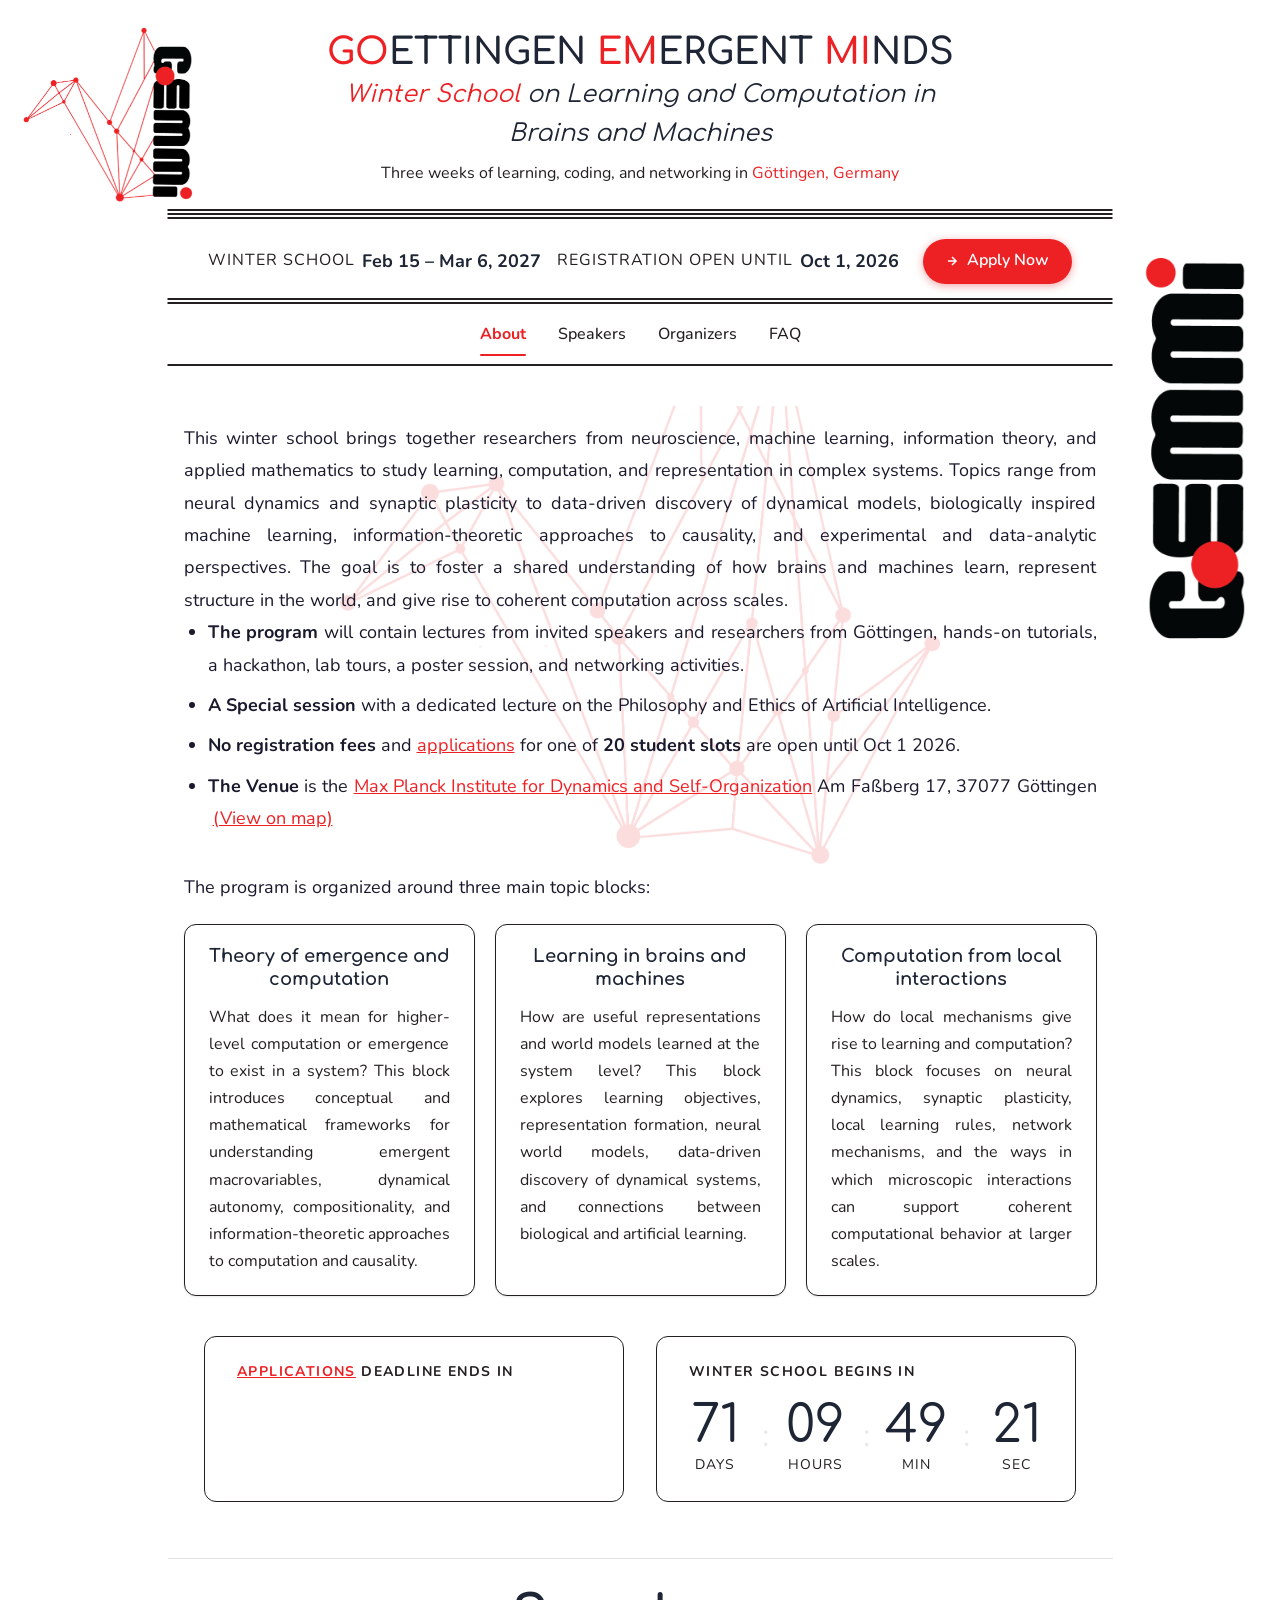
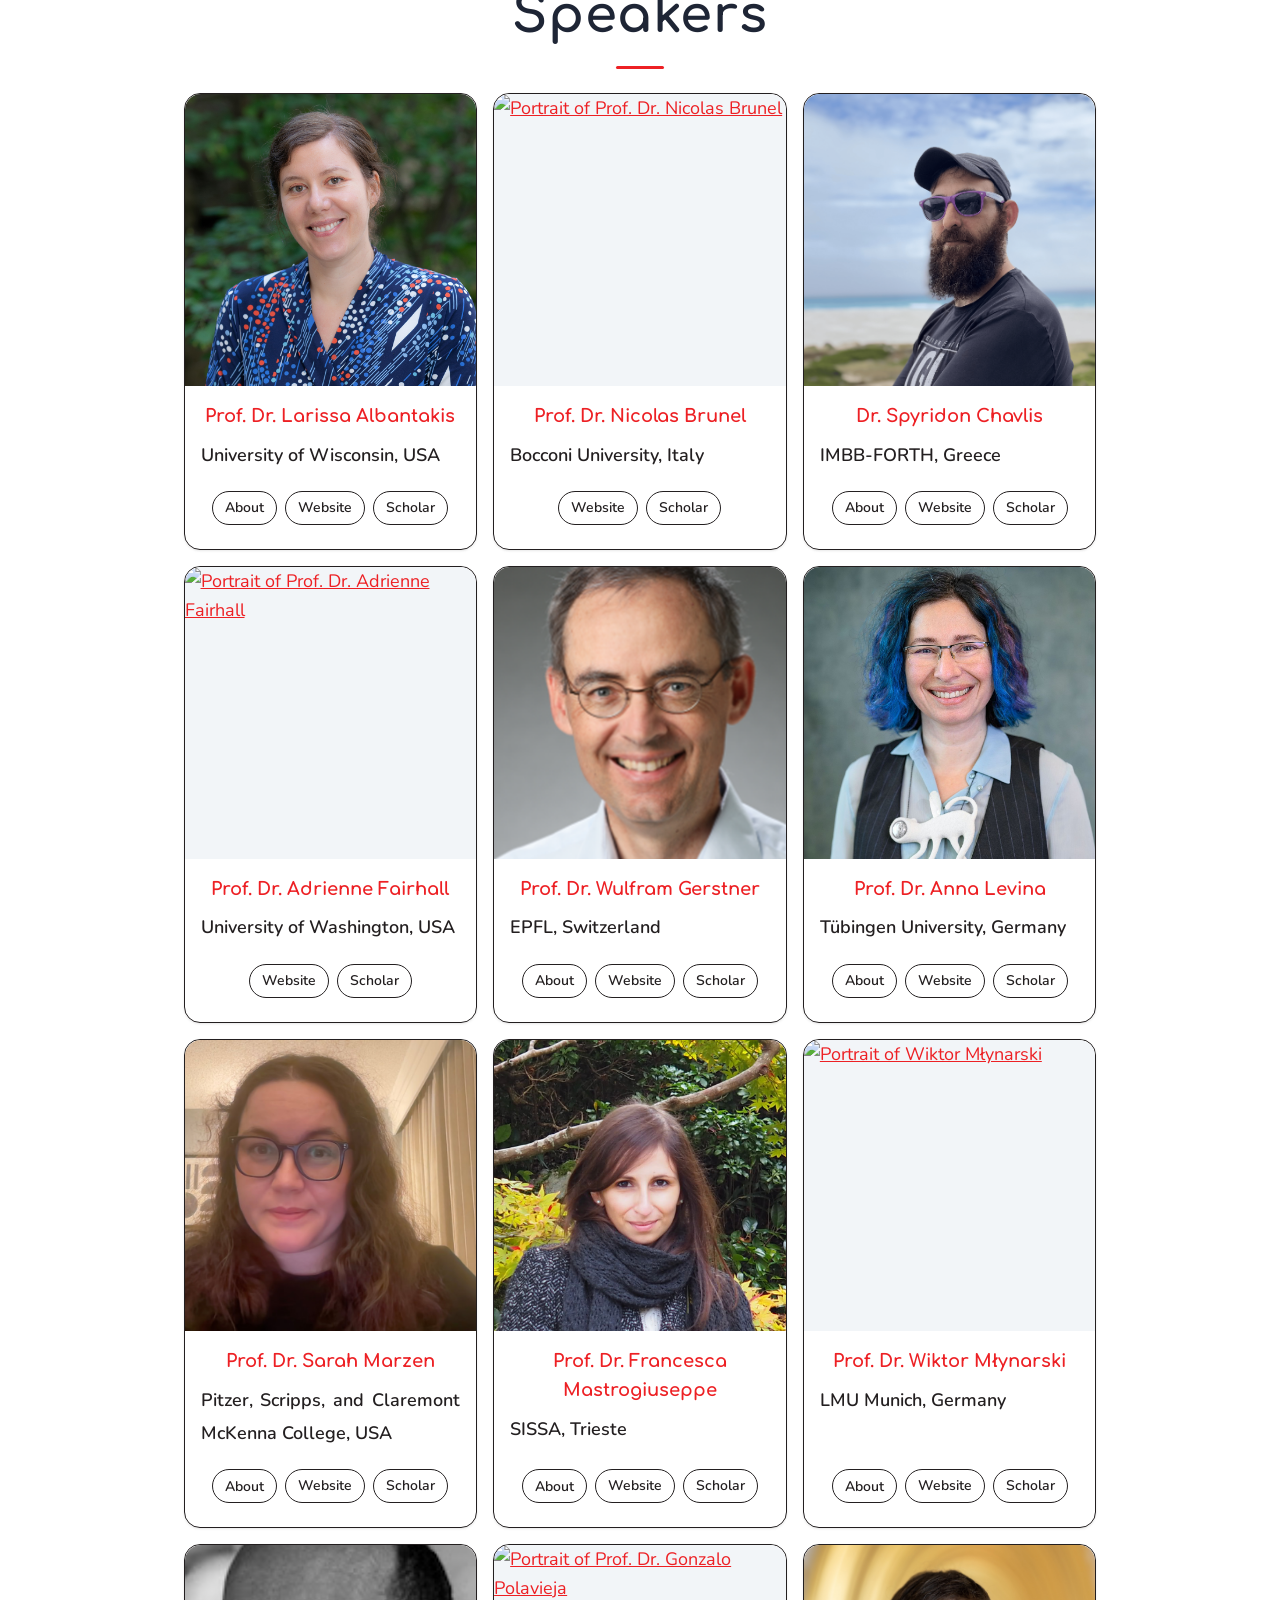
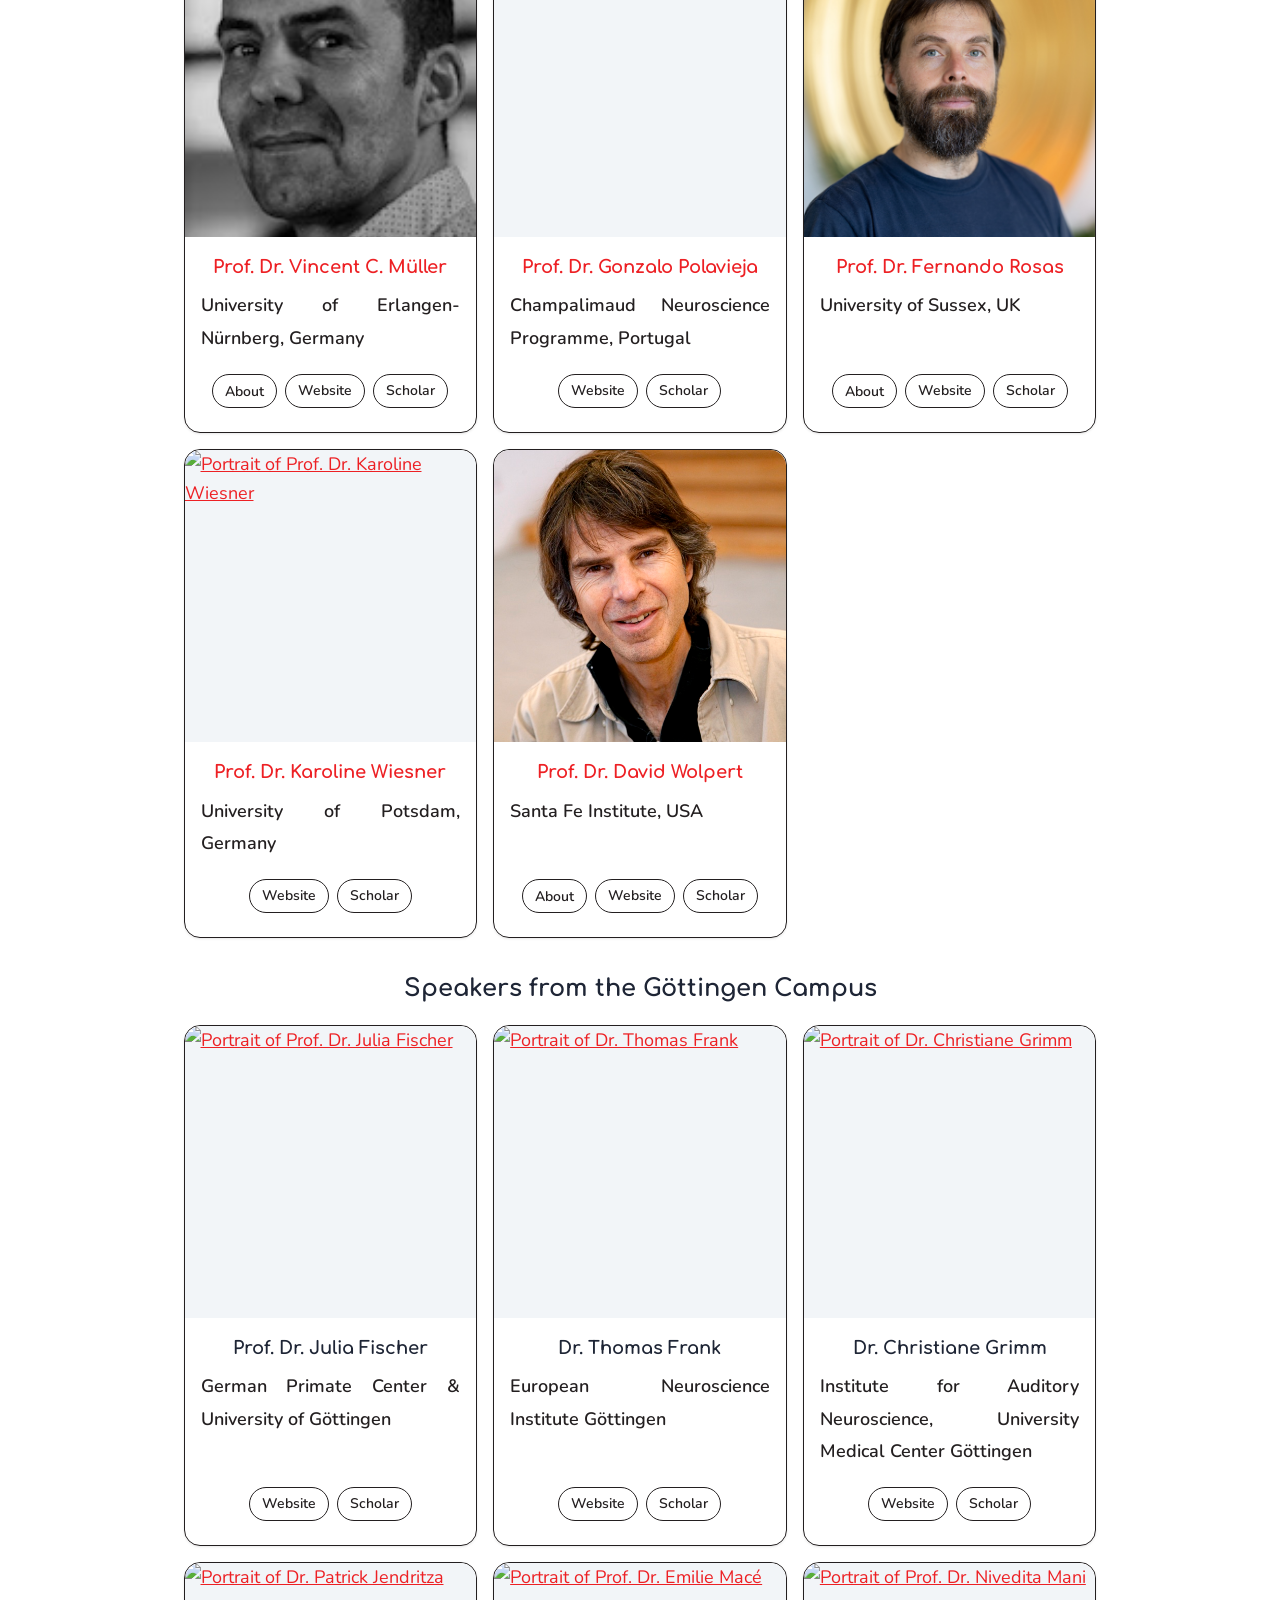
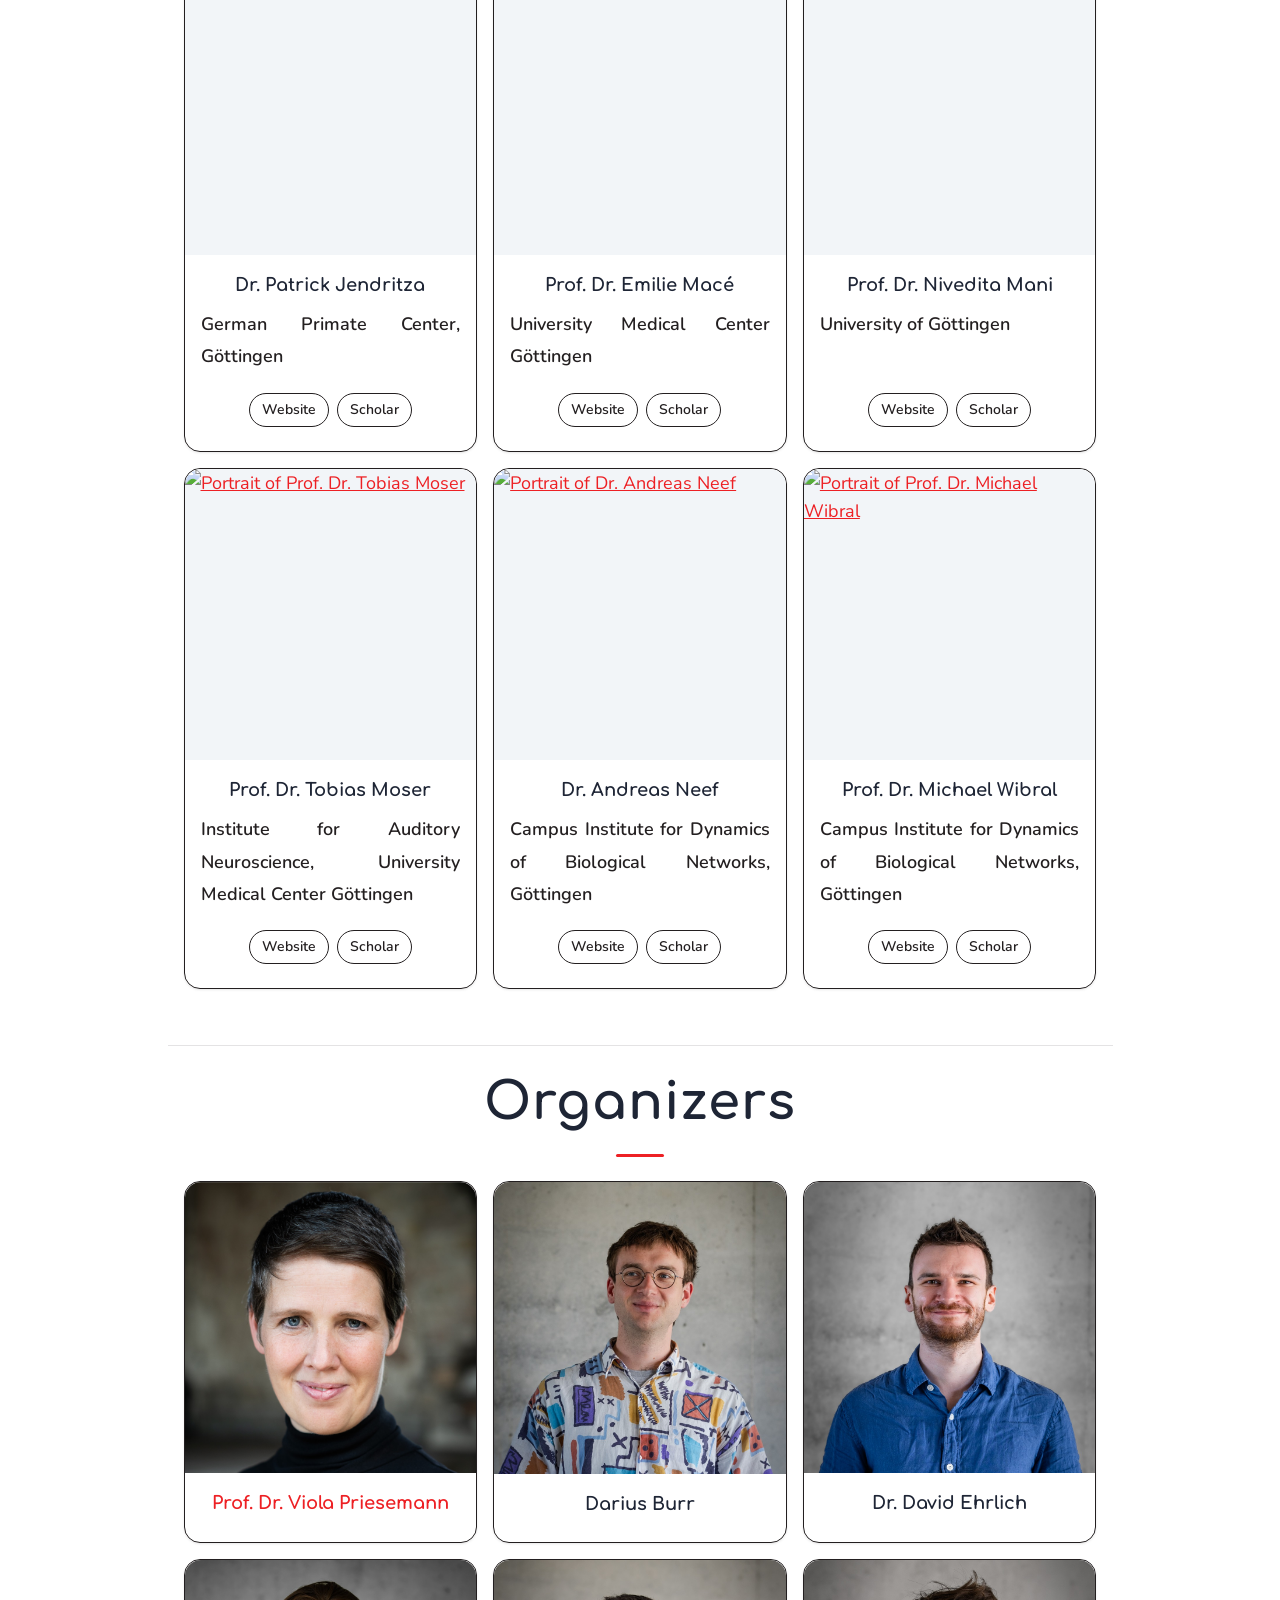
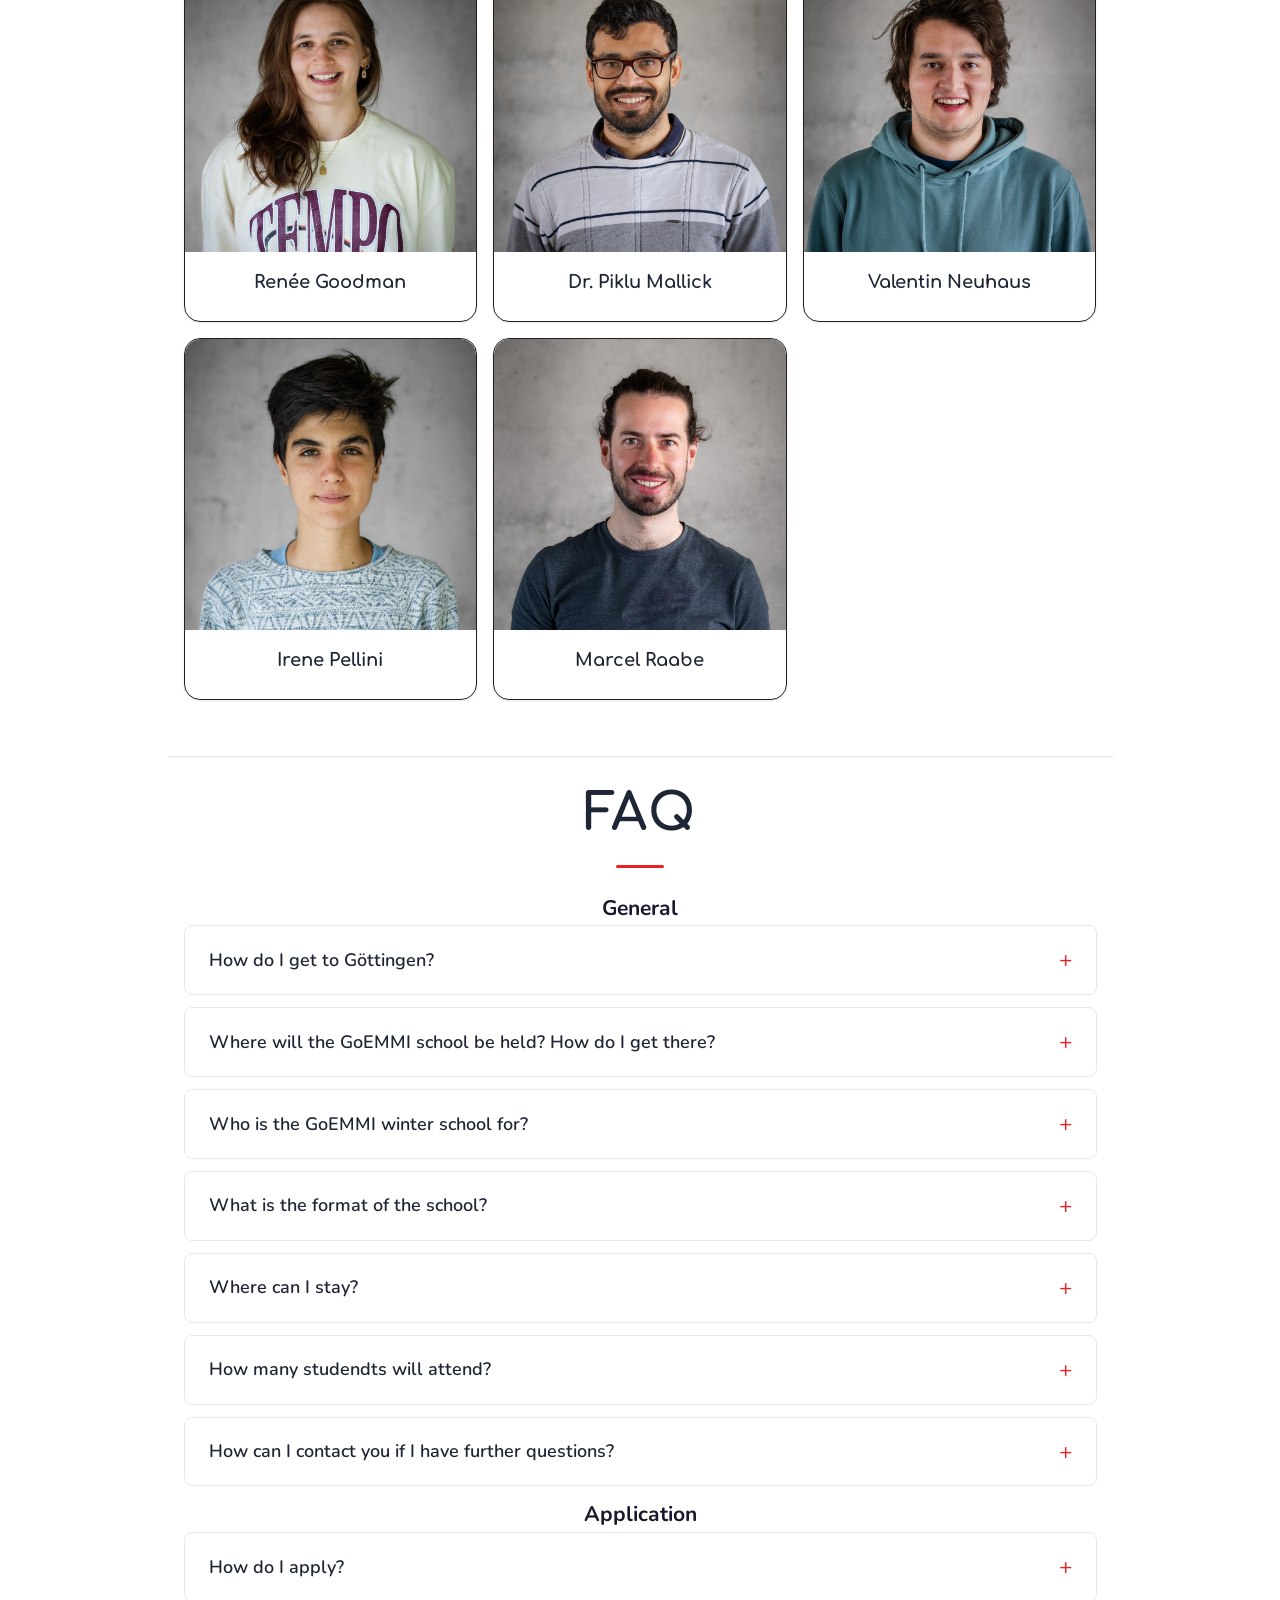
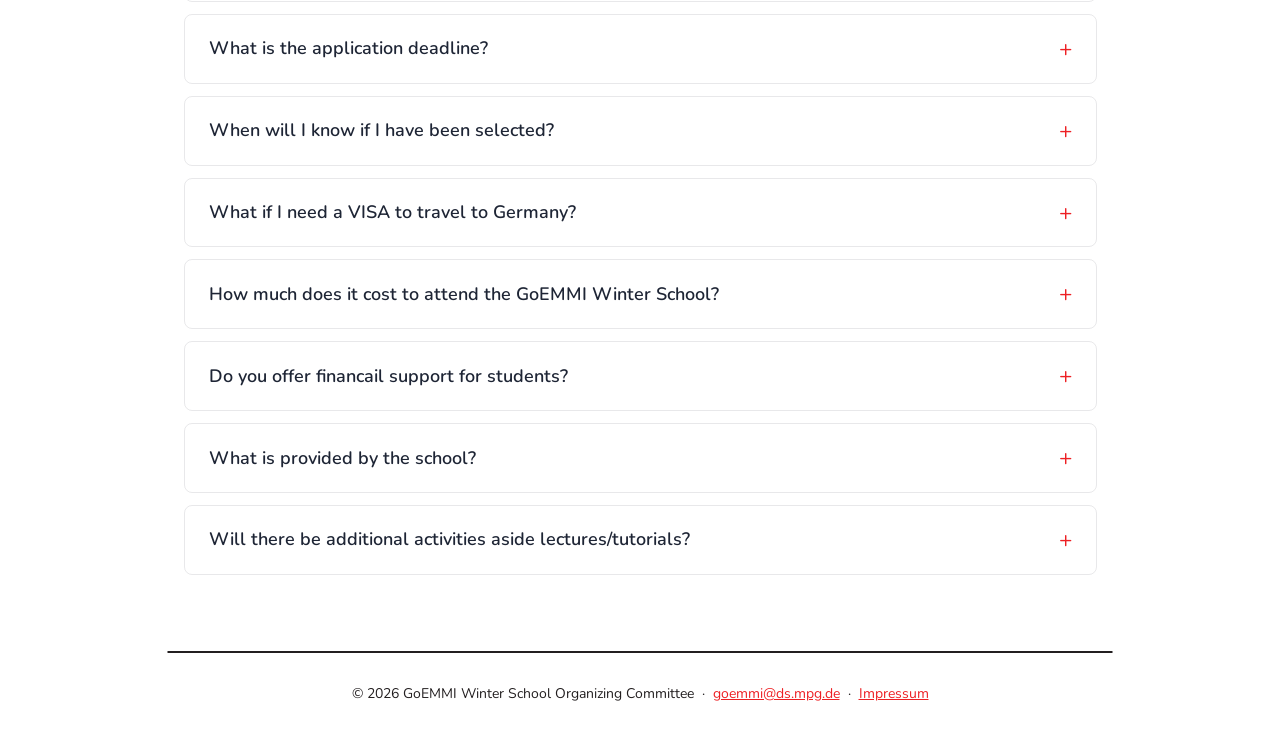
==== index.html @ e9bb4fea "include 20 slot information in faq and about page. Also ioncldude information for financial support" ====
<!DOCTYPE html>
<html lang="en">
<head>
  <meta charset="UTF-8">
  <meta name="viewport" content="width=device-width, initial-scale=1.0">
  <title>GoEMMI 2027 — Winter School</title>
  <link rel="preconnect" href="https://fonts.googleapis.com">
  <link rel="preconnect" href="https://fonts.gstatic.com" crossorigin>
  <link href="https://fonts.googleapis.com/css2?family=Comfortaa:wght@400;600;700&family=Nunito:wght@300..700&family=Inter:wght@300..700&display=swap" rel="stylesheet">
  <link rel="stylesheet" href="css/style.css">
</head>
<body>
  <a href="#main" class="skip-link">Skip to content</a>
  <header>
    <img src="resources/logos/Logo02_Blk.png" alt="GoEMMI" class="header-logo-left" loading="eager">
    <img src="resources/logos/Text_logo_Blk.png" alt="" class="header-logo-right" aria-hidden="true" loading="eager">
    <div class="header-text">
      <h1><span class="acronym">GO</span>ettingen <span class="acronym">EM</span>ergent <span class="acronym">Mi</span>nds</h1>
      <h2><span class="acronym">Winter School</span> on Learning and Computation in Brains and Machines</h2>
      <p>Three weeks of learning, coding, and networking in <span class="acronym">Göttingen, Germany</span></p>
    </div>
  </header>


  <!-- CALENDAR STRIP -->
  <section class="calendar-strip" aria-label="Important dates">
    <div class="calendar-strip-dates">
      <span class="calendar-date-item">
        <span class="calendar-date-label">Winter School</span>
        <span class="calendar-date-val">Feb 15 – Mar 6, 2027</span>
      </span>
      
      <span class="calendar-date-item">
        <span class="calendar-date-label">Registration open until</span>
        <span class="calendar-date-val">Oct 1, 2026</span>
      </span>
    </div>
    <a href="https://events.gwdg.de/event/1440/registrations/1227/" target="_blank" rel="noopener noreferrer" class="calendar-strip-apply-btn">
      <svg width="14" height="14" viewBox="0 0 24 24" fill="none" stroke="currentColor" stroke-width="2.5" aria-hidden="true"><path d="M5 12h14M12 5l7 7-7 7"/></svg>
      Apply Now
    </a>
  </section>


  

  <nav>
    <a href="#about">About</a>
    <a href="#speakers">Speakers</a>
    <a href="#organizers">Organizers</a>
    <a href="#faq">FAQ</a>
  </nav>

  <main id="main">

    <section id="about" class="page-section container">


    <p>This winter school brings together researchers from neuroscience, machine learning, information theory, and applied mathematics to study learning, computation, and representation in complex systems. Topics range from neural dynamics and synaptic plasticity to data-driven discovery of dynamical models, biologically inspired machine learning, information-theoretic approaches to causality, and experimental and data-analytic perspectives. The goal is to foster a shared understanding of how brains and machines learn, represent structure in the world, and give rise to coherent computation across scales.</p>

    <ul>
      <li><strong>The program </strong> will contain lectures from invited speakers and researchers from Göttingen, hands-on tutorials, a hackathon, lab tours, a poster session, and networking activities.</li>
      <li><strong>A Special session</strong> with a dedicated lecture on the Philosophy and Ethics of Artificial Intelligence.</li>
      <li><strong>No registration fees</strong> and <a href="https://events.gwdg.de/event/1440/registrations/1227/" target="_blank" rel="noopener noreferrer">applications</a> for one of <strong>20 student slots</strong> are open until Oct 1 2026.</li>
      <li><strong>The Venue</strong> is the <a href="https://www.ds.mpg.de/en" target="_blank" rel="noopener noreferrer">Max Planck Institute for Dynamics and Self-Organization</a> Am Faßberg 17, 37077 Göttingen &nbsp;<a href="https://maps.app.goo.gl/A9B45QBCSXXDCXxF8" target="_blank" rel="noopener noreferrer">(View on map)</a></li>
    </ul>

    <br>
    <p>The program is organized around three main topic blocks:</p>

    <div class="topic-grid">
      <div class="topic-card">
        <h3>Theory of emergence and computation</h3>
        <p>What does it mean for higher-level computation or emergence to exist in a system? This block introduces conceptual and mathematical frameworks for understanding emergent macrovariables, dynamical autonomy, compositionality, and information-theoretic approaches to computation and causality.</p>
      </div>
      <div class="topic-card">
        <h3>Learning in brains and machines</h3>
        <p>How are useful representations and world models learned at the system level? This block explores learning objectives, representation formation, neural world models, data-driven discovery of dynamical systems, and connections between biological and artificial learning.</p>
      </div>
      <div class="topic-card">
        <h3>Computation from local interactions</h3>
        <p>How do local mechanisms give rise to learning and computation? This block focuses on neural dynamics, synaptic plasticity, local learning rules, network mechanisms, and the ways in which microscopic interactions can support coherent computational behavior at larger scales.</p>
      </div>
    </div>

    <div class="countdown-grid" style="margin-top: var(--space-10);">
      <div class="countdown-box" id="countdown-apply">
        <div class="countdown-box-title"><a href="https://events.gwdg.de/event/1440/registrations/1227/" target="_blank" rel="noopener noreferrer">APPLICATIONS</a> DEADLINE ENDS IN</div>
        <div class="countdown-digits"></div>
      </div>
      <div class="countdown-box" id="countdown-event">
        <div class="countdown-box-title">WINTER SCHOOL BEGINS IN</div>
        <div class="countdown-digits"></div>
      </div>
    </div>

  
    </section>

    <section id="speakers" class="page-section container speakers-page">
      <h2 class="section-title">Speakers</h2>


    
        <section class="speakers-grid" aria-label="Conference speakers">
        
          <article class="speaker-card">
            <a href="https://www.psychiatry.wisc.edu/staff/albantakis-larissa/" target="_blank" rel="noopener noreferrer"><a href="https://www.psychiatry.wisc.edu/staff/albantakis-larissa/" target="_blank" rel="noopener noreferrer"><img
              src="resources/speakers/Albantakis_Larissa.jpg"
              alt="Portrait of Prof. Dr. Larissa Albantakis"
              class="speaker-photo"
            ></a></a>
        
            <div class="speaker-content">
              <h2>Prof. Dr. Larissa Albantakis</h2>
              <p class="speaker-role">University of Wisconsin, USA</p>

              <div class="speaker-bio-content" hidden>
                  <p>
                    Larissa Albantakis, PhD is a computational neuroscientist and Assistant Professor of Computational Psychiatry. Her research explores the relationship between causation, complexity, consciousness, and cognition, and their quantitative assessments in neural network models and neurophysiological data from healthy subjects and clinical patient populations. Dr. Albantakis’ research group is aimed at developing novel computational tools to analyze and model the origins, symptoms, and potential for interventions of mental disorders in a causal, mechanistic manner at the individual and group level.
                  </p>
                  <p>
                    Dr. Albantakis obtained her Diploma (MSc) in Physics from Ludwig-Maximilians University in Munich in 2007, and her PhD in Computational Neuroscience from Universitat Pompeu Fabra in Barcelona in 2011 under the supervision of Dr. Gustavo Deco. Her PhD research focussed on using large-scale, biophysically-realistic neural models and dynamical systems theory in the context of decision-making. Dr. Albantakis has been at the University of Wisconsin-Madison since 2012, where she worked together with Dr. Giulio Tononi on causal analysis and the integrated information theory (IIT) of consciousness before starting her own research group in 2022. 
                  </p>
                </div>
              
              <div class="speaker-links" aria-label="Links for Prof. Dr. Larissa Albantakis">
              <button class="speaker-about-btn">About</button>
                <a href="https://www.psychiatry.wisc.edu/staff/albantakis-larissa/" target="_blank" rel="noopener noreferrer">Website</a>
                <!--<a href="https://www.linkedin.com/in/janedoe/" target="_blank" rel="noopener noreferrer">LinkedIn</a>-->
                <a href="https://scholar.google.com/citations?user=BMW-qgsAAAAJ&hl" target="_blank" rel="noopener noreferrer">Scholar</a>
              </div>
            </div>
          </article>

          <article class="speaker-card">
            <a href="https://www.neuro.duke.edu/profile/nicolas-brunel" target="_blank" rel="noopener noreferrer"><img src="https://scholars.duke.edu/profile-images/full/0785756.jpg" alt="Portrait of Prof. Dr. Nicolas Brunel" class="speaker-photo"></a>
            <div class="speaker-content">
              <h2>Prof. Dr. Nicolas Brunel</h2>
              <p class="speaker-role">Bocconi University, Italy</p>
              <div class="speaker-bio-content" hidden>
                </div>
              <div class="speaker-links" aria-label="Links for Prof. Dr. Nicolas Brunel">
                <a href="https://www.neuro.duke.edu/profile/nicolas-brunel" target="_blank" rel="noopener noreferrer">Website</a>
                <a href="https://scholar.google.com/citations?user=9vumoioAAAAJ" target="_blank" rel="noopener noreferrer">Scholar</a>
              </div>
            </div>
          </article>

          <article class="speaker-card">
            <a href="https://dendrites.gr/?page_id=265" target="_blank" rel="noopener noreferrer"><a href="https://dendrites.gr/?page_id=265" target="_blank" rel="noopener noreferrer"><img
              src="resources/speakers/Spiros_Chavlis.jpg"
              alt="Portrait of Dr. Spyridon Chavlis"
              class="speaker-photo"
            ></a></a>
        
            <div class="speaker-content">
              <h2>Dr. Spyridon Chavlis</h2>
              <p class="speaker-role">IMBB-FORTH, Greece</p>

              <div class="speaker-bio-content" hidden>
                  <p>
                    Dr. Spyridon (Spiros) Chavlis earned his diploma in Mechanical Engineering from the National Technical University of Athens in 2011, his M.Sc. in Biomedical Engineering from Imperial College London in 2013, and his Ph.D. in Biology from the University of Crete in 2018. His doctoral research focused on developing a computational model of the hippocampal dentate gyrus to study the role of dendrites in pattern separation. Currently, he is a Postdoctoral Researcher at the Poirazi Lab, IMBB-FORTH, where he investigates the mechanisms of memory formation and learning using computational models of hippocampal subregions, integrating these with bio-inspired deep learning architectures. Additionally, he serves as a Systems Administrator in the lab, managing two high-performance computing clusters, several other servers, including GPU resources, and various online tools. In addition to his research, Spiros teaches in three postgraduate programs, covering topics such as programming, linear algebra, machine learning, dynamical systems, and computational neuroscience.
                  </p>
                </div>
              
              <div class="speaker-links" aria-label="Links for Dr. Spyridon Chavlis">
              <button class="speaker-about-btn">About</button>
                <a href="https://dendrites.gr/?page_id=265" target="_blank" rel="noopener noreferrer">Website</a>
                <!--<a href="https://www.linkedin.com/in/janedoe/" target="_blank" rel="noopener noreferrer">LinkedIn</a>-->
                <a href="https://scholar.google.com/citations?user=HNOIZrAAAAAJ&hl" target="_blank" rel="noopener noreferrer">Scholar</a>
              </div>
            </div>
          </article>

          <article class="speaker-card">
            <a href="https://fairhalllab.com/" target="_blank" rel="noopener noreferrer"><img src="https://nbio.uw.edu/wp-content/uploads/2025/04/Fairhall-Adrienne-high-res.jpg" alt="Portrait of Prof. Dr. Adrienne Fairhall" class="speaker-photo"></a>
            <div class="speaker-content">
              <h2>Prof. Dr. Adrienne Fairhall</h2>
              <p class="speaker-role">University of Washington, USA</p>
              <div class="speaker-bio-content" hidden>
                </div>
              <div class="speaker-links" aria-label="Links for Prof. Dr. Adrienne Fairhall">
                <a href="https://fairhalllab.com/" target="_blank" rel="noopener noreferrer">Website</a>
                <a href="https://scholar.google.com/citations?user=Qd2_0VkAAAAJ" target="_blank" rel="noopener noreferrer">Scholar</a>
              </div>
            </div>
          </article>

          <article class="speaker-card">
            <a href="https://lcnwww.epfl.ch/gerstner/" target="_blank" rel="noopener noreferrer"><a href="https://lcnwww.epfl.ch/gerstner/" target="_blank" rel="noopener noreferrer"><img src="resources/speakers/Wulfram_Gerstner.jpg" alt="Portrait of Prof. Dr. Wulfram Gerstner" class="speaker-photo"></a></a>
            <div class="speaker-content">
              <h2>Prof. Dr. Wulfram Gerstner</h2>
              <p class="speaker-role">EPFL, Switzerland</p>
              <div class="speaker-bio-content" hidden>
                  <p>Wulfram Gerstner is Director of the Laboratory of Computational Neuroscience LCN at the EPFL. He studied physics at the universities of Tubingen and Munich and received a PhD from the Technical University of Munich. His research in computational neuroscience concentrates on models of spiking neurons, the dynamics of spiking neural networks and spike-timing dependent plasticity. More recently, he got interested in generalizations of Hebbian learning in the form of multi-factor learning rules and in the role of surprise for learning. He currently has a joint appointment at the School of Life Sciences and the School of Computer and Communications Sciences at the EPFL. He teaches courses for Physicists, Computer Scientists, Mathematicians, and Life Scientists. He is the recipient of the Valentino Braitenberg Award for Computational Neuroscience 2018 and a member of the Academy of Sciences and Literature Mainz (Germany).</p>
                </div>
              <div class="speaker-links" aria-label="Links for Prof. Dr. Wulfram Gerstner">
              <button class="speaker-about-btn">About</button>
                <a href="https://lcnwww.epfl.ch/gerstner/" target="_blank" rel="noopener noreferrer">Website</a>
                <a href="https://scholar.google.de/citations?user=vSd2RnEAAAAJ&hl=en&oi=ao" target="_blank" rel="noopener noreferrer">Scholar</a>
              </div>
            </div>
          </article>

          <article class="speaker-card">
            <a href="https://uni-tuebingen.de/index.php?id=161236" target="_blank" rel="noopener noreferrer"><a href="https://uni-tuebingen.de/index.php?id=161236" target="_blank" rel="noopener noreferrer"><img src="resources/speakers/Anna_Levina.jpg" alt="Portrait of Prof. Dr. Anna Levina" class="speaker-photo"></a></a>
            <div class="speaker-content">
              <h2>Prof. Dr. Anna Levina</h2>
              <p class="speaker-role">Tübingen University, Germany</p>
              <div class="speaker-bio-content" hidden>
                  <p>Anna Levina received her PhD in Mathematics from the University of Göttingen, Germany, in 2008. After postdoctoral positions at the Max Planck Institute for Dynamics and Self-Organization, the Bernstein Center Göttingen, and ISTA Austria, she was awarded a Sofja Kovalevskaja Award in 2017 to establish her research group in Tübingen, where she became an associate professor in 2025. Her interests lie at the intersection of computational neuroscience, complex networks, and statistical physics. She develops mathematical and computational models of neural population activity, criticality, and self-organization, combining tools from mathematics, physics, and machine learning to study excitation/inhibition balance, neuronal cultures, intrinsic timescales in the brain, and the principles of synaptic plasticity.</p>
                </div>
              <div class="speaker-links" aria-label="Links for Prof. Dr. Anna Levina">
              <button class="speaker-about-btn">About</button>
                <a href="https://uni-tuebingen.de/index.php?id=161236" target="_blank" rel="noopener noreferrer">Website</a>
                <a href="https://scholar.google.com/citations?user=KJSnbQoAAAAJ&hl" target="_blank" rel="noopener noreferrer">Scholar</a>
              </div>
            </div>
          </article>

          <article class="speaker-card">
            <a href="https://www.sarahmarzen.com/" target="_blank" rel="noopener noreferrer"><a href="https://www.sarahmarzen.com/" target="_blank" rel="noopener noreferrer"><img
              src="resources/speakers/Sarah_Marzen.jpg"
              alt="Portrait of Prof. Dr. Sarah Marzen"
              class="speaker-photo"
            ></a></a>
        
            <div class="speaker-content">
              <h2>Prof. Dr. Sarah Marzen</h2>
              <p class="speaker-role">Pitzer, Scripps, and Claremont McKenna College, USA</p>

              <div class="speaker-bio-content" hidden>
                  <p>
                    Professor Sarah Marzen graduated from Caltech with a B.S. in Physics and from U.C. Berkeley with a Ph.D. in physics, and then moved onto a Physics of Living Systems Postdoctoral Fellowship at MIT and finally a now-tenured faculty job at the Claremont Colleges. Her research focuses on the science of prediction and on information-theoretic frameworks for understanding biology. She is a Scialog Research Fellow, a National Institute for Theory and Mathematics in Biology Affiliate Member, an Associate Editor for AI & Society, and the recipient of four consecutive faculty scholarship awards from Scripps College.
                  </p>
                </div>
              
              <div class="speaker-links" aria-label="Links for Prof. Dr. Sarah Marzen">
              <button class="speaker-about-btn">About</button>
                <a href="https://www.sarahmarzen.com/" target="_blank" rel="noopener noreferrer">Website</a>
                <!--<a href="https://www.linkedin.com/in/janedoe/" target="_blank" rel="noopener noreferrer">LinkedIn</a>-->
                <a href="https://scholar.google.com/citations?user=BeGerHkAAAAJ&hl" target="_blank" rel="noopener noreferrer">Scholar</a>
              </div>
            </div>
          </article>

          <article class="speaker-card">
            <a href="https://fmastrogiuseppe.github.io/" target="_blank" rel="noopener noreferrer"><a href="https://fmastrogiuseppe.github.io/" target="_blank" rel="noopener noreferrer"><img
              src="resources/speakers/Francesca_Mastrogiuseppe.jpg"
              alt="Portrait of Prof. Dr. Francesca Mastrogiuseppe"
              class="speaker-photo"
            ></a></a>
        
            <div class="speaker-content">
              <h2>Prof. Dr. Francesca Mastrogiuseppe</h2>
              <p class="speaker-role">SISSA, Trieste</p>

              <div class="speaker-bio-content" hidden>
                  <p>
                    Francesca Mastrogiuseppe is an Assistant Professor at SISSA, Trieste. Her research seeks to uncover how computations emerge from coordinated activity in distributed brain circuits. To do so, she combines mathematical models with statistical analyses, conducted in collaboration with experimental laboratories. Before moving to SISSA, Francesca held postdoctoral positions at the Champalimaud Foundation, Lisbon and the Gatsby Computational Neuroscience Unit, UCL. She obtained a PhD from École Normale Supérieure, Paris.
                  </p>
                </div>
            
              <div class="speaker-links" aria-label="Links forProf. Dr. Francesca Mastrogiuseppe">
              <button class="speaker-about-btn">About</button>
                <a href="https://fmastrogiuseppe.github.io/" target="_blank" rel="noopener noreferrer">Website</a>
                <!--<a href="https://www.linkedin.com/in/janedoe/" target="_blank" rel="noopener noreferrer">LinkedIn</a>-->
                <a href="https://scholar.google.com/citations?user=S5pLgmUAAAAJ&hl" target="_blank" rel="noopener noreferrer">Scholar</a>
              </div>
            </div>
          </article>

        <article class="speaker-card">
            <a href="https://compneurobio.org/" target="_blank" rel="noopener noreferrer"><img src="https://cms-cdn.lmu.de/media/newsroom-content-hub/dscf0917_2_1_format_l.jpg" alt="Portrait of Wiktor Młynarski" class="speaker-photo"></a>
            <div class="speaker-content">
              <h2>Prof. Dr. Wiktor Młynarski</h2>
              <p class="speaker-role">LMU Munich, Germany</p>
              <div class="speaker-bio-content" hidden>
                <p>
                  Wiktor Młynarski is a professor of computational neuroscience at the
                  Faculty of Biology at LMU Munich. His research interests are focused on
                  normative theories of biological function with a particular focus on
                  neuroscience of sensory systems. Together with his group they explore
                  how the brain infers properties of the environment, represents sensory
                  stimuli and adapts to the constantly changing circumtstances. In doing
                  so they rely on tools from information theory, statistics and computer
                  science. Theories at the center of their work are substrate-independent
                  and they seek connections with different domains of biology to identify
                  shared principles.

                </p>

              </div>
              <div class="speaker-links" aria-label="Links for Wiktor Młynarski">
              <button class="speaker-about-btn">About</button>
                <a href="https://compneurobio.org/" target="_blank" rel="noopener noreferrer">Website</a>
                <a href="https://scholar.google.com/citations?user=lX-tjVMAAAAJ&hl=pl" target="_blank" rel="noopener noreferrer">Scholar</a>
              </div>
            </div>
          </article>
        
          <article class="speaker-card">
            <a href="https://sophia.de/research.htm" target="_blank" rel="noopener noreferrer"><a href="https://sophia.de/research.htm" target="_blank" rel="noopener noreferrer"><img
              src="resources/speakers/Vincent_Müller.jpg"
              alt="Portrait of Prof. Dr. Vincent C. Müller"
              class="speaker-photo"
            ></a></a>
        
            <div class="speaker-content">
              <h2>Prof. Dr. Vincent C. Müller</h2>
              <p class="speaker-role">University of Erlangen-Nürnberg, Germany</p>

              <div class="speaker-bio-content" hidden>
                  <p>
                    Vincent C. Müller is AvH Professor for Philosophy and Ethics of AI and Director of the Centre for Philosophy and AI Research (PAIR) at the University of Erlangen-Nürnberg (6 post-docs, 6 pre-docs) - as well as Visiting Professor at TU Eindhoven, President of the European Society for Cognitive Systems, Chair of the Society for the Philosophy of Artificial Intelligence, and Chair of the euRobotics topics group on 'ethical, legal and socio-economic issues'. Previously, he was Professor at the Technical University of Eindhoven (2019-22) and at Anatolia College/ACT in Thessaloniki (1998-2019), Turing Fellow at the Alan Turing Institute in London (2018-22), University Academic Fellow at the University of Leeds (2016-22), James Martin Research Fellow at the University of Oxford (2011-15) and Stanley J. Seeger Fellow at Princeton University (2005-6). Müller studied philosophy with cognitive science, linguistics and history at the universities of Marburg, Hamburg, London and Oxford.
                  </p>
                  <p>
                    Müller works mainly on philosophical problems connected to artificial intelligence, both in ethics and in theoretical philosophy. He organises a conference series on the Philosophy of AI (PT-AI/PhAI), and co-edits the journal Philosophy of AI. Müller edits the "Oxford handbook of the philosophy of artificial intelligence" (OUP), wrote the Stanford Encyclopedia of Philosophy article on Ethics of AI and Robotics and has a book forthcoming with OUP on "Can Machines Think?", as well as a book with CUP on "Artificial Minds" (with G. Löhr). His publications are cited >1.5/day. Müller was one of the 32 experts on the Global Partnership on AI (GPAI) and he is a member of the OECD Network of Experts on AI. In 2022, he was awarded a personal science prize, "Alexander von Humboldt Professor", worth €3.5M, with a permanent professorship. Overall, he has generated ca. €12M individual research income for his institutions. Müller was awarded the 2025 Covey Award by IACAP for "a substantial record of innovative research in the field of computing and philosophy".
                  </p>
                </div>
            
              <div class="speaker-links" aria-label="Links forProf. Dr. Vincent C. Müller">
              <button class="speaker-about-btn">About</button>
                <a href="https://sophia.de/research.htm" target="_blank" rel="noopener noreferrer">Website</a>
                <!--<a href="https://www.linkedin.com/in/janedoe/" target="_blank" rel="noopener noreferrer">LinkedIn</a>-->
                <a href="https://scholar.google.co.uk/citations?user=Rjp2j6sAAAAJ&hl" target="_blank" rel="noopener noreferrer">Scholar</a>
              </div>
            </div>
          </article>
          
          <article class="speaker-card">
            <a href="https://polaviejalab.org/" target="_blank" rel="noopener noreferrer"><img src="https://fchampalimaud.org/sites/default/files/styles/thumbnail_person_390x390/public/team/gonzalo-de-polavieja-5f97fc7a43c36.jpg?" alt="Portrait of Prof. Dr. Gonzalo Polavieja" class="speaker-photo"></a>
            <div class="speaker-content">
              <h2>Prof. Dr. Gonzalo Polavieja</h2>
              <p class="speaker-role">Champalimaud Neuroscience Programme, Portugal</p>
              <div class="speaker-bio-content" hidden>
                </div>
              <div class="speaker-links" aria-label="Links for Prof. Dr. Gonzalo Polavieja">
                <a href="https://polaviejalab.org/" target="_blank" rel="noopener noreferrer">Website</a>
                <a href="https://scholar.google.com/citations?user=HukvKyYAAAAJ" target="_blank" rel="noopener noreferrer">Scholar</a>
              </div>
            </div>
          </article>
          

          <article class="speaker-card">
            <a href="https://profiles.sussex.ac.uk/p555273-fernando-rosas" target="_blank" rel="noopener noreferrer"><a href="https://profiles.sussex.ac.uk/p555273-fernando-rosas" target="_blank" rel="noopener noreferrer"><img src="resources/speakers/Fernando_Rosas.jpg" alt="Portrait of Prof. Dr. Fernando Rosas" class="speaker-photo"></a></a>
            <div class="speaker-content">
              <h2>Prof. Dr. Fernando Rosas</h2>
              <p class="speaker-role">University of Sussex, UK</p>
              <div class="speaker-bio-content" hidden>
                  <p>Fernando Rosas received the B.A. degree in music composition and philosophy (Minor), the B.Sc degree in mathematics, and the M.S. and Ph.D. degree in engineering sciences from the Pontificia Universidad Católica de Chile. After that, he was as postdoctoral researcher at KU Leuven, National Taiwan University, and Imperial College London. He currently works as Assistant Professor at the University of Sussex and Research Fellow at Imperial College London and the University of Oxford.</p>
                </div>
              <div class="speaker-links" aria-label="Links for Prof. Dr. Fernando Rosas">
              <button class="speaker-about-btn">About</button>
                <a href="https://profiles.sussex.ac.uk/p555273-fernando-rosas" target="_blank" rel="noopener noreferrer">Website</a>
                <a href="https://scholar.google.com/citations?user=OZNAs2wAAAAJ&hl=en&oi=ao" target="_blank" rel="noopener noreferrer">Scholar</a>
              </div>
            </div>
          </article>


          <article class="speaker-card">
            <a href="https://www.karowiesner.org/" target="_blank" rel="noopener noreferrer"><img src="https://www.scienceofintelligence.de/wp-content/uploads/2021/12/karoline_wiesner.jpg" alt="Portrait of Prof. Dr. Karoline Wiesner" class="speaker-photo"></a>
            <div class="speaker-content">
              <h2>Prof. Dr. Karoline Wiesner</h2>
              <p class="speaker-role">University of Potsdam, Germany</p>
              <div class="speaker-bio-content" hidden>
                </div>
              <div class="speaker-links" aria-label="Links for Prof. Dr. Karoline Wiesner">
                <a href="https://www.karowiesner.org/" target="_blank" rel="noopener noreferrer">Website</a>
                <a href="https://scholar.google.com/citations?user=TUL8h7QAAAAJ" target="_blank" rel="noopener noreferrer">Scholar</a>
              </div>
            </div>
          </article>

          <article class="speaker-card">
            <a href="https://www.santafe.edu/people/profile/david-wolpert" target="_blank" rel="noopener noreferrer"><a href="https://www.santafe.edu/people/profile/david-wolpert" target="_blank" rel="noopener noreferrer"><img src="resources/speakers/David_Wolpert.jpg" alt="Portrait of Prof. Dr. David Wolpert" class="speaker-photo"></a></a>
            <div class="speaker-content">
              <h2>Prof. Dr. David Wolpert</h2>
              <p class="speaker-role">Santa Fe Institute, USA</p>
              <div class="speaker-bio-content" hidden>
                  <p>David Wolpert is a professor at the Santa Fe Institute, external
                    professor at the Complexity Science Hub in Vienna, adjunct professor
                    at ASU, and research associate at the ICTP in Trieste. He is the
                    author of three books (and co-editor of several more), over 250
                    papers, has three patents, is an associate editor at over half a dozen
                    journals, has received numerous awards, and is a fellow of the IEEE.
                  </p>
                  <p>He has 45,000 citations, with most of his papers in
                    thermodynamics of computation, foundations of physics, dynamics of
                    social organizations, machine learning, game theory, and distributed
                    optimization / control.  In particular his machine learning technique
                    of stacking was instrumental in both winning entries for the Netflix
                    competiton, and his papers on the no free lunch theorems have over
                    10,000 citations. (Details at http://davidwolpert.weebly.com).
                  </p>
                    <p>
                      Most of his current research involves three topics:
                    </p>
                    <ol>
                      <li>Combining recent revolutionary breakthroughs in non-equilibrium
                        statistical  physics with computer science theory to lay the
                        foundations of a modern theory of the thermodynamics of   
                        computation.</li>
                      <li>Using modern machine learning tools to investigate social systems,
                        ranging from models of social organization (command and
                        communication networks within social groups), to estimating
                        Langevin dynamics of states evolving in time from time-series
                        data, to investigating systems of AIs interacting via smart
                        contracts, to applying computer science theory to model
                        the dynamics of social organizations.</li>
                      <li>Using computer science theory and model theory to investigate
                        evolutionary biology, and to investigate the foundations of physics,
                        e.g., to investigate the simulation hypothesis.</li>
                    </ol>
                  <p>Before his current position he was the Ulam scholar at the Center for
                    Nonlinear Studies, and before that he was at NASA Ames Research Center
                    and a consulting professor at Stanford University, where he formed the
                    Collective Intelligence group. He has worked at IBM and a data mining
                    startup, and is external faculty at numerous international
                    institutions.
                  </p>
                  <p>His degrees in Physics are from Princeton and from the University of
                    California. 
                  </p>
                </div>
              <div class="speaker-links" aria-label="Links for Prof. Dr. David Wolpert">
              <button class="speaker-about-btn">About</button>
                <a href="https://www.santafe.edu/people/profile/david-wolpert" target="_blank" rel="noopener noreferrer">Website</a>
                <a href="https://scholar.google.com/citations?user=PRjgI8kAAAAJ&hl=en&oi=ao" target="_blank" rel="noopener noreferrer">Scholar</a>
              </div>
            </div>
          </article>

        </section>

        <h2 class="speakers-section-title">Speakers from the Göttingen Campus</h2>

        <section class="speakers-grid" aria-label="Speakers from the Göttingen Campus">

          <article class="speaker-card">
            <a href="https://www.uni-goettingen.de/en/619998.html" target="_blank" rel="noopener noreferrer"><img src="https://www.uni-goettingen.de/storage/pictures/241f0676838ecef5f47815a3effda048.jpg" alt="Portrait of Prof. Dr. Julia Fischer" class="speaker-photo"></a>
            <div class="speaker-content">
              <h2>Prof. Dr. Julia Fischer</h2>
              <p class="speaker-role">German Primate Center &amp; University of Göttingen</p>
              <div class="speaker-links" aria-label="Links for Prof. Dr. Julia Fischer">
                <a href="https://www.uni-goettingen.de/en/619998.html" target="_blank" rel="noopener noreferrer">Website</a>
                <a href="https://scholar.google.de/citations?user=nLtmSZ4AAAAJ" target="_blank" rel="noopener noreferrer">Scholar</a>
              </div>
            </div>
          </article>

          <article class="speaker-card">
            <a href="https://eni-g.de/groups/olfactory-memory-and-behavior-zebrafish-neurobiology" target="_blank" rel="noopener noreferrer"><img src="https://eni-g.de/media/pages/members/thomas-frank/200576533a-1782993291/thomas_frank-402x536-crop-q60.webp" alt="Portrait of Dr. Thomas Frank" class="speaker-photo"></a>
            <div class="speaker-content">
              <h2>Dr. Thomas Frank</h2>
              <p class="speaker-role">European Neuroscience Institute Göttingen</p>
              <div class="speaker-links" aria-label="Links for Dr. Thomas Frank">
                <a href="https://eni-g.de/groups/olfactory-memory-and-behavior-zebrafish-neurobiology" target="_blank" rel="noopener noreferrer">Website</a>
                <a href="https://scholar.google.com/citations?user=96dQDwIAAAAJ" target="_blank" rel="noopener noreferrer">Scholar</a>
              </div>
            </div>
          </article>

          <article class="speaker-card">
            <a href="https://mbexc.de/research/new-mbexc-groups/" target="_blank" rel="noopener noreferrer"><img src="https://www.auditory-neuroscience.uni-goettingen.de/img/group_CGrimm.jpg" alt="Portrait of Dr. Christiane Grimm" class="speaker-photo"></a>
            <div class="speaker-content">
              <h2>Dr. Christiane Grimm</h2>
              <p class="speaker-role">Institute for Auditory Neuroscience, University Medical Center Göttingen</p>
              <div class="speaker-links" aria-label="Links for Dr. Christiane Grimm">
                <a href="https://www.auditory-neuroscience.uni-goettingen.de/group_Grimm.html" target="_blank" rel="noopener noreferrer">Website</a>
                <a href="https://scholar.google.com/citations?user=RwlF69MAAAAJ" target="_blank" rel="noopener noreferrer">Scholar</a>
              </div>
            </div>
          </article>

          <article class="speaker-card">
            <a href="https://patrickjendritza.com/" target="_blank" rel="noopener noreferrer"><img src="https://www.umg.eu/fileadmin/_processed_/d/9/csm_Dr_Patrick_Jendritza_Foto_dpz_karin_tilch_web_0f822e3b42.jpg" alt="Portrait of Dr. Patrick Jendritza" class="speaker-photo"></a>
            <div class="speaker-content">
              <h2>Dr. Patrick Jendritza</h2>
              <p class="speaker-role">German Primate Center, Göttingen</p>
              <div class="speaker-links" aria-label="Links for Dr. Patrick Jendritza">
                <a href="https://patrickjendritza.com/" target="_blank" rel="noopener noreferrer">Website</a>
                <a href="https://scholar.google.com/citations?user=TQZ0CTwAAAAJ" target="_blank" rel="noopener noreferrer">Scholar</a>
              </div>
            </div>
          </article>

          <article class="speaker-card">
            <a href="https://brainwidenetworks.uni-goettingen.de/" target="_blank" rel="noopener noreferrer"><img src="https://brainwidenetworks.uni-goettingen.de/wp-content/uploads/2024/09/621bbb73-1024x740.jpg" alt="Portrait of Prof. Dr. Emilie Macé" class="speaker-photo"></a>
            <div class="speaker-content">
              <h2>Prof. Dr. Emilie Macé</h2>
              <p class="speaker-role">University Medical Center Göttingen</p>
              <div class="speaker-links" aria-label="Links for Prof. Dr. Emilie Macé">
                <a href="https://brainwidenetworks.uni-goettingen.de/" target="_blank" rel="noopener noreferrer">Website</a>
                <a href="https://scholar.google.com/citations?user=5g_QhD4AAAAJ" target="_blank" rel="noopener noreferrer">Scholar</a>
              </div>
            </div>
          </article>

          <article class="speaker-card">
            <a href="https://www.psych.uni-goettingen.de/en/lang/team/mani-nivedita" target="_blank" rel="noopener noreferrer"><img src="https://www.psych.uni-goettingen.de/en/lang/team/nivi2019-2.jpg/@@images/7e825048-681d-44cb-9ae5-d257d3845098.jpeg" alt="Portrait of Prof. Dr. Nivedita Mani" class="speaker-photo"></a>
            <div class="speaker-content">
              <h2>Prof. Dr. Nivedita Mani</h2>
              <p class="speaker-role">University of Göttingen</p>
              <div class="speaker-links" aria-label="Links for Prof. Dr. Nivedita Mani">
                <a href="https://www.psych.uni-goettingen.de/en/lang/team/nivi-mani" target="_blank" rel="noopener noreferrer">Website</a>
                <a href="https://scholar.google.com/citations?user=TWJSScEAAAAJ" target="_blank" rel="noopener noreferrer">Scholar</a>
              </div>
            </div>
          </article>

          <article class="speaker-card">
            <a href="http://www.auditory-neuroscience.uni-goettingen.de/" target="_blank" rel="noopener noreferrer"><img src="https://www.auditory-neuroscience.uni-goettingen.de/img/group_TMoser.png" alt="Portrait of Prof. Dr. Tobias Moser" class="speaker-photo"></a>
            <div class="speaker-content">
              <h2>Prof. Dr. Tobias Moser</h2>
              <p class="speaker-role">Institute for Auditory Neuroscience, University Medical Center Göttingen</p>
              <div class="speaker-links" aria-label="Links for Prof. Dr. Tobias Moser">
                <a href="https://www.auditory-neuroscience.uni-goettingen.de/group_Moser.html" target="_blank" rel="noopener noreferrer">Website</a>
                <a href="https://scholar.google.de/citations?user=6ZIfhSEAAAAJ" target="_blank" rel="noopener noreferrer">Scholar</a>
              </div>
            </div>
          </article>

          <article class="speaker-card">
            <a href="https://www.uni-goettingen.de/en/122495.html" target="_blank" rel="noopener noreferrer"><img src="https://www.uni-goettingen.de/storage/pictures/f099f5f1c9e7eb1e19b3534a1b6aebab.jpg" alt="Portrait of Dr. Andreas Neef" class="speaker-photo"></a>
            <div class="speaker-content">
              <h2>Dr. Andreas Neef</h2>
              <p class="speaker-role">Campus Institute for Dynamics of Biological Networks, Göttingen</p>
              <div class="speaker-links" aria-label="Links for Dr. Andreas Neef">
                <a href="https://www.uni-goettingen.de/en/122495.html" target="_blank" rel="noopener noreferrer">Website</a>
                <a href="https://scholar.google.de/citations?user=gDVsH1YAAAAJ" target="_blank" rel="noopener noreferrer">Scholar</a>
              </div>
            </div>
          </article>

          <article class="speaker-card">
            <a href="https://www.uni-goettingen.de/en/603144.html" target="_blank" rel="noopener noreferrer"><img src="https://www.uni-goettingen.de/storage/pictures/65d15a0e20bcdbe7675250db7eeaf67d.jpg" alt="Portrait of Prof. Dr. Michael Wibral" class="speaker-photo"></a>
            <div class="speaker-content">
              <h2>Prof. Dr. Michael Wibral</h2>
              <p class="speaker-role">Campus Institute for Dynamics of Biological Networks, Göttingen</p>
              <div class="speaker-links" aria-label="Links for Prof. Dr. Michael Wibral">
                <a href="https://www.uni-goettingen.de/en/603144.html" target="_blank" rel="noopener noreferrer">Website</a>
                <a href="https://scholar.google.com/citations?user=XjZ0RzMAAAAJ" target="_blank" rel="noopener noreferrer">Scholar</a>
              </div>
            </div>
          </article>

        </section>
    
    </section>

    <section id="organizers" class="page-section container speakers-page">
      <h2 class="section-title">Organizers</h2>


    
        <section class="speakers-grid" aria-label="Conference organizers">
        
          <article class="speaker-card">
            <a href="https://priesemann-group.github.io/" target="_blank" rel="noopener noreferrer"><img src="resources/organizers/GoEmmi-Viola_2.jpeg" alt="Portrait of Viola" class="speaker-photo"></a>
            <div class="speaker-content">
              <h2><a href="https://priesemann-group.github.io/" target="_blank" rel="noopener noreferrer" style="color:var(--green);text-decoration:none;">Prof. Dr. Viola Priesemann</a></h2>
            </div>
          </article>

          <article class="speaker-card">
            <img src="resources/organizers/GoEMMI-Darius_2.jpg" alt="Portrait of Darius" class="speaker-photo">
            <div class="speaker-content">
              <h2>Darius Burr</h2>
            </div>
          </article>

          <article class="speaker-card">
            <img src="resources/organizers/GoEMMI-David_2.jpg" alt="Portrait of David" class="speaker-photo">
            <div class="speaker-content">
              <h2>Dr. David Ehrlich</h2>
            </div>
          </article>

          <article class="speaker-card">
            <img src="resources/organizers/GoEMMI-Renee_2.jpg" alt="Portrait of Renee" class="speaker-photo">
            <div class="speaker-content">
              <h2>Renée Goodman</h2>
            </div>
          </article>

          <article class="speaker-card">
            <img src="resources/organizers/GoEMMI-Piklu_2.jpg" alt="Portrait of Piklu" class="speaker-photo">
            <div class="speaker-content">
              <h2>Dr. Piklu Mallick</h2>
            </div>
          </article>

          <article class="speaker-card">
            <img src="resources/organizers/GoEMMI-Valentin_2.jpg" alt="Portrait of Valentin" class="speaker-photo">
            <div class="speaker-content">
              <h2>Valentin Neuhaus</h2>
            </div>
          </article>

          <article class="speaker-card">
            <img src="resources/organizers/GoEMMI-Irene_2.jpg" alt="Portrait of Irene" class="speaker-photo">
            <div class="speaker-content">
              <h2>Irene Pellini</h2>
            </div>
          </article>
          
          <article class="speaker-card">
            <img src="resources/organizers/GoEMMI-Marcel_2.jpg" alt="Portrait of Marcel" class="speaker-photo">
            <div class="speaker-content">
              <h2>Marcel Raabe</h2>
            </div>
          </article>

        </section>
    
    </section>

    <section id="faq" class="page-section container">
      <h2 class="section-title">FAQ</h2>


        
        <section class="faq-section">
            <h3>General</h3>
            <details>
                <summary>How do I get to Göttingen?</summary>
                <div class="faq-content">
                    <p>Göttingen is located in central Germany in the state of Lower Saxony (<em>Niedersachsen</em>), and as such is very well connected by the Deutsche Bahn high-speed rail system. Those arriving by rail should book tickets for the <strong>Göttingen Central Station (Göttingen Bahnhof)</strong>.</p>
                    <p>For those arriving by plane, the most convenient airport is Frankfurt International Airport (FRA) located in Frankfurt am Main. From the airport, Göttingen can be reached in ~2h via high-speed rail. The most convenient train ticket to Göttingen for those arriving by air can be booked from <em>Frankfurt Flughafen Fernbahnhof</em> which departs from inside Terminal 1 of the airport and has a direct connection to Göttingen.</p>
                    <p><a href="https://www.ds.mpg.de/2340/contact" target="_blank">Click here for more information</a>.</p>
                </div>
            </details>

            <details>
                <summary>Where will the GoEMMI school be held? How do I get there?</summary>
                <div class="faq-content">
                    <p>The GoEMMI school is hosted by the <a href="https://www.ds.mpg.de/" target="_blank">Max Planck Institute for Dynamics and Self-Organization</a>, located at Am Faßberg on the edge of the city. The campus can be reached via a 25 minute bus ride on the 21, and 23 bus lines from the central station, and the 22 bus line from the city center.</p>
                    <p><a href="https://www.ds.mpg.de/2340/contact" target="_blank">Click here for more information</a>.</p>
                </div>
            </details>

            <details>
                <summary>Who is the GoEMMI winter school for?</summary>
                <div class="faq-content">
                    <p>The GoEMMI Winter School is primarily aimed at late-stage Master’s students, PhD candidates, postdoctoral researchers, group leaders and professors working in areas such as computational neuroscience, statistical physics, complex dynamics, information theory, and biological or machine learning who are interested in deepening their understanding of both the theoretical and practical aspects of cognitive science.</p>
                    <p>This said, we warmly welcome applications from anyone with an interest in the topic: please do not hesitate to apply, even if your background does not fully align with those listed above. We particularly encourage applications from individuals from underrepresented backgrounds in academia.</p>
                </div>
            </details>

            <details>
                <summary>What is the format of the school?</summary>
                <div class="faq-content">
                    <p>The school is intended to provide a mixture of theoretical and hands on experience. Students will attend a mixture of lectures, which explore relevant background information and theory in a topic, and tutorials, where students will have the opportunity to engage practically with the material and discuss topics in depth with lecturers. Students will also complete an independed project with final results presented on the last day of the school.</p>
                </div>
            </details>

            <details>
                <summary>Where can I stay?</summary>
                <div class="faq-content">
                    <p>There are many accomodation options available in Göttingen. However, we encourage students to stay at the <a href="https://www.ds.mpg.de/scientificmeetingcenter/" target="_blank">Max Planck Institute Guest house</a>, offering double rooms or a shared apartments. The Guest House is located in the southern part of the city, is connected to the train station by bus lines 61 and 21, and to the winter school venue by bus lines 21 and 22. The cost for the entire duration of the Winter School is €360.</p>
                </div>
            </details>
            
            <details>
                <summary>How many studendts will attend?</summary>
                <div class="faq-content">
                    <p>We will accept approximately 20 students.</p>
                </div>
            </details>

            <details>
                <summary>How can I contact you if I have further questions?</summary>
                <div class="faq-content">
                    <p>If you cannot find the answer to your questions in the FAQs, you may contact the organizing team at <a href="mailto:goemmi@ds.mpg.de">goemmi@ds.mpg.de</a> &nbsp;·&nbsp; <a href="impressum.html">Impressum</a>. Please note that we are a small team -- your patience is appreciated while we work to get back to you.</p>
                </div>
            </details>
        </section>

        <section class="faq-section">
            <h3>Application</h3>
            <details>
                <summary>How do I apply?</summary>
                <div class="faq-content">
                    <p><a href="https://events.gwdg.de/event/1440/registrations/1227/" target="_blank" rel="noopener noreferrer">Applications</a> are now open! Please have your up-to-date CV ready. You will be asked to indicate your level of confidence with programming languages and to briefly summarize your research projects related to the topic of the school. Youre carreer level will be taken into account to normalize obvious discrepancies in research experience. No reference letters are required.</p>
                </div>
            </details>
            
            <details>
                <summary>What is the application deadline?</summary>
                <div class="faq-content">
                    <p>Applications will close on October 1st 2026.</p>
                </div>
            </details>

            <details>
                <summary>When will I know if I have been selected?</summary>
                <div class="faq-content">
                    <p>The list of selected students is expected to be announced at the beginning of October, providing ample time for VISA procedure, travel arrangements and planning.</p>
                </div>
            </details>

            <details>
                <summary>What if I need a VISA to travel to Germany?</summary>
                <div class="faq-content">
                    <p>You will be able to specify your VISA requirements in the application form. We’ll gladly help you as much as possible.</p>
                </div>
            </details>
            
            <details>
                <summary>How much does it cost to attend the GoEMMI Winter School?</summary>
                <div class="faq-content">
                    <p>There is no registration fee for the GoEMMI Winter School. However, participants are responsible for their own travel and accommodation expenses.</p>
                    <p>We believe that financial constraints should not prevent anyone from attending. Therefore, we will do our best to support selected participants with travel and accommodation costs when no alternative funding is available. If funding is a concern, please indicate this in your application.</p>
                    <p>Accommodation at the Max Planck Guest House costs approximately €360 for a stay of three weeks.</p>
                </div>
            </details>
            
            <details>
                <summary>Do you offer financail support for students?</summary>
                <div class="faq-content">
                    <p>We understand that traveling from abroad to attend the scholl can present a significant financial challenge to young researchers. We are able to provide financial support to a small numver of participants facing exceptional circumstances. Please indicate in your application if you require such support.</p>
                </div>
            </details>

            <details>
                <summary>What is provided by the school?</summary>
                <div class="faq-content">
                    <p>Coffee breaks and one conference dinner are included in the program. Lunches and most dinners are not covered and must generally be paid for by the participants.</p>
                    <p>The university canteen is conveniently located near the lecture hall and offers affordable lunch options (approximately €4 per meal). In addition, the Guest House is fully equipped with kitchens and refrigerators, allowing participants to easily prepare their own meals if they wish.</p>
                </div>
            </details>

            <details>
                <summary>Will there be additional activities aside lectures/tutorials?</summary>
                <div class="faq-content">
                    <p>The participants will be offered the opportunity to present their projects during a poster session. Additionally, there will be presentations from research groups based in Goettingen related to the topics of the winter school. Aside from the institutional program, there will be team building events and tours of the city.</p>
                    <p>The third week of the school will feature lectures from Goettingen faculty, several laboratory tours, networking events and time to complete the projects started during the previous weeks.</p>
                </div>
            </details>
            
        </section>
    
    </section>
  </main>

  <footer class="footer">
    © 2026 GoEMMI Winter School Organizing Committee &nbsp;·&nbsp;
    <a href="mailto:goemmi@ds.mpg.de">goemmi@ds.mpg.de</a> &nbsp;·&nbsp; <a href="impressum.html">Impressum</a>
  </footer>

  <div id="bio-modal" class="bio-modal-overlay" hidden>
    <div class="bio-modal-box">
      <button class="bio-modal-close" aria-label="Close">✕</button>
      <div class="bio-modal-content"></div>
    </div>
  </div>

  <script src="js/script.js"></script>
</body>
</html>
---- css/style.css ----
@import url('https://fonts.googleapis.com/css2?family=DM+Serif+Display:ital@0;1&family=Inter:wght@300..700&display=swap');

*, *::before, *::after { box-sizing: border-box; margin: 0; padding: 0; }

:root {
  --green:        #ED2024;
  --green-dark:   #ED2024;
  --green-light:  #ED2024;
  --line:         #231f20;
  --green-pale:   #deddda;
  --navy:         #1e2535;
  --navy-2:       #2a3245;
  --text:         #1a1a2e;
  --text-muted:   #231f20;
  --text-faint:   #231f20;
  --bg:           #f8f9fb;
  --surface:      #ffffff;
  --surface-2:    #f2f5f8;
  --border:       rgba(30,37,53,0.1);
  --radius-sm:    0.375rem;
  --radius-md:    0.5rem;
  --radius-lg:    0.75rem;
  --radius-xl:    1rem;
  --shadow-sm:    0 1px 3px rgba(0,0,0,0.06), 0 1px 2px rgba(0,0,0,0.04);
  --shadow-md:    0 4px 12px rgba(0,0,0,0.08), 0 2px 4px rgba(0,0,0,0.08);
  --shadow-lg:    0 12px 32px rgba(0,0,0,0.1), 0 4px 8px rgba(0,0,0,0.05);
  --font-display: 'Comfortaa', sans-serif;
  --font-body:    'Nunito', 'Inter', sans-serif;
  --text-xs:   clamp(0.75rem,  0.7rem  + 0.25vw, 0.875rem);
  --text-sm:   clamp(0.875rem, 0.8rem  + 0.35vw, 1rem);
  --text-base: clamp(1rem,     0.95rem + 0.25vw, 1.125rem);
  --text-lg:   clamp(1.125rem, 1rem    + 0.75vw, 1.5rem);
  --text-xl:   clamp(1.5rem,   1.2rem  + 1.35vw, 2.5rem);
  --text-2xl:  clamp(2rem,     1.2rem  + 2.5vw,  3.5rem);
  --space-2: 0.5rem;  --space-3: 0.75rem; --space-4: 1rem;
  --space-5: 1.25rem; --space-6: 1.5rem;  --space-8: 2rem;
  --space-10: 2.5rem; --space-12: 3rem;   --space-16: 4rem;
  --page-max-width: 945px;
  /* White band only as wide as the content container; transparent outside */
  --strip-bg: linear-gradient(
    to right,
    transparent                                    calc((100% - var(--page-max-width)) / 2),
    #fff        calc((100% - var(--page-max-width)) / 2),
    #fff        calc((100% + var(--page-max-width)) / 2),
    transparent                                    calc((100% + var(--page-max-width)) / 2)
  );
}


/* z-index layering: corner logos(0) → goose(1) → everything else(2+) */
header, section.calendar-strip { position: relative; z-index: 2; }
main, footer { position: relative; z-index: 2; }

html { scroll-behavior: smooth; -webkit-font-smoothing: antialiased; text-rendering: optimizeLegibility; }
body { font-family: var(--font-body); font-size: var(--text-base); color: var(--text); background: #fff; line-height: 1.6; min-height: 100dvh; }
img, video { display: block; max-width: 100%; height: auto; }
a { color: var(--green); transition: color 0.18s ease; }
a:hover { color: var(--green-dark); }
:focus-visible { outline: 2px solid var(--green); outline-offset: 3px; border-radius: var(--radius-sm); }

/* ── SKIP LINK ── */
.skip-link { position: absolute; top: -100%; left: var(--space-4); background: var(--navy); color: #fff; padding: var(--space-2) var(--space-4); border-radius: 0 0 var(--radius-md) var(--radius-md); font-size: var(--text-sm); font-weight: 600; z-index: 200; }
.skip-link:focus { top: 0; }

/* ── HEADER ── */
header {
  background: var(--strip-bg);
  color: var(--text);
  padding: var(--space-8) clamp(240px, 24vw, 380px);
  display: flex;
  align-items: center;
  justify-content: center;
  position: relative;
  min-height: 180px;
}
header::after {
  content: '';
  position: absolute;
  bottom: 0;
  left: 50%;
  transform: translateX(-50%);
  width: min(var(--page-max-width), 100%);
  height: 10px;
  background: linear-gradient(to bottom,
    var(--line) 0px, var(--line) 2px,
    #fff 2px, #fff 4px,
    var(--line) 4px, var(--line) 6px,
    #fff 6px, #fff 8px,
    var(--line) 8px, var(--line) 10px
  );
}

/* Fixed corner logos — always visible relative to viewport */
.header-logo-left,
.header-logo-right {
  position: fixed;
  display: block;
  width: auto;
  z-index: 0;
  pointer-events: none; /* don't intercept clicks */
  will-change: transform;
}
.header-logo-left {
  top: var(--space-4);
  left: var(--space-4);
  height: min(16vw, 240px);
  -webkit-transform: translateZ(0);
  transform: translateZ(0);
}
.header-logo-right {
  top: 50vh;
  right: var(--space-4);
  height: min(30vw, 420px);
  transform: translateY(-50%) translateZ(0);
}

/* Subpage header (header-inner layout still used on non-home pages) */
.header-inner {
  display: flex;
  align-items: center;
  gap: var(--space-5);
}
.header-logo-img {
  height: clamp(60px, 8vw, 110px);
  width: auto;
  display: block;
}

/* Centered text block */
.header-text {
  text-align: center;
  min-width: 0;
}
.acronym { color: var(--green); }
.header-text h1 {
  font-family: var(--font-display);
  font-size: var(--text-xl);
  font-weight: 600;
  color: var(--navy);
  line-height: 1.15;
  margin-bottom: 0.15rem;
  text-transform: uppercase;
}
.header-text h2 {
  font-family: var(--font-display);
  font-size: var(--text-lg);
  font-style: italic;
  color: var(--navy);
  font-weight: 400;
  margin: 0.15rem 0 var(--space-2);
}
.header-text p {
  font-size: var(--text-sm);
  color: var(--text-muted);
}

/* ── NAV ── */
nav {
  background: var(--strip-bg);
  display: flex;
  justify-content: center;
  align-items: center;
  gap: var(--space-8);
  padding: 0.85rem var(--space-8);
  position: sticky;
  top: 0;
  z-index: 10;
}
nav::after {
  content: '';
  position: absolute;
  bottom: 0;
  left: 50%;
  transform: translateX(-50%);
  width: min(var(--page-max-width), 100%);
  height: 2px;
  background: var(--line);
  pointer-events: none;
}
nav a { color: var(--text-muted); text-decoration: none; font-weight: 500; font-size: var(--text-sm); padding: 0.3em 0; position: relative; transition: color 0.2s ease; }
nav a::after { content: ""; display: block; height: 2px; width: 0%; background: var(--green); position: absolute; left: 0; bottom: -4px; transition: width 0.22s cubic-bezier(.12,.74,.58,1.03); border-radius: 2px; }
nav a:hover, nav a:focus { color: var(--navy); outline: none; }
nav a:hover::after, nav a:focus::after { width: 100%; }
nav a.active, nav a[aria-current="page"] { color: var(--green); font-weight: 700; }
nav a.active::after, nav a[aria-current="page"]::after { width: 100%; }

/* ── ONE-PAGE SECTIONS ── */
.page-section {
  /* keep the sticky nav from covering a section heading when scrolled to */
  scroll-margin-top: 4rem;
  padding-top: var(--space-8);
  padding-bottom: var(--space-10);
}
.page-section + .page-section { border-top: 1px solid rgba(35, 31, 32, 0.12); }
.section-title {
  font-family: 'Comfortaa', 'Nunito', sans-serif;
  color: var(--navy);
  font-size: var(--text-2xl);
  letter-spacing: 0.02em;
  margin: 0 0 var(--space-6);
  text-align: center;
}
.section-title::after {
  content: '';
  display: block;
  width: 3rem;
  height: 3px;
  margin: 0.6rem auto 0;
  background: var(--green);
  border-radius: 2px;
}

/* ── COUNTDOWN HERO BAND ── */
.hero-band {
  background: linear-gradient(135deg, var(--navy) 0%, var(--navy-2) 100%);
  color: #fff;
  padding: var(--space-10) var(--space-8);
  text-align: center;
  position: relative;
  overflow: hidden;
}
.hero-goose {
  position: absolute;
  right: -4%;
  bottom: -8%;
  width: 48%;
  max-width: 500px;
  opacity: 0.15;
  mix-blend-mode: screen;
  pointer-events: none;
  user-select: none;
  transform: rotate(-5deg);
}
.hero-band-content { position: relative; z-index: 1; }
.hero-band h2 { font-family: var(--font-display); font-size: var(--text-xl); color: #ffffff; margin-bottom: var(--space-8); }
.countdown-grid { display: flex; flex-wrap: wrap; gap: var(--space-8); justify-content: center; }
.countdown-box { background: #fff; border: 1.5px solid var(--line); border-radius: var(--radius-lg); padding: var(--space-6) var(--space-8); min-width: 340px; max-width: 420px; flex: 1; }
.countdown-box-title { font-size: var(--text-xs); font-weight: 700; letter-spacing: 0.1em; text-transform: uppercase; color: var(--text-faint); margin-bottom: var(--space-4); }
.countdown-box-title a { color: var(--green); text-decoration: underline; }
.countdown-digits { display: flex; gap: var(--space-3); justify-content: center; align-items: flex-end; flex-wrap: nowrap; min-height: 4rem; }
.countdown-unit { display: flex; flex-direction: column; align-items: center; gap: 0.2rem; }
.countdown-num { font-family: var(--font-display); font-size: clamp(2.2rem, 5vw, 3.2rem); line-height: 1; color: var(--navy); min-width: 2.4ch; text-align: center; }
.countdown-label { font-size: var(--text-xs); color: var(--text-faint); text-transform: uppercase; letter-spacing: 0.07em; }
.countdown-sep { font-size: 2rem; color: var(--border); padding-bottom: 0.3rem; align-self: center; }
.countdown-status { display: none; }

/* ── CALENDAR STRIP ── */
.calendar-strip {
  background: var(--strip-bg);
  color: var(--text);
  padding: 1.25rem var(--space-8);
  position: relative;
  display: flex;
  align-items: center;
  justify-content: center;
  gap: var(--space-6);
  flex-wrap: wrap;
}
.calendar-strip-title {
  font-family: var(--font-display);
  font-size: var(--text-lg);
  font-weight: 700;
  color: var(--navy);
  white-space: nowrap;
}
.calendar-strip-dates {
  display: flex;
  align-items: center;
  gap: var(--space-4);
  flex-wrap: wrap;
}
.calendar-date-item {
  display: flex;
  align-items: center;
  gap: 0.4em;
}
.calendar-date-label {
  color: var(--text-muted);
  font-size: var(--text-sm);
  text-transform: uppercase;
  letter-spacing: 0.06em;
}
.calendar-date-val {
  font-weight: 700;
  color: var(--navy);
  font-size: var(--text-base);
}
.calendar-strip-sep {
  color: var(--green);
  font-size: 2.5rem;
  line-height: 1;
}
.calendar-strip-apply-btn {
  display: inline-flex;
  align-items: center;
  gap: var(--space-2);
  background: var(--green);
  color: #fff !important;
  text-decoration: none;
  padding: 0.6rem 1.4rem;
  border-radius: 9999px;
  font-weight: 600;
  font-size: var(--text-sm);
  white-space: nowrap;
  flex-shrink: 0;
  transition: background 0.18s ease, transform 0.15s ease, box-shadow 0.18s ease;
  box-shadow: 0 2px 8px rgba(224, 27, 36, 0.4);
}
.calendar-strip-apply-btn:hover,
.calendar-strip-apply-btn:focus { background: var(--green-dark); transform: translateY(-1px); box-shadow: 0 4px 16px rgba(224, 27, 36, 0.4); }
.calendar-strip::after {
  content: '';
  position: absolute;
  bottom: 0;
  left: 50%;
  transform: translateX(-50%);
  width: min(var(--page-max-width), 100%);
  height: 6px;
  background: linear-gradient(to bottom,
    var(--line) 0px, var(--line) 2px,
    #fff 2px, #fff 4px,
    var(--line) 4px, var(--line) 6px
  );
}

/* ── COUNTDOWN FOOTER BAND ── */
.countdown-footer-band {
  background: #fff;
  border-top: 2px solid var(--line);
  padding: var(--space-10) var(--space-8);
  text-align: center;
  display: flex;
  justify-content: center;
}
.countdown-footer-band .countdown-box {
  max-width: 480px;
  width: 100%;
}

/* ── APPLY CTA BAND ── */
.apply-cta-band { background: var(--green-pale); border-top: 3px solid var(--green-light); padding: var(--space-10) var(--space-8); text-align: center; }
.apply-cta-band h3 { font-family: var(--font-display); font-size: var(--text-lg); color: var(--navy); margin-bottom: var(--space-3); }
.apply-cta-band p { font-size: var(--text-sm); color: var(--text-muted); margin-bottom: var(--space-6); max-width: 52ch; margin-inline: auto; }
.btn-apply { display: inline-flex; align-items: center; gap: var(--space-2); background: var(--green); color: #fff !important; text-decoration: none; padding: 0.85rem 2rem; border-radius: 9999px; font-weight: 700; font-size: var(--text-base); transition: background 0.18s ease, transform 0.15s ease, box-shadow 0.18s ease; box-shadow: 0 4px 16px rgba(90,150,50,0.35); }
.btn-apply:hover, .btn-apply:focus { background: var(--green-dark); transform: translateY(-2px); box-shadow: 0 8px 24px rgba(90,150,50,0.45); }

/* ── MAIN CONTAINER ── */
.container {
  max-width: var(--page-max-width);
  margin: var(--space-10) auto;
  padding: var(--space-4) var(--space-4);
  background-image: url('../resources/logos/Goose_Logo_Faint.png');
  background-repeat: no-repeat;
  background-position: center 90%;
  background-attachment: fixed;
  background-size: min(70%, 600px);
  background-color: #fff;
}
.container p, .container li { font-size: var(--text-base); line-height: 1.8; text-align: justify; hyphens: auto; -webkit-hyphens: auto; overflow-wrap: break-word; }
.container > h1, .container > h2 { text-align: center; }

/* ── TOPIC CARDS ── */
.topic-grid { display: grid; grid-template-columns: repeat(3, 1fr); gap: var(--space-5); margin-top: var(--space-5); }
.topic-card { background: var(--surface); border: 1.5px solid var(--line); border-radius: var(--radius-lg); padding: var(--space-5) var(--space-6); box-shadow: var(--shadow-sm); display: flex; flex-direction: column; gap: var(--space-3); }
.topic-card-num { font-size: var(--text-xs); font-weight: 700; letter-spacing: 0.1em; text-transform: uppercase; color: var(--green); text-align: center; }
.topic-card h3 { font-family: var(--font-display); font-size: var(--text-base); color: var(--navy); margin: 0; line-height: 1.3; text-align: center; }
.topic-card p { font-size: var(--text-sm); color: var(--text-muted); line-height: 1.7; margin: 0; max-width: unset; text-align: justify; hyphens: auto; -webkit-hyphens: auto; overflow-wrap: break-word; }
@media (max-width: 768px) { .topic-grid { grid-template-columns: 1fr; } }
.container ul { padding-left: var(--space-6); }
.container ul li { margin-bottom: var(--space-2); }
h1 { font-family: var(--font-display); font-size: var(--text-xl); color: var(--navy); margin-bottom: var(--space-4); }
h2 { font-family: var(--font-display); font-size: var(--text-lg); color: var(--navy); margin: var(--space-8) 0 var(--space-3); }

/* ── FOOTER ── */
.footer { background: transparent; color: var(--text-faint); text-align: center; padding: var(--space-8); font-size: var(--text-xs); margin-top: var(--space-12); }
.footer::before {
  content: '';
  position: absolute;
  top: 0;
  left: 50%;
  transform: translateX(-50%);
  width: min(var(--page-max-width), 100%);
  height: 2px;
  background: var(--line);
}
.footer a { color: var(--green); }

/* ── TABLE ── */
table { width: 100%; border-collapse: collapse; margin-top: var(--space-4); }
th, td { padding: 0.75rem 1rem; border-bottom: 1px solid var(--border); text-align: left; font-size: var(--text-sm); }
th { background: var(--navy); color: #fff; font-weight: 600; }
tr:hover td { background: var(--green-pale); }

/* ── FAQ ── */
details { background: rgba(255, 255, 255, 0); border: 1px solid var(--border); border-radius: var(--radius-md); margin-bottom: var(--space-3); overflow: hidden; }
details[open] { border-color: var(--green); box-shadow: 0 4px 12px rgba(90,150,50,0.1); }
summary { font-weight: 600; font-size: var(--text-base); padding: var(--space-4) var(--space-6); cursor: pointer; list-style: none; display: flex; justify-content: space-between; align-items: center; color: var(--navy); }
summary::-webkit-details-marker { display: none; }
summary::after { content: "+"; color: var(--green); font-size: 1.4rem; font-weight: 400; }
details[open] summary::after { content: "−"; }
.faq-content { padding: var(--space-4) var(--space-6); border-top: 1px solid var(--border); font-size: var(--text-sm); color: var(--text-muted); line-height: 1.75; }
.faq-content a { color: var(--green); }
.faq-section-title { font-size: var(--text-xs); font-weight: 700; letter-spacing: 0.1em; text-transform: uppercase; color: var(--text-faint); margin: var(--space-8) 0 var(--space-3); border-bottom: 1px solid var(--border); padding-bottom: var(--space-2); }
.faq-section h3 { text-align: center; }

/* ── SPEAKERS / ORGANIZERS ── */
.speakers-page { max-width: var(--page-max-width); }
.speakers-grid { display: grid; grid-template-columns: repeat(3, 1fr); gap: var(--space-4); margin-top: var(--space-4); }
@media (max-width: 900px) { .speakers-grid { grid-template-columns: repeat(2, 1fr); } }
@media (max-width: 560px) { .speakers-grid { grid-template-columns: 1fr; } }
.speaker-card { background: rgba(255, 255, 255, 0); border: 1.5px solid var(--line); border-radius: var(--radius-xl); overflow: visible; box-shadow: var(--shadow-sm); transition: transform 0.22s ease, box-shadow 0.22s ease; display: flex; flex-direction: column; }
.speaker-card:hover { transform: translateY(-4px); box-shadow: var(--shadow-lg); }
.speaker-photo { width: 100%; aspect-ratio: 1/1; object-fit: cover; background: var(--surface-2); border-radius: var(--radius-xl) var(--radius-xl) 0 0; }
.speaker-content { padding: var(--space-4) var(--space-4) var(--space-6); display: flex; flex-direction: column; gap: var(--space-2); flex-grow: 1; text-align: center; }
.speaker-content h2 { font-size: var(--text-base); color: var(--navy); margin: 0; }
[aria-label="Conference speakers"] .speaker-content h2 { color: var(--green); }
.speaker-role { font-size: var(--text-xs); font-weight: 600; color: var(--text-muted); }
.speaker-topic { font-size: var(--text-xs); color: var(--text-faint); }
.speaker-links { display: flex; flex-wrap: wrap; gap: var(--space-2); padding-top: var(--space-3); margin-top: auto; justify-content: center; }
.speaker-links a { text-decoration: none; color: var(--line); border: 1.5px solid var(--line); padding: 0.3rem 0.75rem; border-radius: 9999px; font-size: var(--text-xs); font-weight: 600; transition: all 0.18s ease; }
.speaker-links a:hover { background: var(--line); color: #fff; }
.speaker-about-btn { text-decoration: none; color: var(--line); border: 1.5px solid var(--line); background: none; padding: 0.3rem 0.75rem; border-radius: 9999px; font-size: var(--text-xs); font-weight: 600; font-family: var(--font-body); cursor: pointer; transition: all 0.18s ease; }
.speaker-about-btn:hover { background: var(--line); color: #fff; }

/* ── BIO MODAL ── */
.bio-modal-overlay { position: fixed; inset: 0; background: rgba(0,0,0,0.5); z-index: 100; display: flex; align-items: center; justify-content: center; padding: var(--space-4); }
.bio-modal-overlay[hidden] { display: none; }
.bio-modal-box { background: #fff; border-radius: var(--radius-lg); padding: var(--space-8); max-width: 600px; width: 100%; max-height: 80vh; overflow-y: auto; position: relative; box-shadow: var(--shadow-lg); }
.bio-modal-close { position: absolute; top: var(--space-4); right: var(--space-4); background: none; border: none; font-size: 1.2rem; cursor: pointer; color: var(--text-muted); line-height: 1; padding: 0.25rem 0.5rem; }
.bio-modal-close:hover { color: var(--navy); }
.bio-modal-content p { font-size: var(--text-sm); line-height: 1.7; color: var(--text-muted); margin-bottom: var(--space-3); text-align: left; hyphens: auto; }
.speaker-bio { background: rgba(255, 255, 255, 0); margin-top: auto; border: 3px solid var(--border); padding-top: var(--space-2); position: relative; overflow: visible; }
.speaker-bio summary { list-style: none; cursor: pointer; color: var(--green); font-weight: 600; font-size: var(--text-xs); display: flex; align-items: center; justify-content: center; padding: var(--space-2); }
.speaker-bio summary::-webkit-details-marker { display: none; }
.speaker-bio summary::after { display: none; } /* override global + sign for speaker bios */
.speaker-bio summary::before { content: '▶'; display: inline-block; margin-right: 6px; font-size: 0.7rem; transition: transform 0.2s ease; }
.speaker-bio[open] summary::before { transform: rotate(90deg); }
.bio-text { position: absolute; top: 100%; left: 0; right: 0; z-index: 20; background: #fff; border: 1px solid var(--border); border-top: none; padding: var(--space-3); font-size: var(--text-xs); line-height: 1.6; color: var(--text-muted); animation: slideDown 0.25s ease; box-shadow: var(--shadow-md); }
@keyframes slideDown { from { opacity: 0; transform: translateY(-6px); } to { opacity: 1; transform: translateY(0); } }

/* schedule-page*/

.schedule-container { max-width: var(--page-max-width); }

.schedule-intro {
  font-size: var(--text-sm);
  color: var(--text-muted);
  margin-bottom: var(--space-6);
}

/* ── LEGEND ── */
.schedule-legend {
  display: flex;
  flex-wrap: wrap;
  justify-content: center;
  gap: var(--space-3);
  margin-bottom: var(--space-6);
}
.legend-item {
  font-size: var(--text-xs);
  font-weight: 600;
  padding: 0.25rem 0.75rem;
  border-radius: 9999px;
  letter-spacing: 0.03em;
}
.legend-lecture   { background: #dbeafe; color: #1e40af; }
.legend-tutorial  { background: #d1fae5; color: #065f46; }
.legend-hackathon { background: #ede9fe; color: #5b21b6; }
.legend-social    { background: var(--green-pale); color: var(--green-dark); }
.legend-special   { background: #fef3c7; color: #92400e; }

/* ── WEEK TABS ── */
.week-tabs {
  display: flex;
  justify-content: center;
  gap: var(--space-3);
  margin-bottom: var(--space-6);
}
.week-tab {
  background: none;
  border: none;
  padding: var(--space-3) var(--space-5);
  font-size: var(--text-sm);
  font-weight: 600;
  font-family: var(--font-body);
  color: var(--text-muted);
  cursor: pointer;
  border-bottom: 3px solid transparent;
  border-radius: var(--radius-sm) var(--radius-sm) 0 0;
  transition: color 0.18s ease, border-color 0.18s ease, background 0.18s ease;
}
.week-tab:hover { color: var(--navy); background: var(--green-pale); }
.week-tab.active { color: var(--navy); border-bottom-color: var(--green); }
.week-tab:focus-visible { outline: 2px solid var(--green); outline-offset: 2px; }

/* ── PANELS ── */
.week-panel[hidden] { display: none; }
.week-heading {
  font-family: var(--font-display);
  font-size: var(--text-lg);
  color: var(--navy);
  margin-bottom: var(--space-5);
  margin-top: var(--space-2);
  text-align: center;
}

/* ── DESKTOP TABLE (>=900px) ── */
.schedule-mobile  { display: none; }
.schedule-desktop { display: block; overflow-x: auto; -webkit-overflow-scrolling: touch; border: 1.5px solid var(--line); border-radius: var(--radius-lg); }

.sched-table {
  width: 100%;
  border-collapse: collapse;
  font-size: var(--text-xs);
  min-width: 820px;
  table-layout: fixed;
}
.sched-table thead th {
  background: rgba(255, 255, 255, 0);
  color: #000;
  font-weight: 600;
  font-size: var(--text-xs);
  padding: 0.65rem 0.6rem;
  text-align: center;
  border-right: 1px solid rgba(255,255,255,0.1);
  line-height: 1.4;
}
.sched-table thead th:first-child { text-align: left; }
.col-date { font-size: 0.7rem; font-weight: 400; opacity: 0.7; display: block; }
.sched-table tbody td {
  padding: 0.5rem 0.6rem;
  border: 1px solid var(--border);
  vertical-align: top;
  line-height: 1.45;
  font-size: var(--text-xs);
}
td.col-time {
  font-weight: 700;
  color: var(--text-muted);
  font-size: 0.7rem;
  white-space: nowrap;
  background: var(--surface-2);
  width: 68px;
}
.ev-lecture   { background: #eff6ff; color: #1e40af; }
.ev-tutorial  { background: #ecfdf5; color: #065f46; }
.ev-hackathon { background: #f5f3ff; color: #5b21b6; }
.ev-social    { background: var(--green-pale); color: var(--green-dark); font-size: 0.68rem; }
.ev-special   { background: #fffbeb; color: #92400e; }
.sched-table em { font-style: italic; opacity: 0.85; }
.two-col { font-size: 0.68rem; }

/* ── MOBILE CARDS (<900px) ── */
@media (max-width: 900px) {
  .schedule-desktop { display: none; }
  .schedule-mobile  { display: block; }
}
.day-card {
  background: rgba(255, 255, 255, 0);
  border: 1px solid var(--border);
  border-radius: var(--radius-lg);
  margin-bottom: var(--space-4);
  overflow: hidden;
  box-shadow: var(--shadow-sm);
}
.day-title {
  font-family: var(--font-display);
  font-size: var(--text-base);
  color: #fff;
  background: var(--navy);
  padding: var(--space-3) var(--space-4);
  margin: 0;
}
.event-row {
  display: flex;
  align-items: baseline;
  gap: var(--space-3);
  padding: var(--space-2) var(--space-4);
  border-bottom: 1px solid var(--border);
  font-size: var(--text-xs);
}
.event-row:last-child { border-bottom: none; }
.event-time {
  font-weight: 700;
  color: var(--text-muted);
  white-space: nowrap;
  min-width: 5.5rem;
  flex-shrink: 0;
  font-size: 0.7rem;
}
.event-desc { flex: 1; line-height: 1.5; }
.event-lecture   { background: #eff6ff; }
.event-lecture   .event-desc { color: #1e40af; }
.event-tutorial  { background: #ecfdf5; }
.event-tutorial  .event-desc { color: #065f46; }
.event-hackathon { background: #f5f3ff; }
.event-hackathon .event-desc { color: #5b21b6; }
.event-social    { background: var(--green-pale); }
.event-social    .event-desc { color: var(--green-dark); }
.event-special   { background: #fffbeb; }
.event-special   .event-desc { color: #92400e; }

.dates-info-box {
  display: flex;
  gap: 1.5rem;
  justify-content: center;
  flex-wrap: wrap;
  margin: 1.5rem auto 2rem;
  max-width: 640px;
}

.date-item {
  display: flex;
  flex-direction: column;
  align-items: center;
  background: rgba(255, 255, 255, 0.07);
  border: 1px solid rgba(255, 255, 255, 0.15);
  border-radius: 12px;
  padding: 1rem 2rem;
  min-width: 220px;
}

.date-label {
  font-size: 0.8rem;
  text-transform: uppercase;
  letter-spacing: 0.08em;
  color: #aaa;
  margin-bottom: 0.4rem;
}

.date-value {
  font-size: 1.15rem;
  font-weight: 700;
  color: #ffffff;
}

.highlight-date {
  color: #ED2024;
  background: rgba(255, 138, 101, 0.12);
  padding: 0.1em 0.45em;
  border-radius: 6px;
  white-space: nowrap;
}

/* ── RESPONSIVE ── */
@media (max-width: 768px) {
  header { padding: var(--space-6) var(--space-4); padding-top: 5rem; min-height: unset; }
  .header-logo-left { height: min(20vw, 100px); }
  .header-logo-right { height: min(35vw, 160px); }
  .header-text h1 { font-size: clamp(1rem, 4vw, 1.4rem); }
  nav { flex-wrap: wrap; gap: var(--space-4); padding: var(--space-3) var(--space-4); }
  .container { margin: var(--space-4); padding: var(--space-6) var(--space-4); }
  .countdown-box { min-width: 100%; }
  .hero-band { padding: var(--space-8) var(--space-4); }
  .hero-goose { width: 70%; right: -5%; bottom: -5%; }
}
@media (prefers-reduced-motion: reduce) {
  *, *::before, *::after { animation-duration: 0.01ms !important; transition-duration: 0.01ms !important; }
}
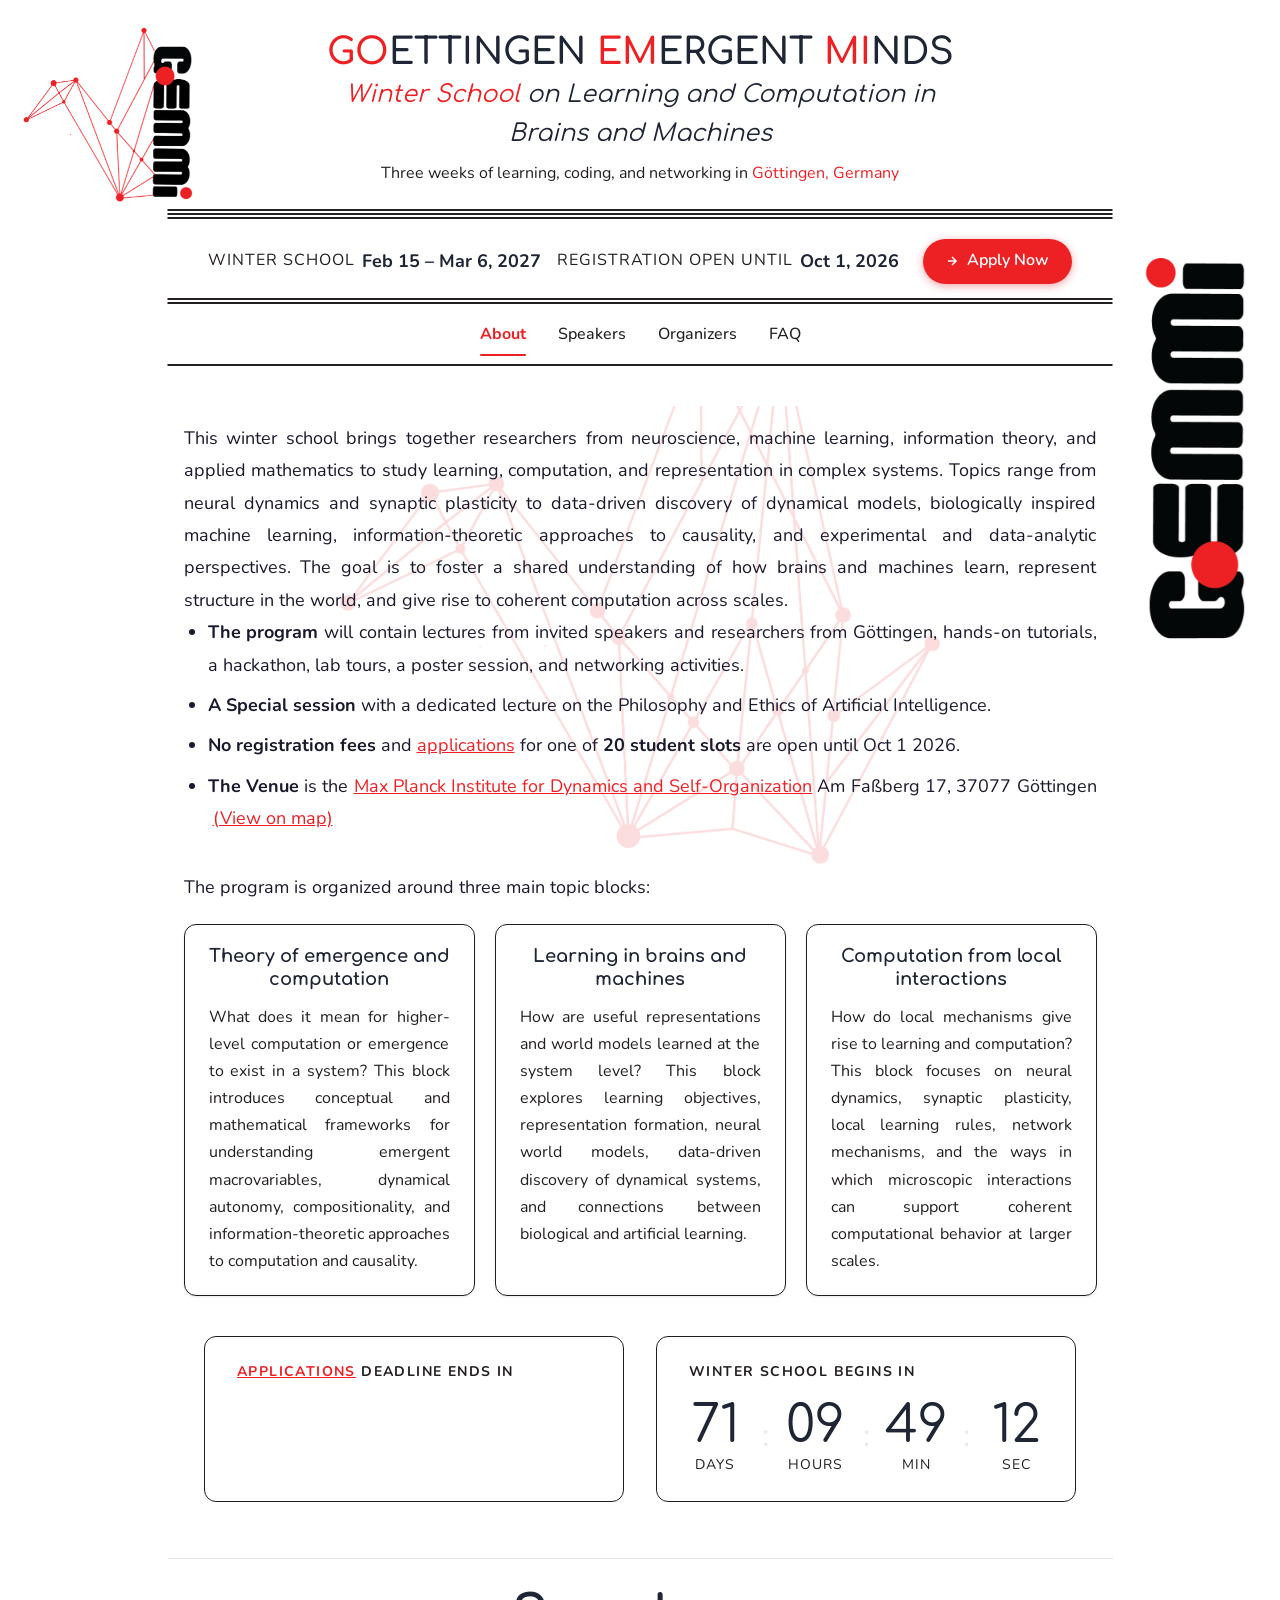
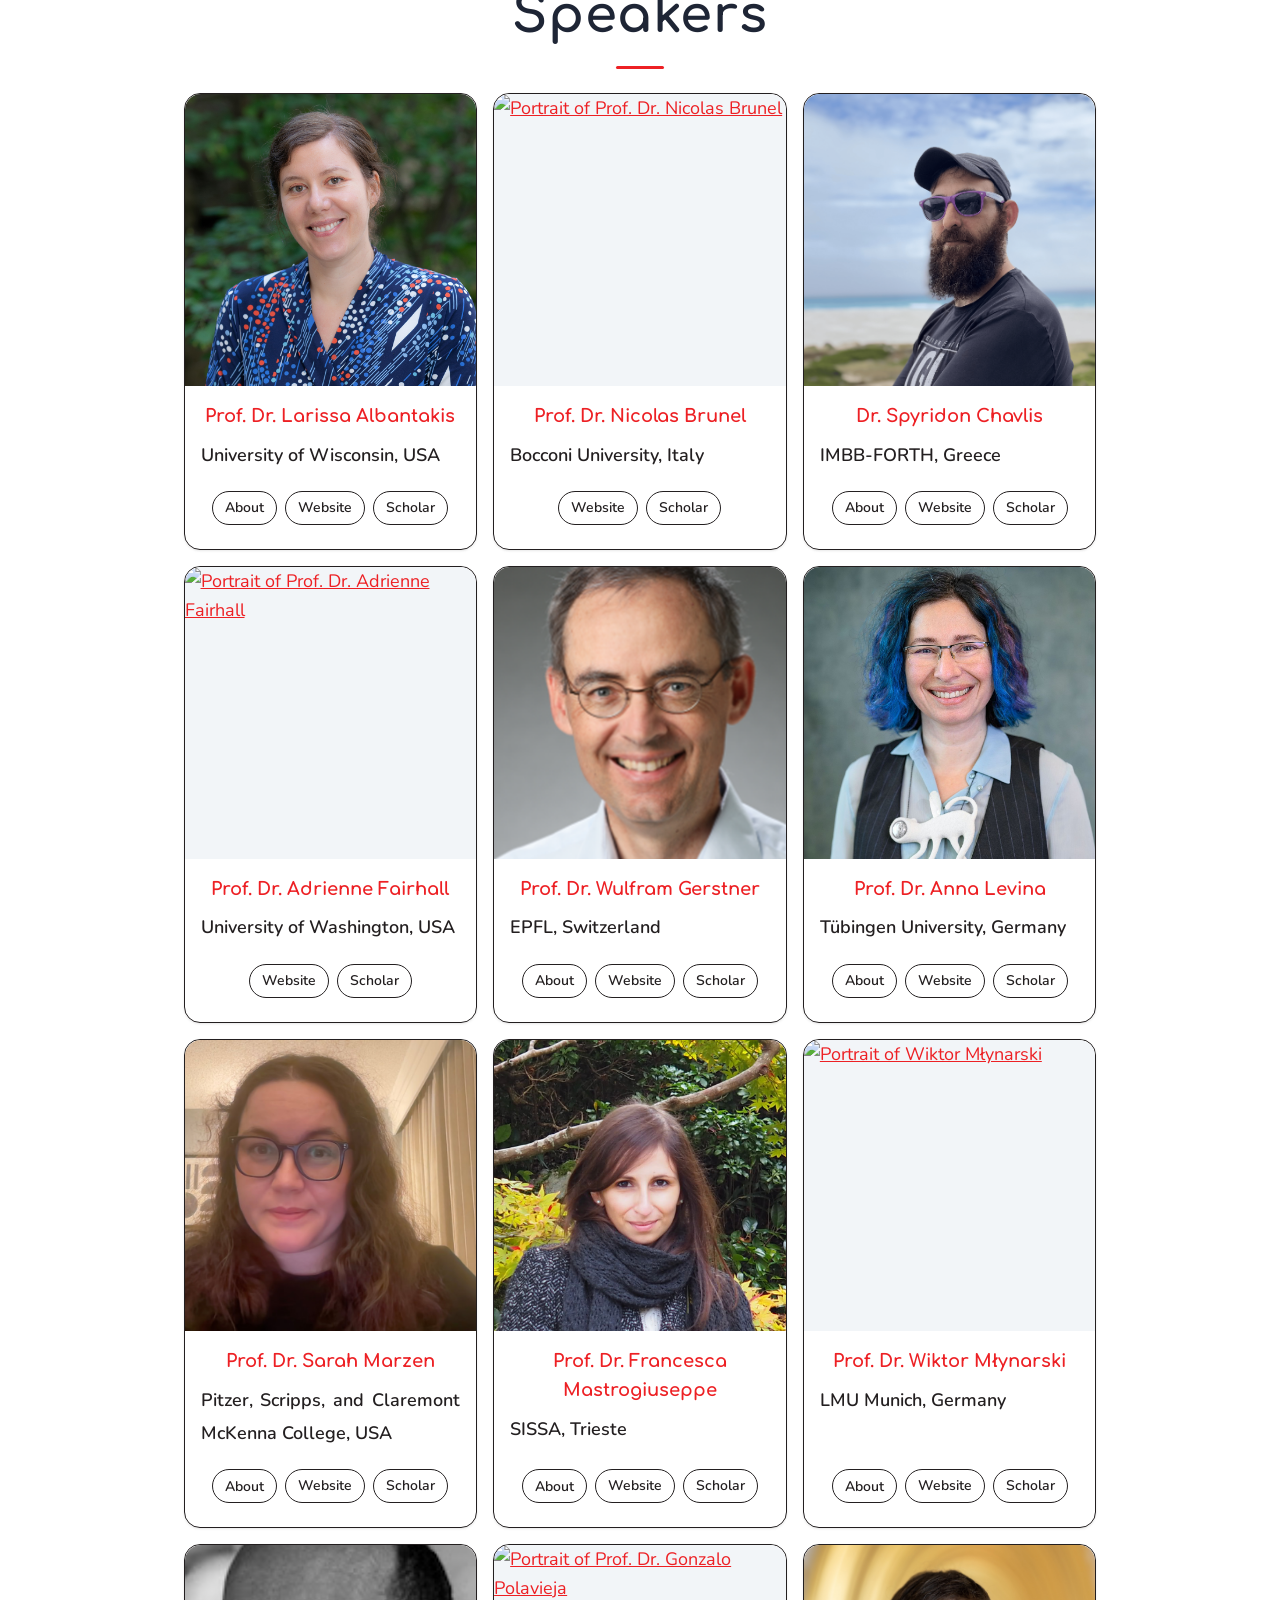
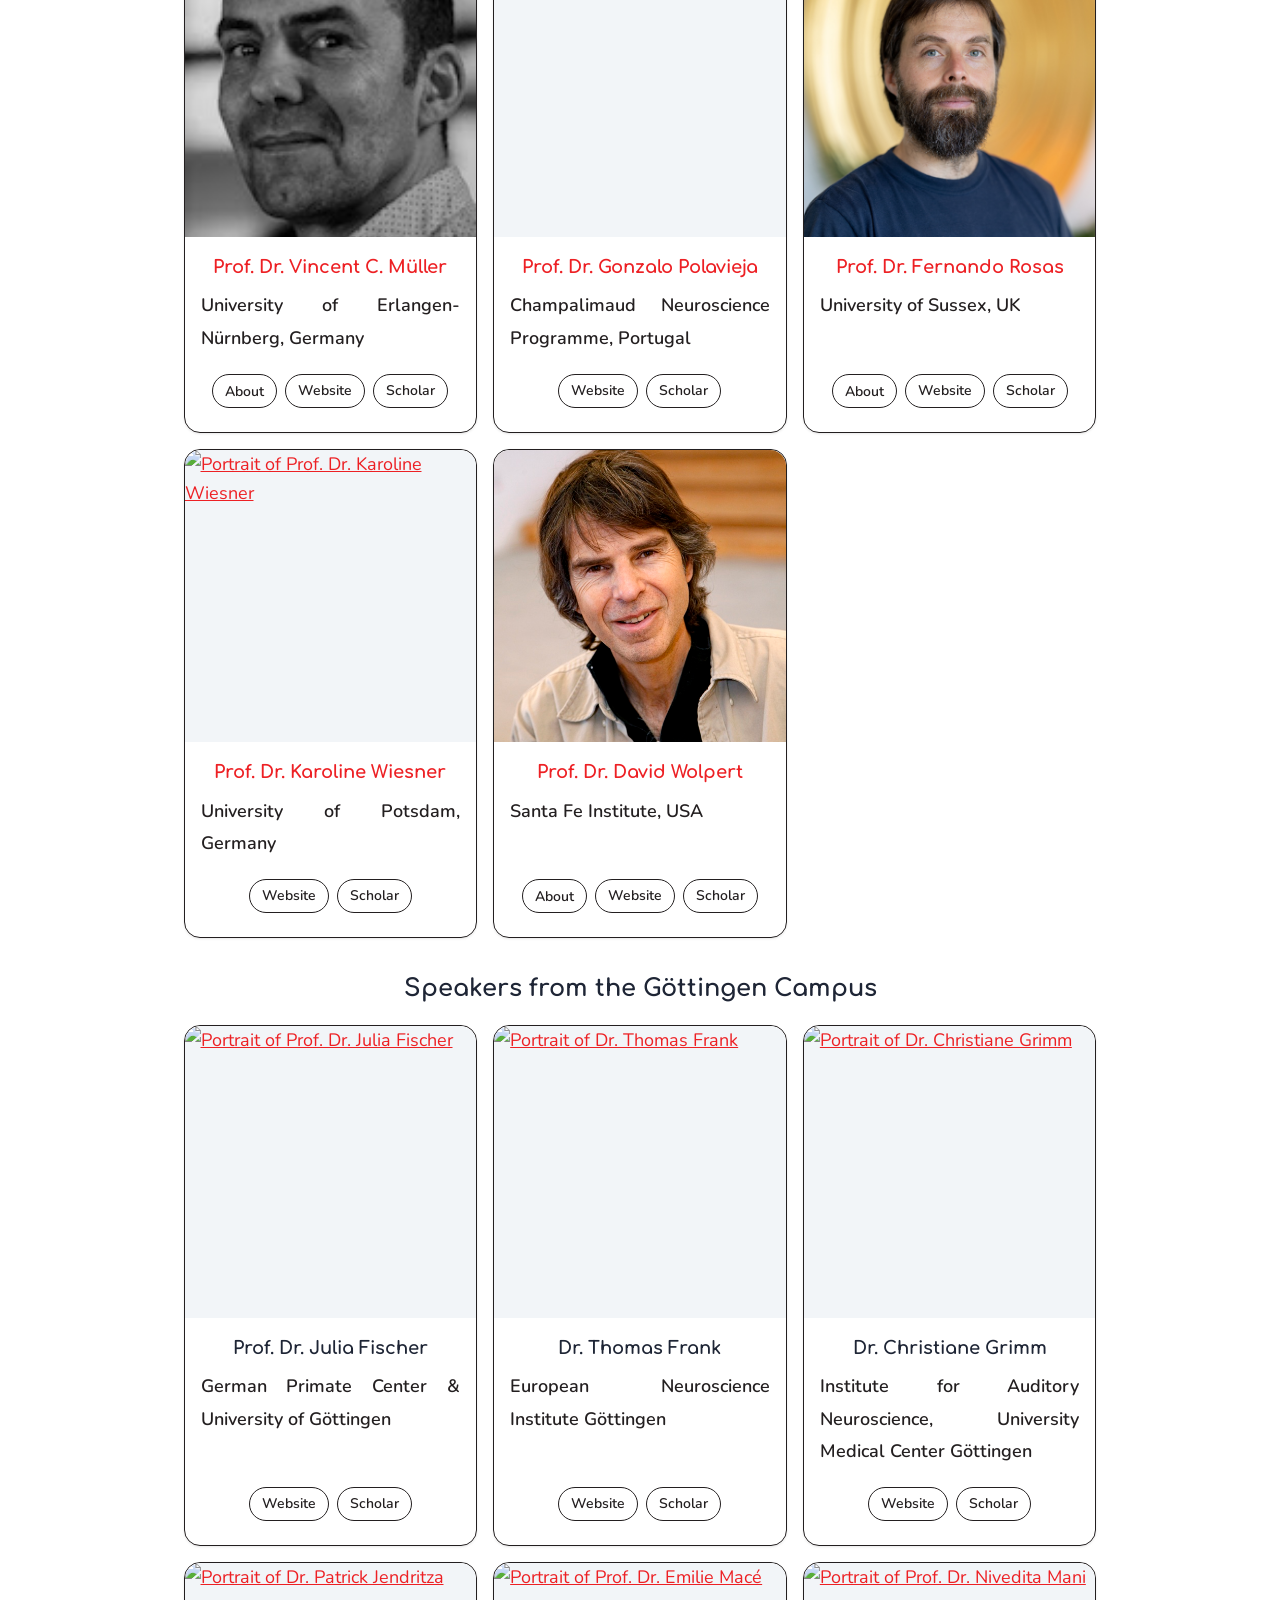
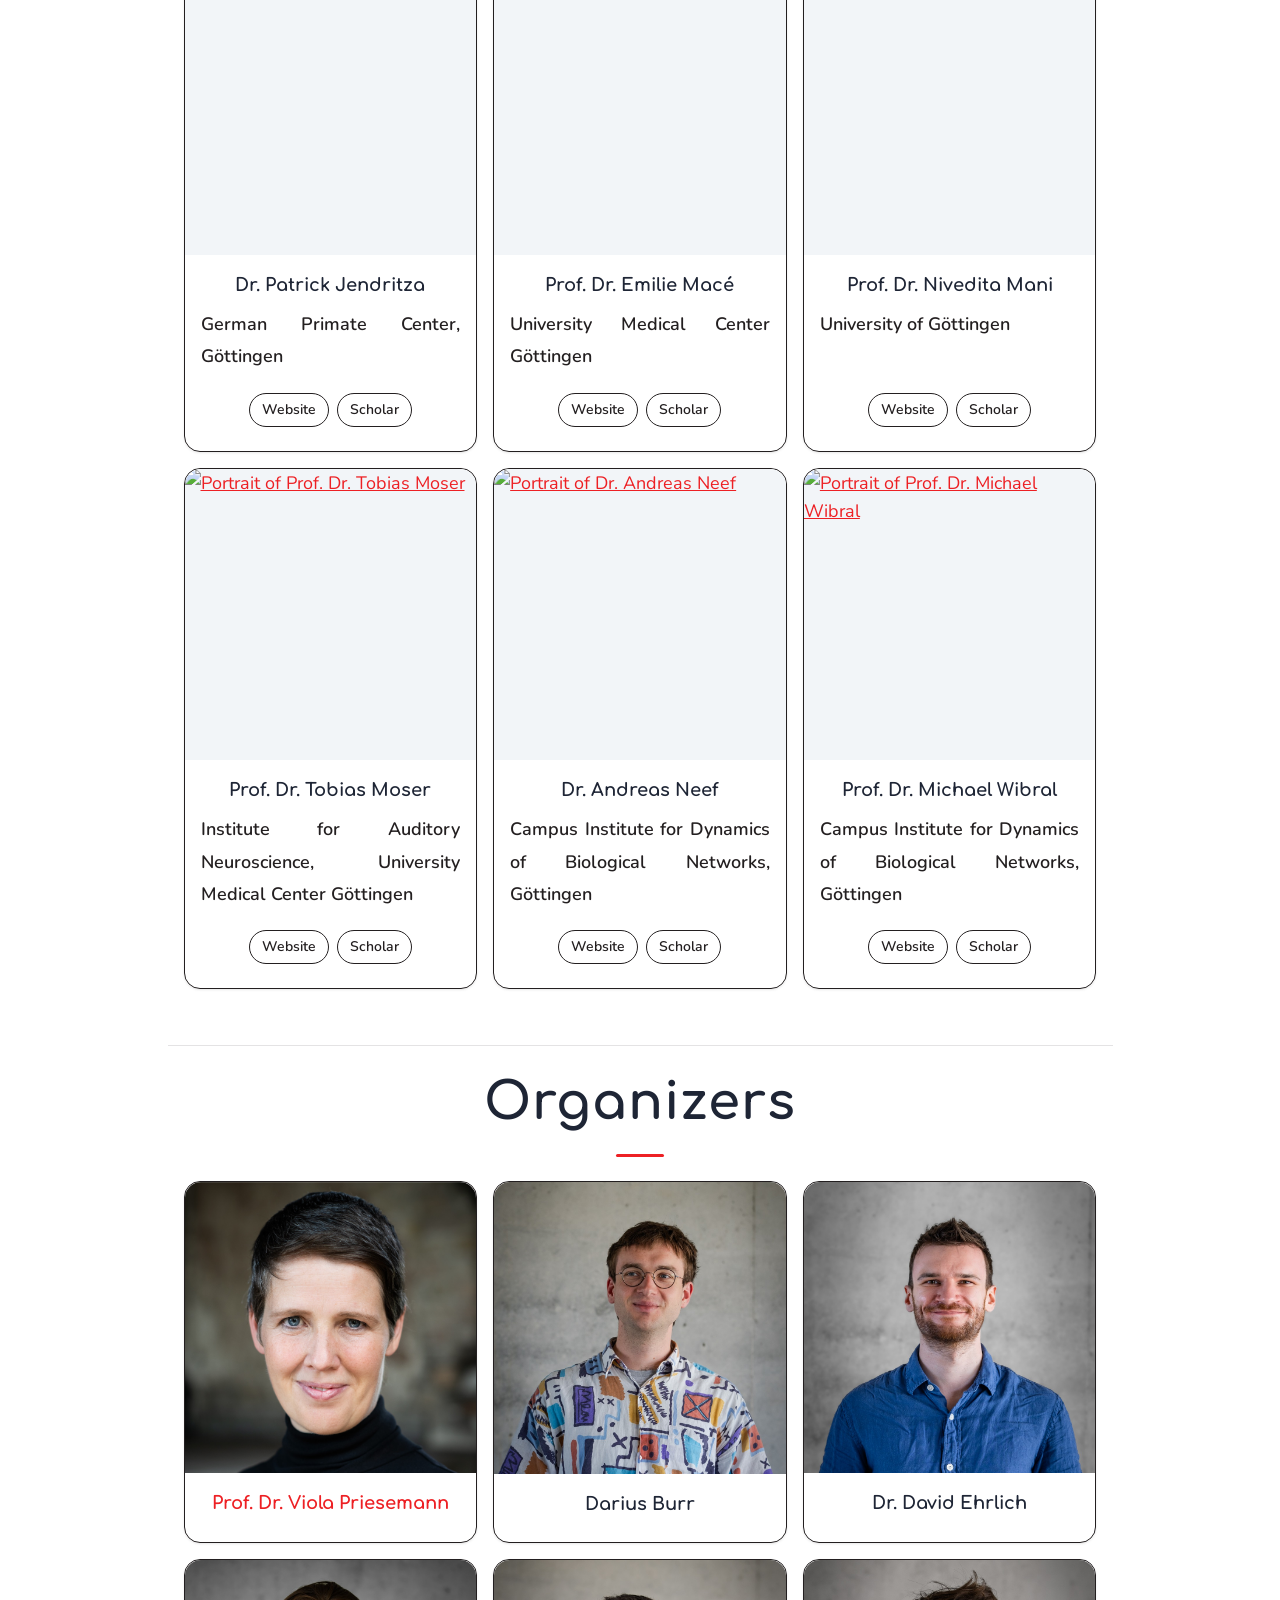
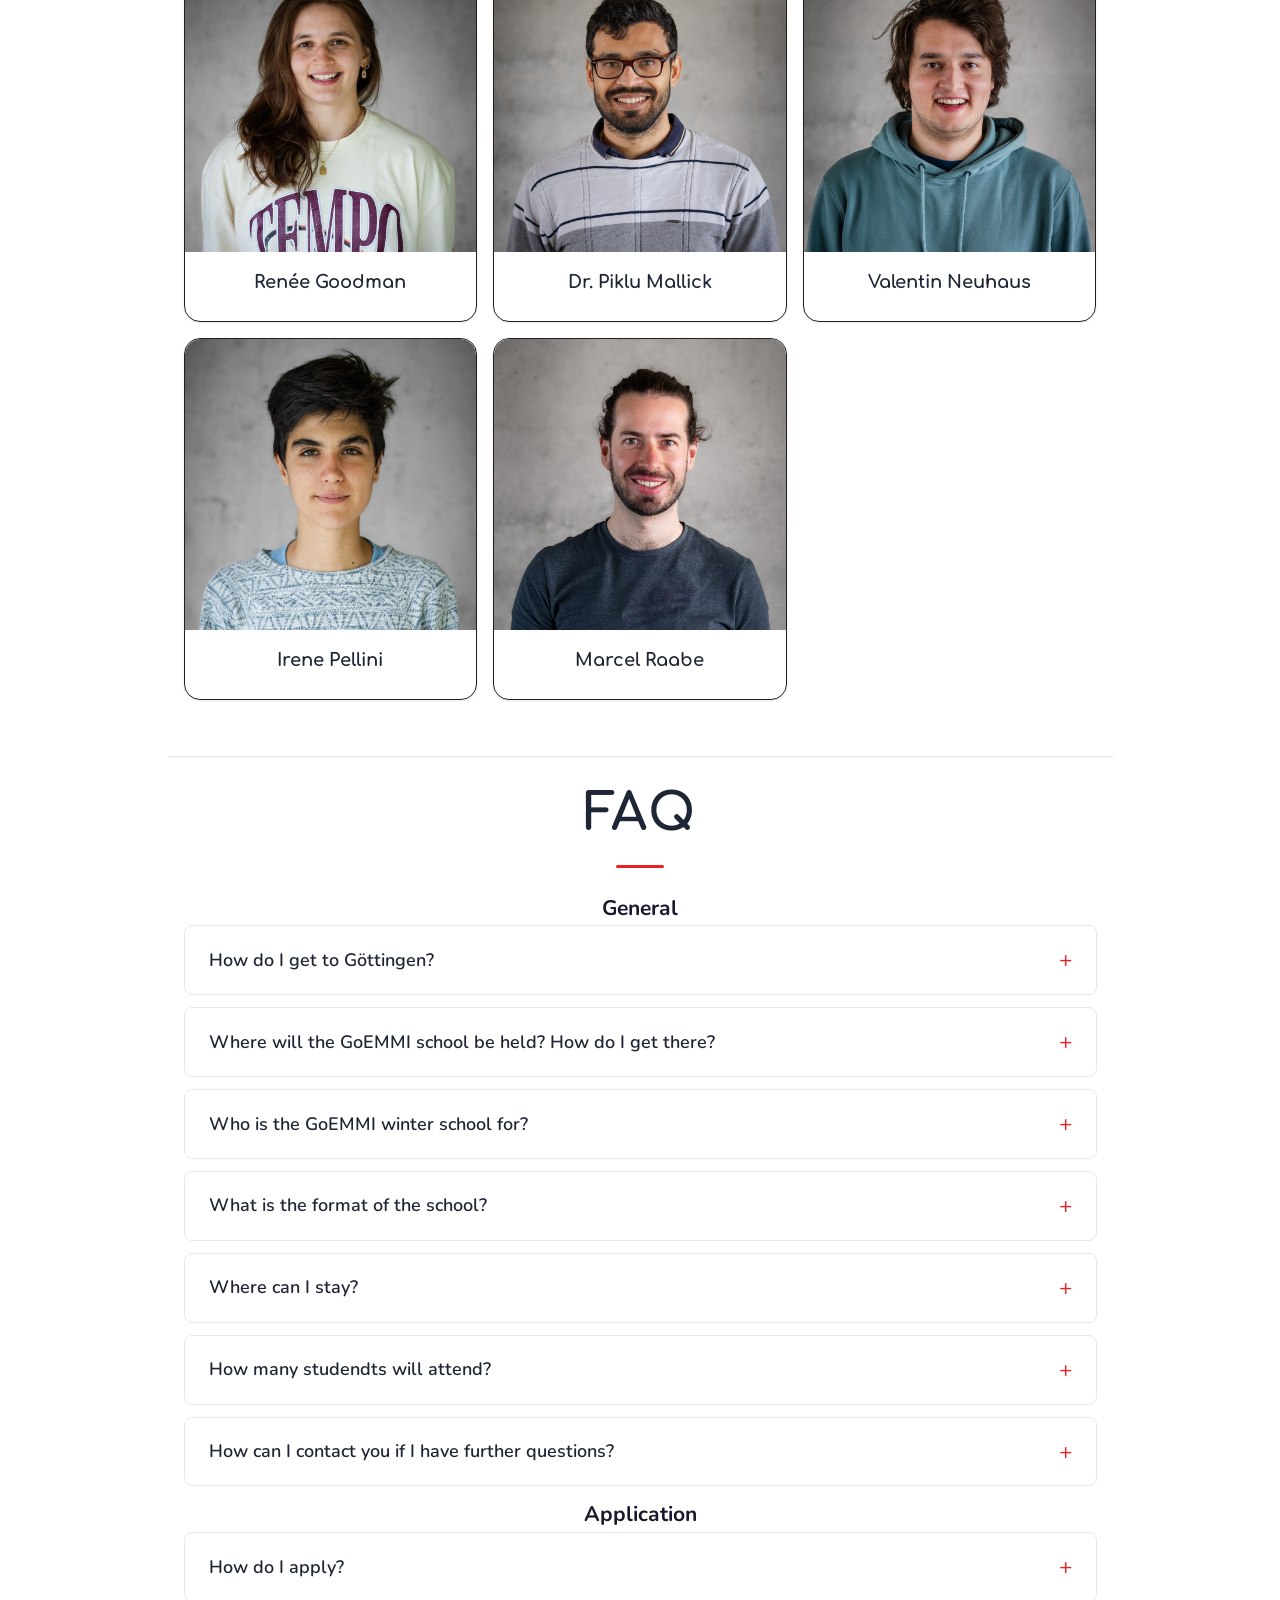
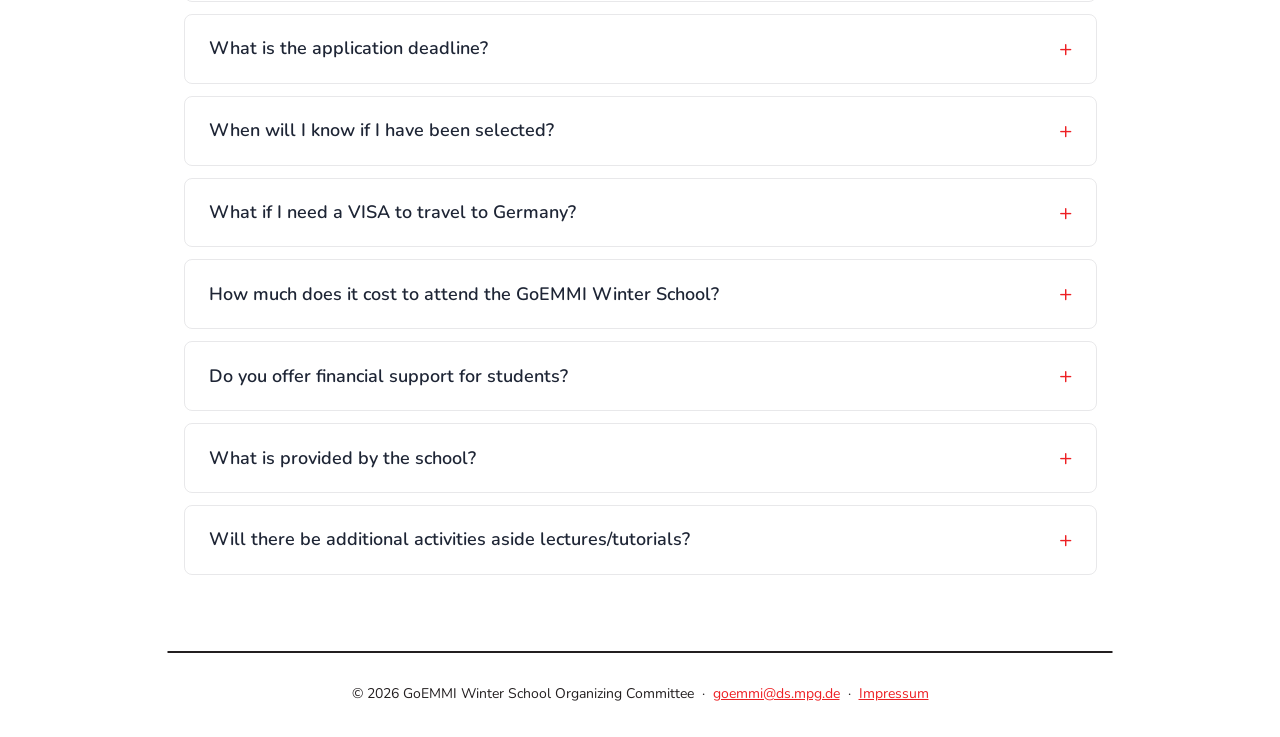
==== commit 3723f485: "fix typos in faq" ====
--- a/index.html
+++ b/index.html
@@ -720,9 +720,9 @@
             </details>
             
             <details>
-                <summary>Do you offer financail support for students?</summary>
-                <div class="faq-content">
-                    <p>We understand that traveling from abroad to attend the scholl can present a significant financial challenge to young researchers. We are able to provide financial support to a small numver of participants facing exceptional circumstances. Please indicate in your application if you require such support.</p>
+                <summary>Do you offer financial support for students?</summary>
+                <div class="faq-content">
+                    <p>We understand that traveling from abroad to attend the school can present a significant financial challenge to young researchers. We are able to provide financial support to a small number of participants facing exceptional circumstances. Please indicate in your application if you require such support.</p>
                 </div>
             </details>
 
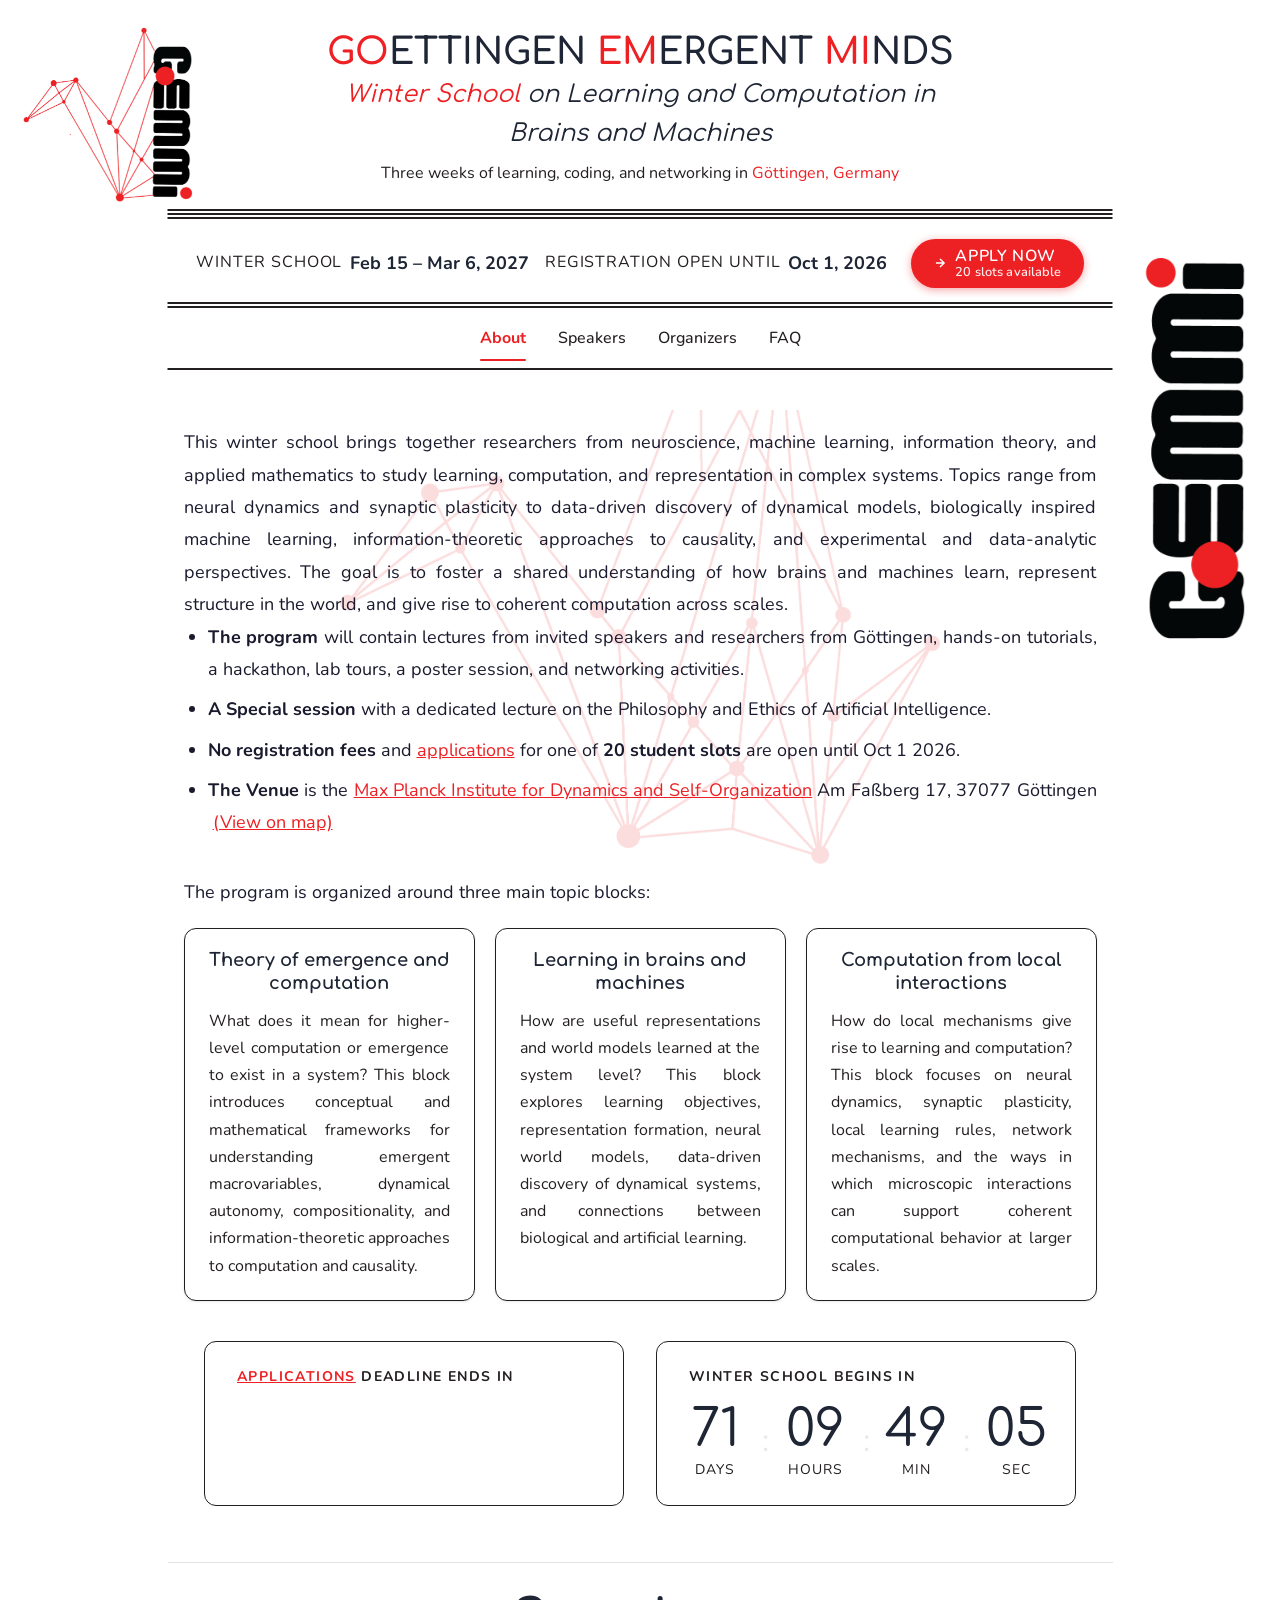
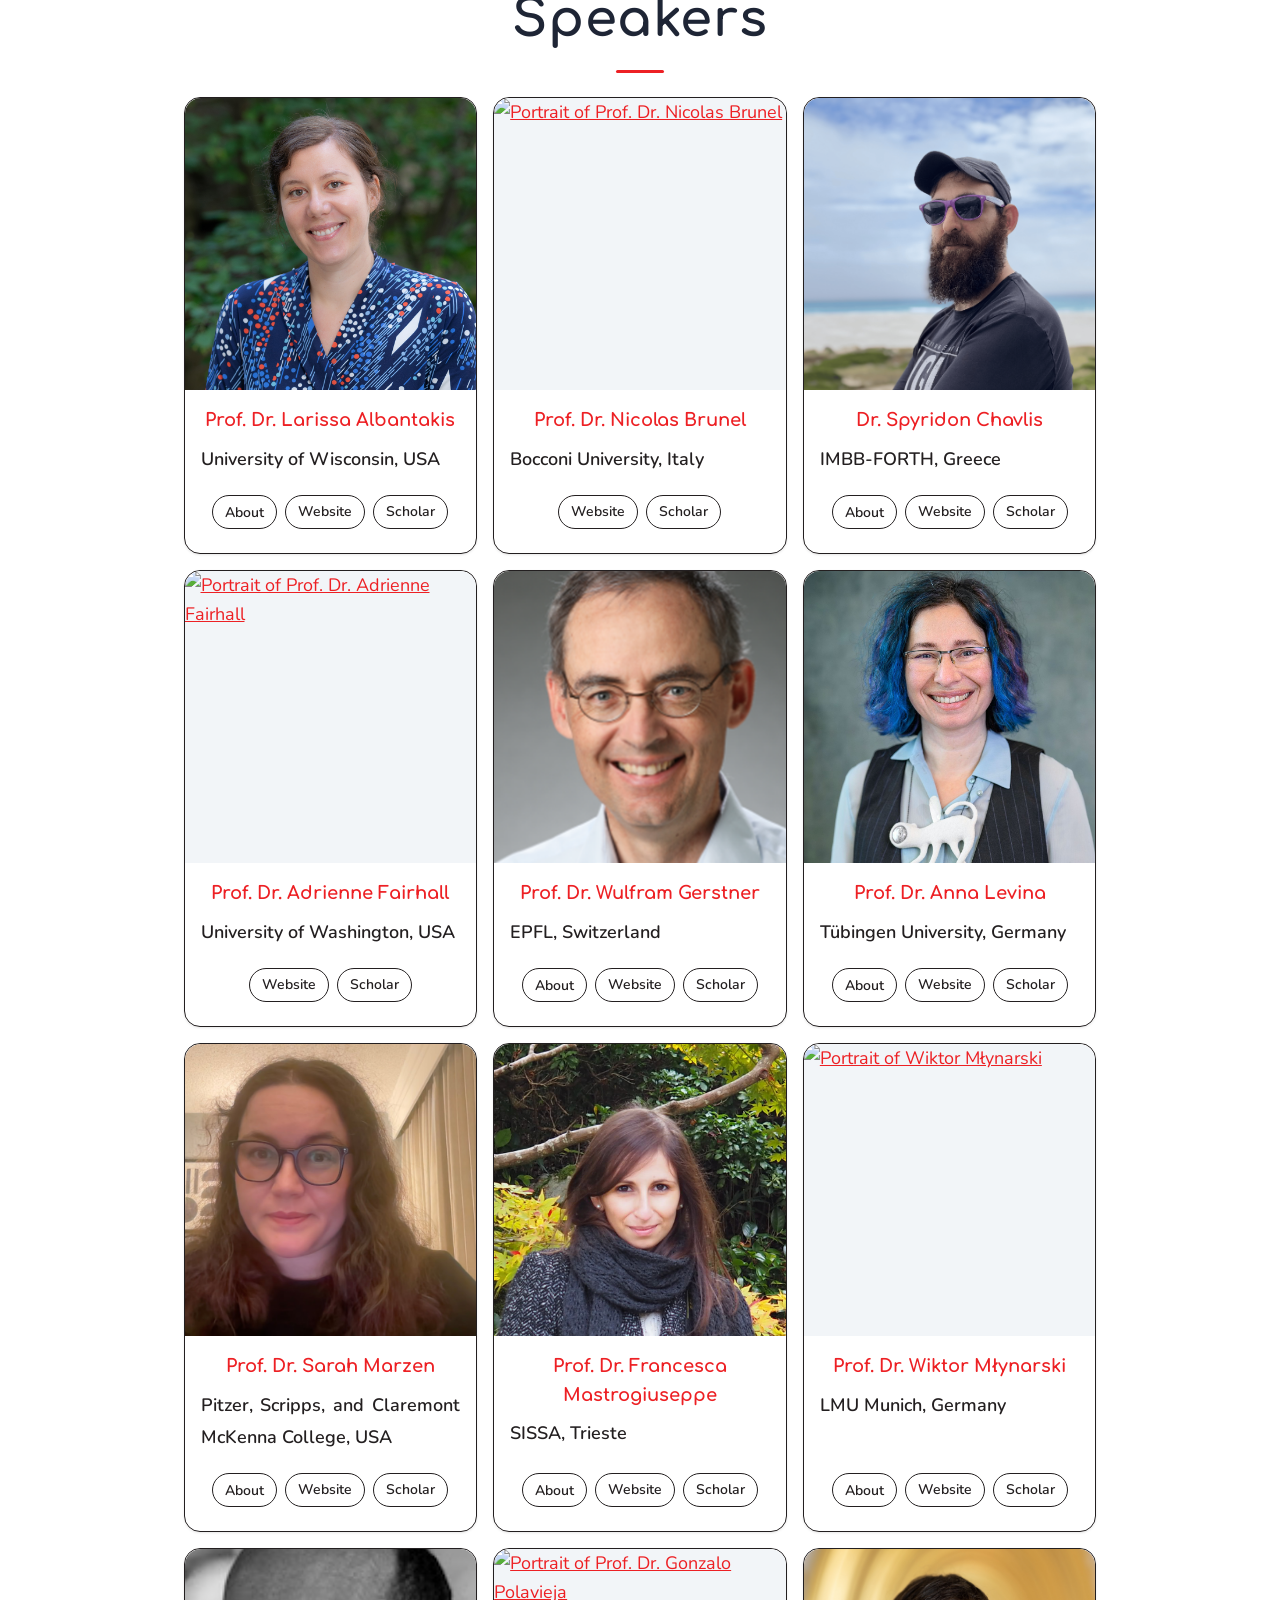
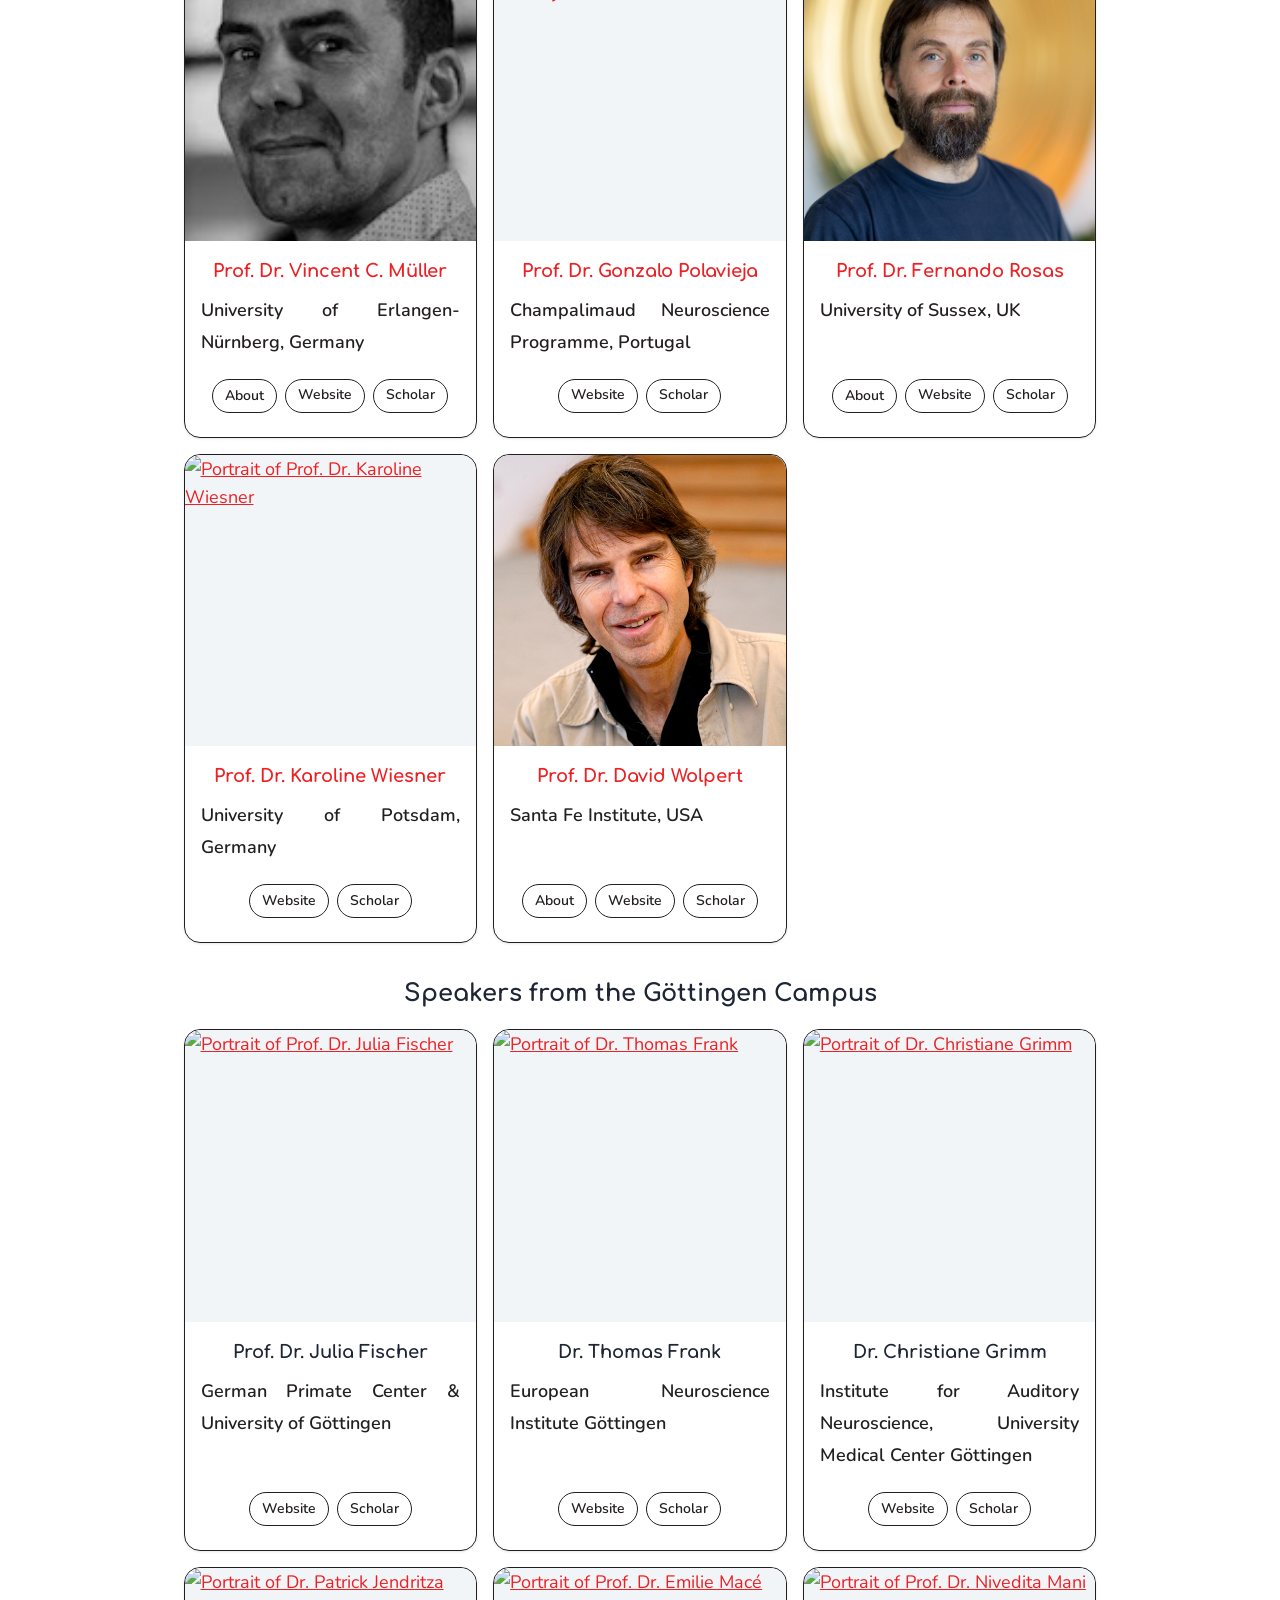
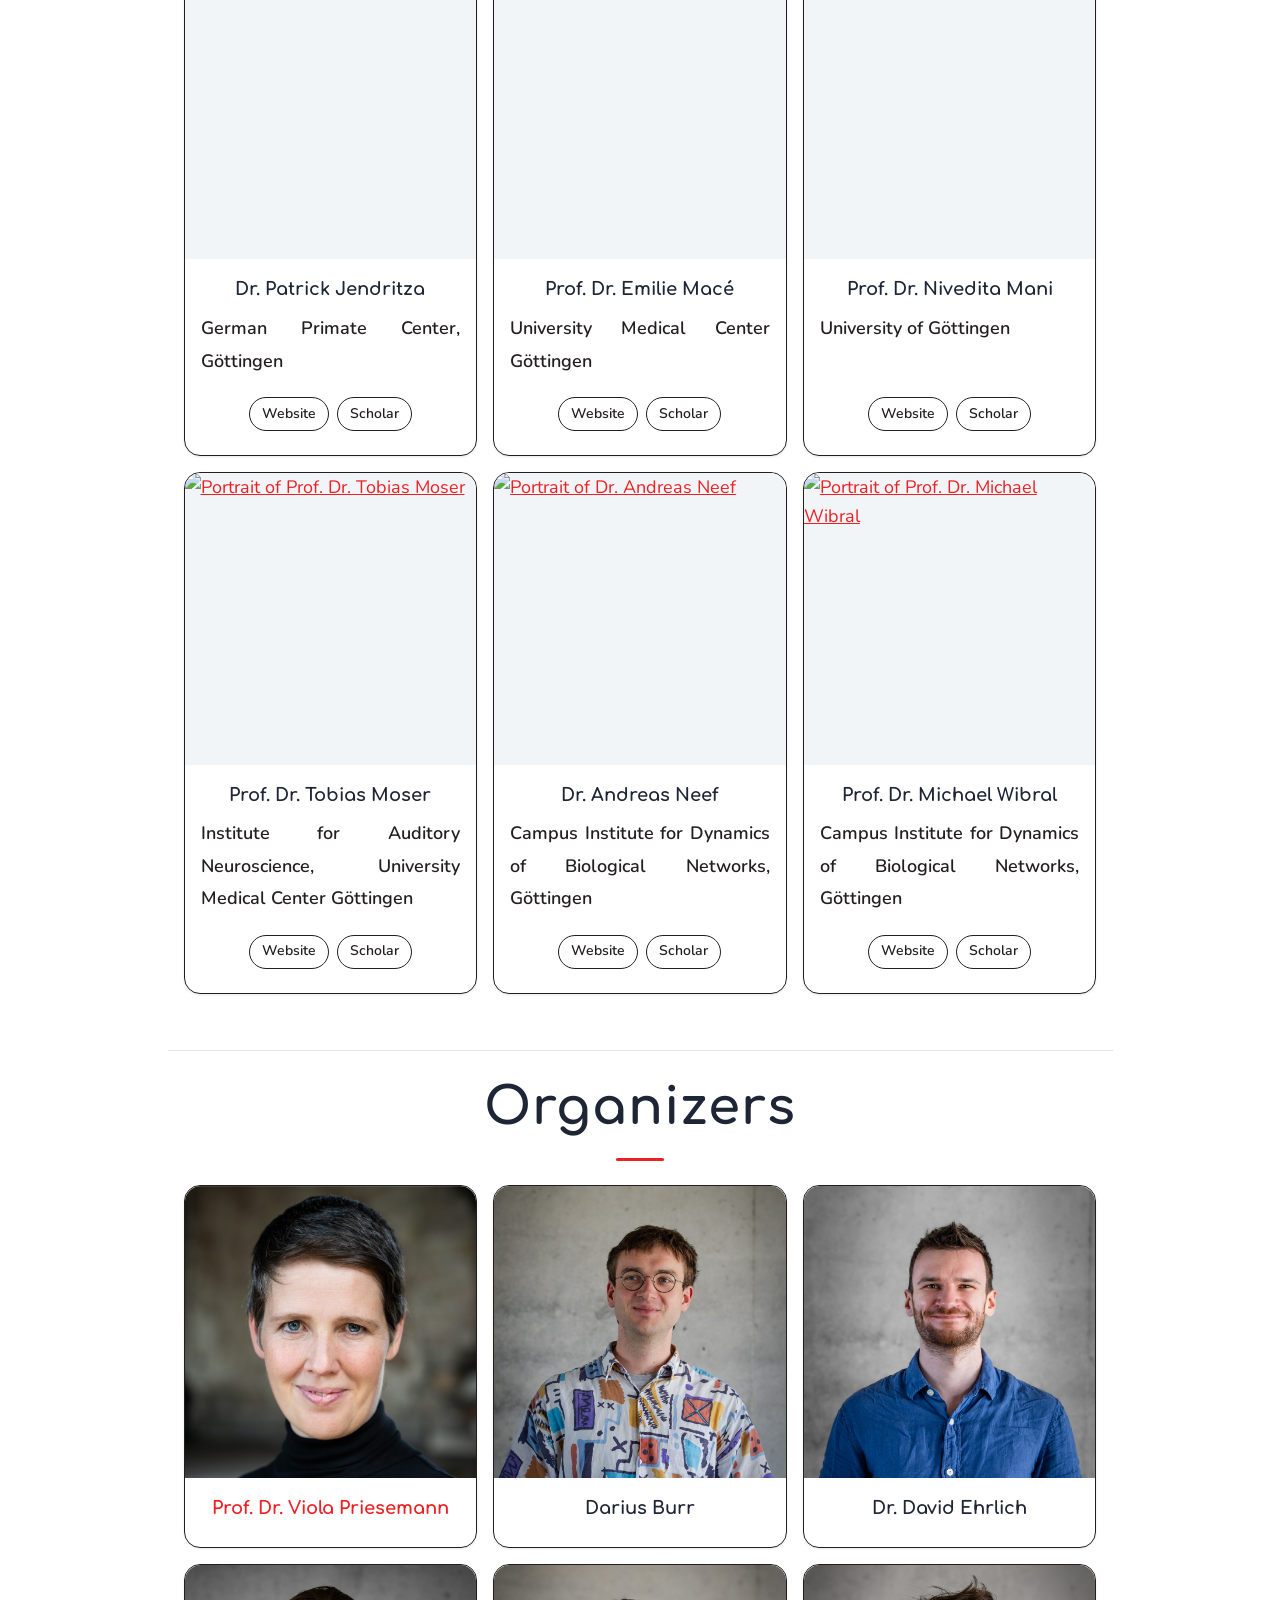
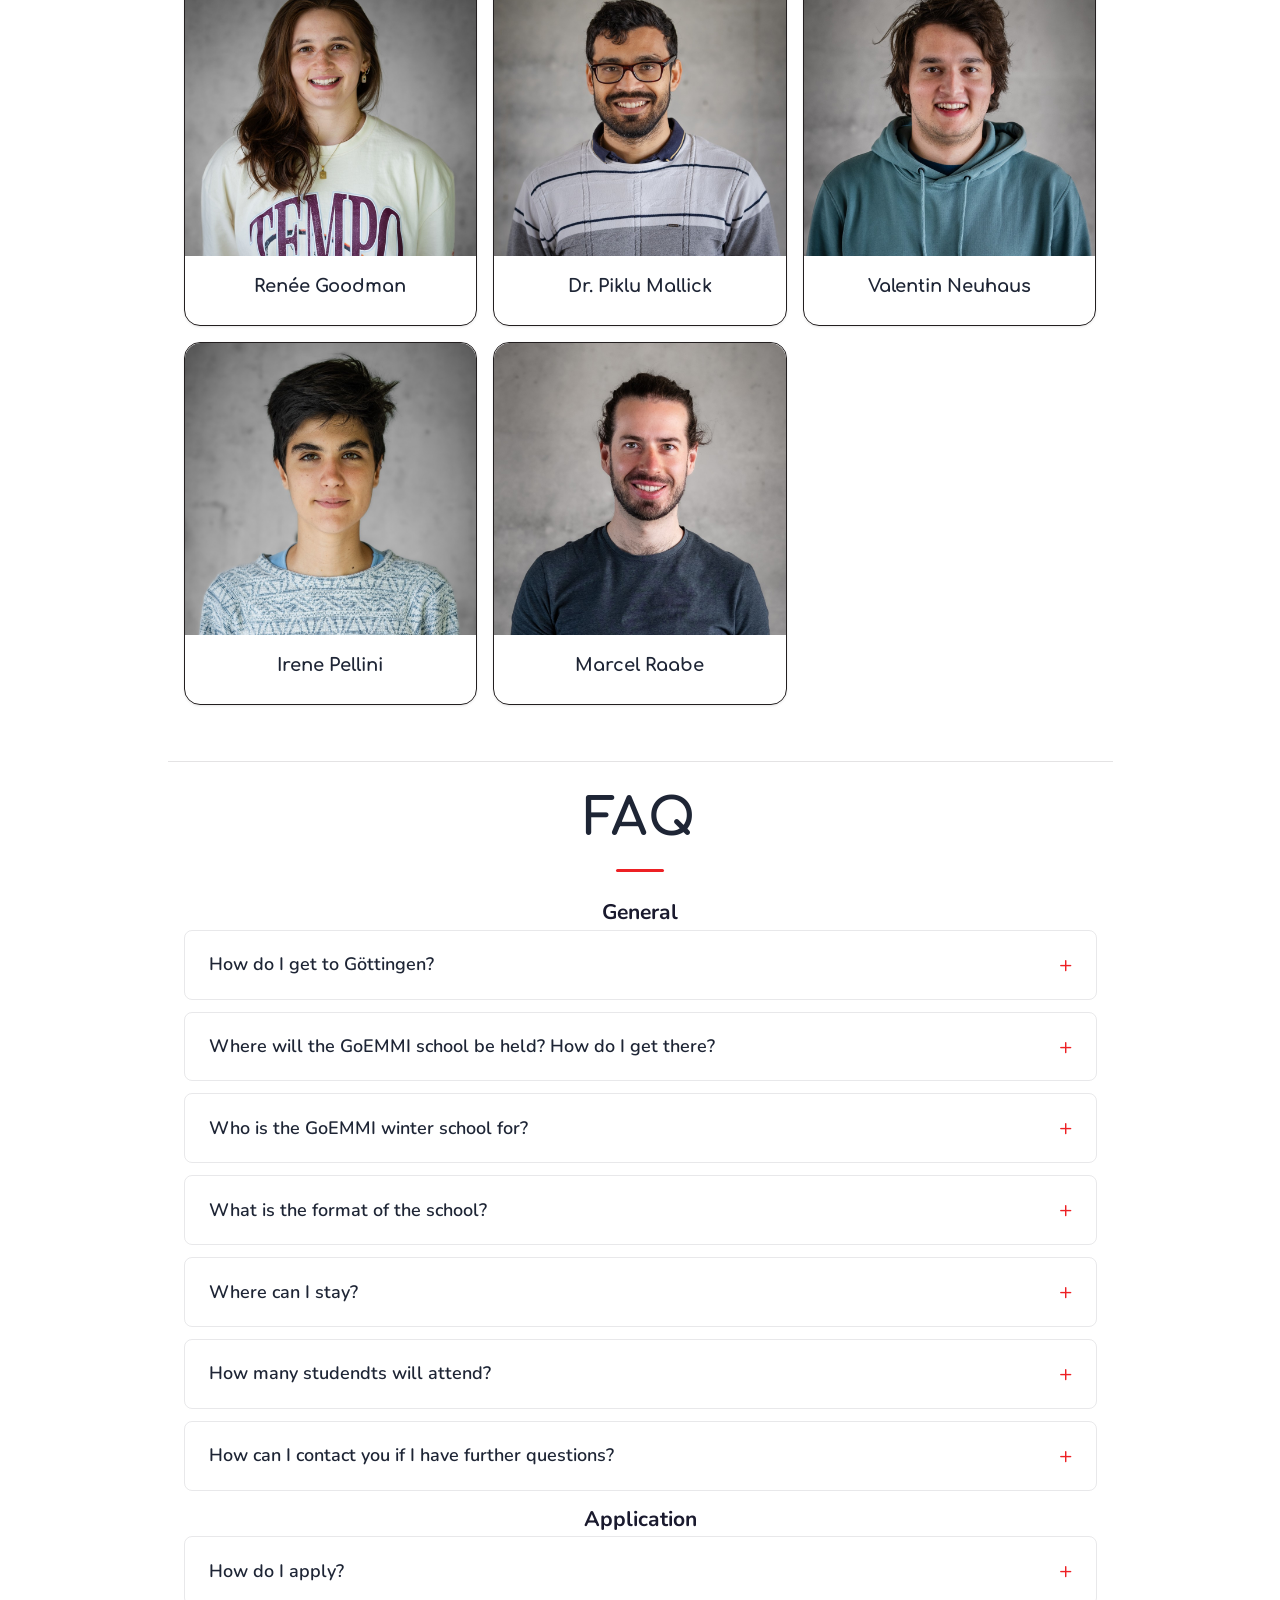
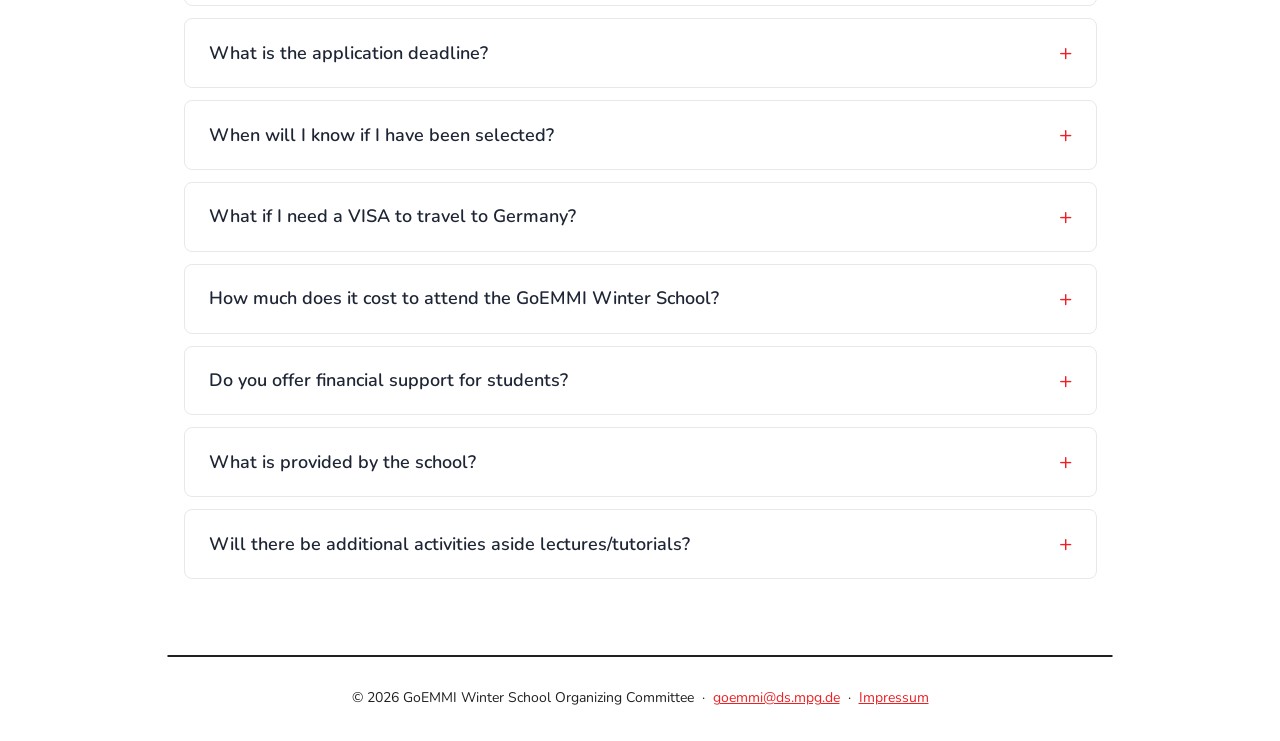
==== commit 9de6b2ba: "update "apply" button" ====
--- a/index.html
+++ b/index.html
@@ -37,7 +37,10 @@
     </div>
     <a href="https://events.gwdg.de/event/1440/registrations/1227/" target="_blank" rel="noopener noreferrer" class="calendar-strip-apply-btn">
       <svg width="14" height="14" viewBox="0 0 24 24" fill="none" stroke="currentColor" stroke-width="2.5" aria-hidden="true"><path d="M5 12h14M12 5l7 7-7 7"/></svg>
-      Apply Now
+      <span class="apply-btn-text">
+        <span class="apply-btn-main">APPLY NOW</span>
+        <span class="apply-btn-sub">20 slots available</span>
+      </span>
     </a>
   </section>
 
--- a/css/style.css
+++ b/css/style.css
@@ -297,7 +297,7 @@
   background: var(--green);
   color: #fff !important;
   text-decoration: none;
-  padding: 0.6rem 1.4rem;
+  padding: 0.5rem 1.4rem;
   border-radius: 9999px;
   font-weight: 600;
   font-size: var(--text-sm);
@@ -305,6 +305,19 @@
   flex-shrink: 0;
   transition: background 0.18s ease, transform 0.15s ease, box-shadow 0.18s ease;
   box-shadow: 0 2px 8px rgba(224, 27, 36, 0.4);
+}
+.calendar-strip-apply-btn .apply-btn-text {
+  display: flex;
+  flex-direction: column;
+  align-items: flex-start;
+  line-height: 1.15;
+}
+.calendar-strip-apply-btn .apply-btn-main { letter-spacing: 0.04em; }
+.calendar-strip-apply-btn .apply-btn-sub {
+  font-size: 0.8em;
+  font-weight: 600;
+  opacity: 0.9;
+  letter-spacing: 0.01em;
 }
 .calendar-strip-apply-btn:hover,
 .calendar-strip-apply-btn:focus { background: var(--green-dark); transform: translateY(-1px); box-shadow: 0 4px 16px rgba(224, 27, 36, 0.4); }
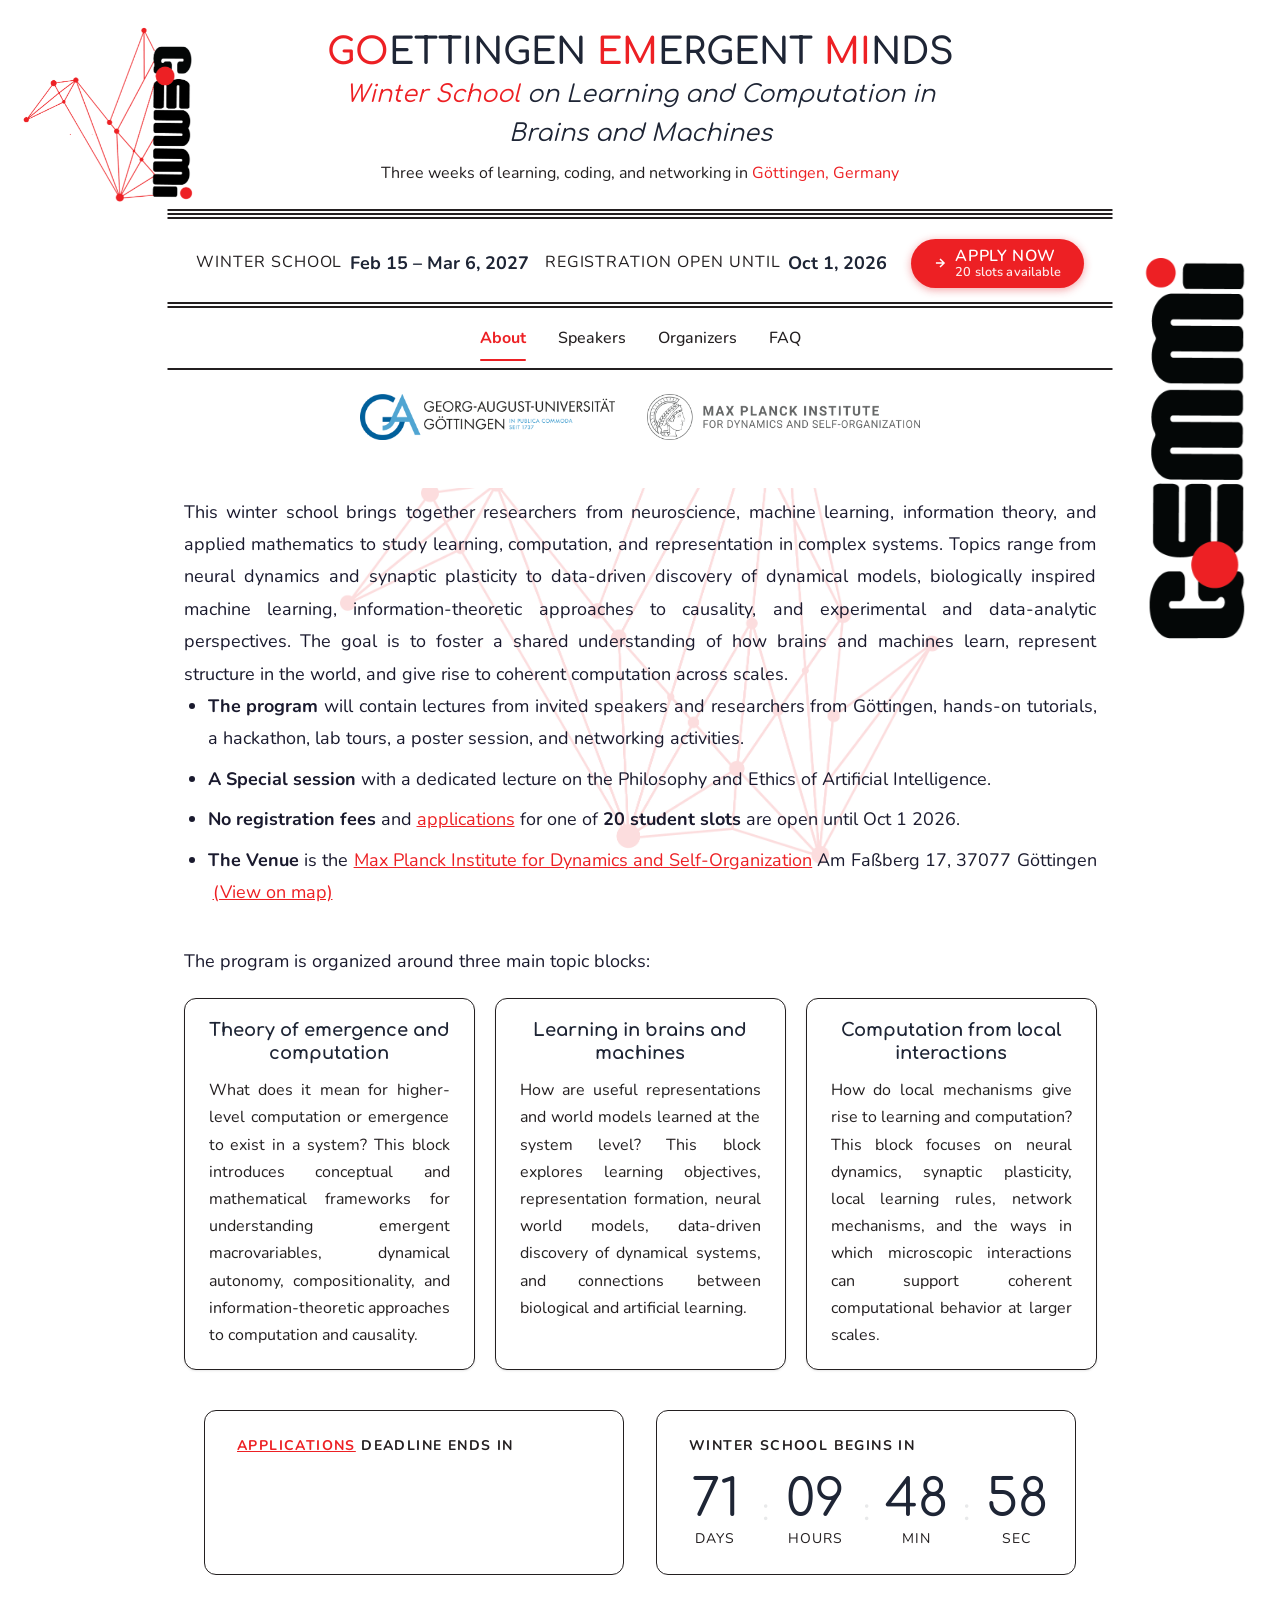
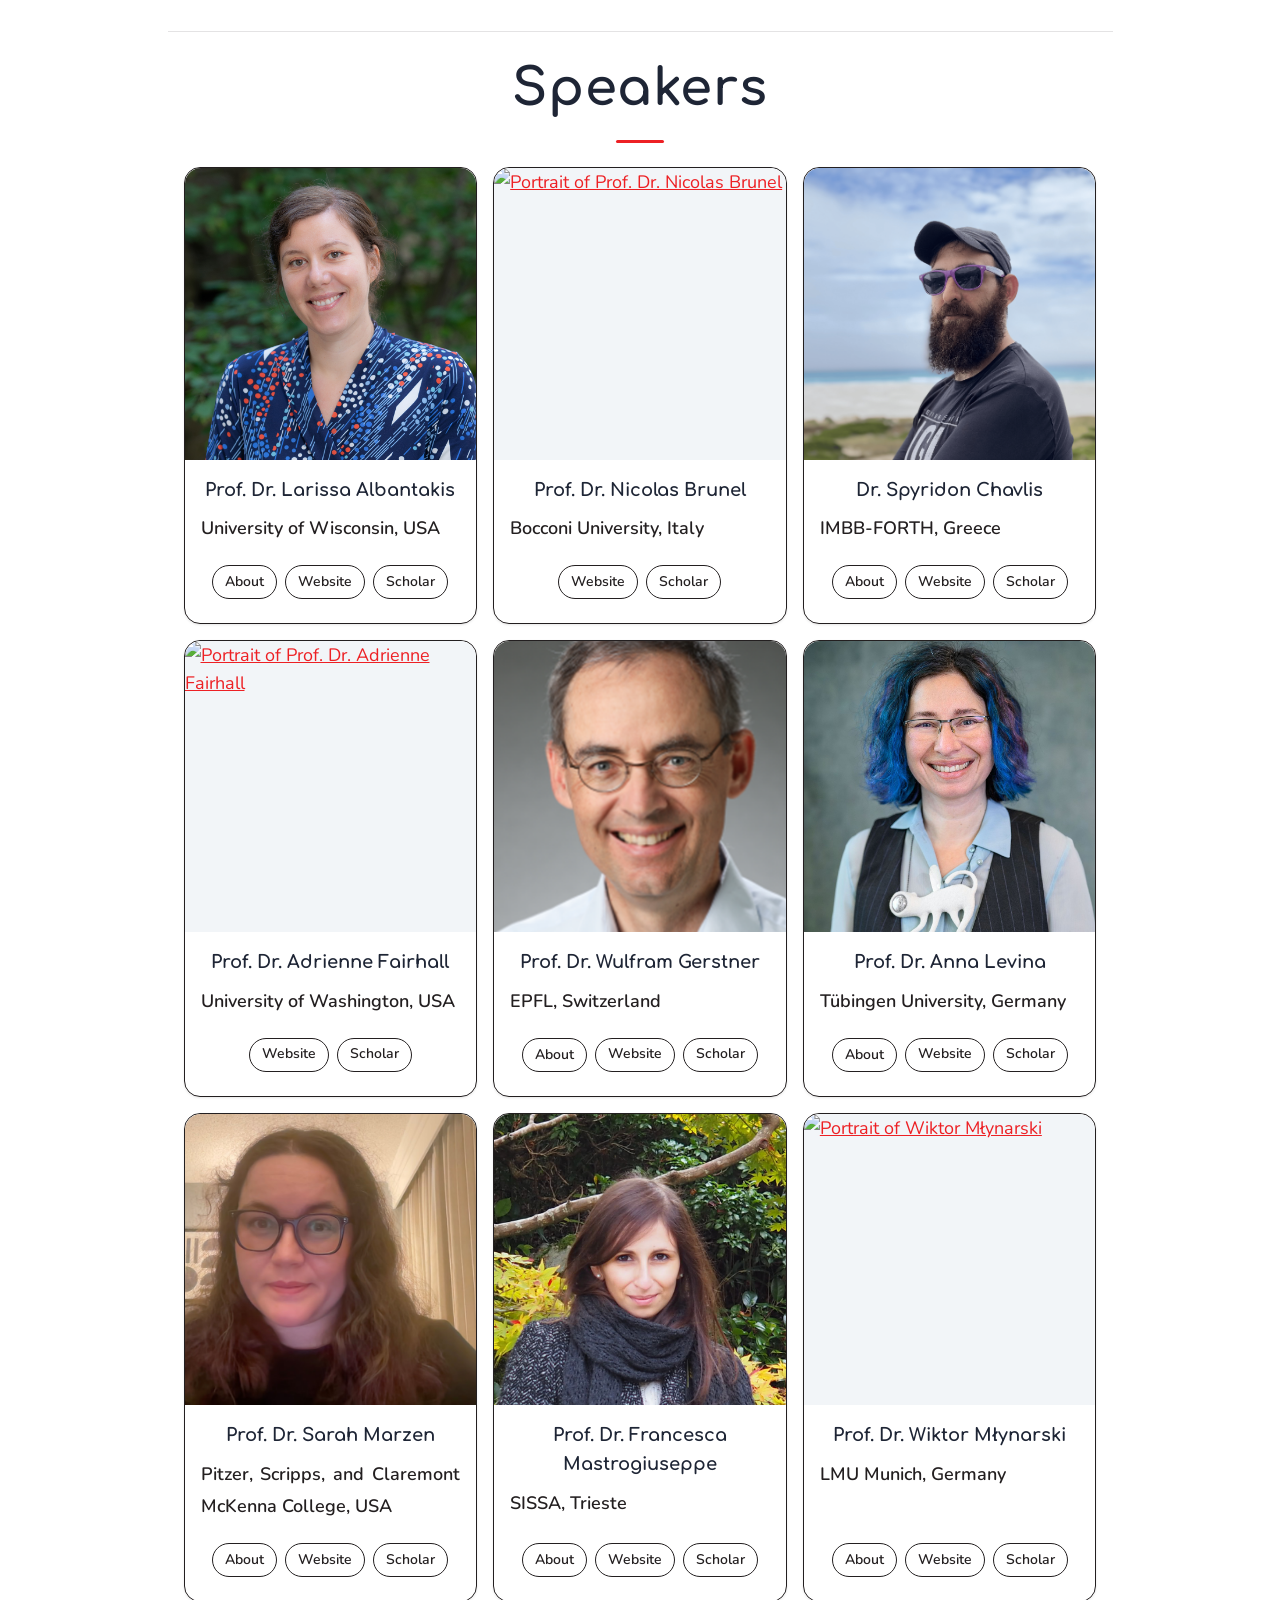
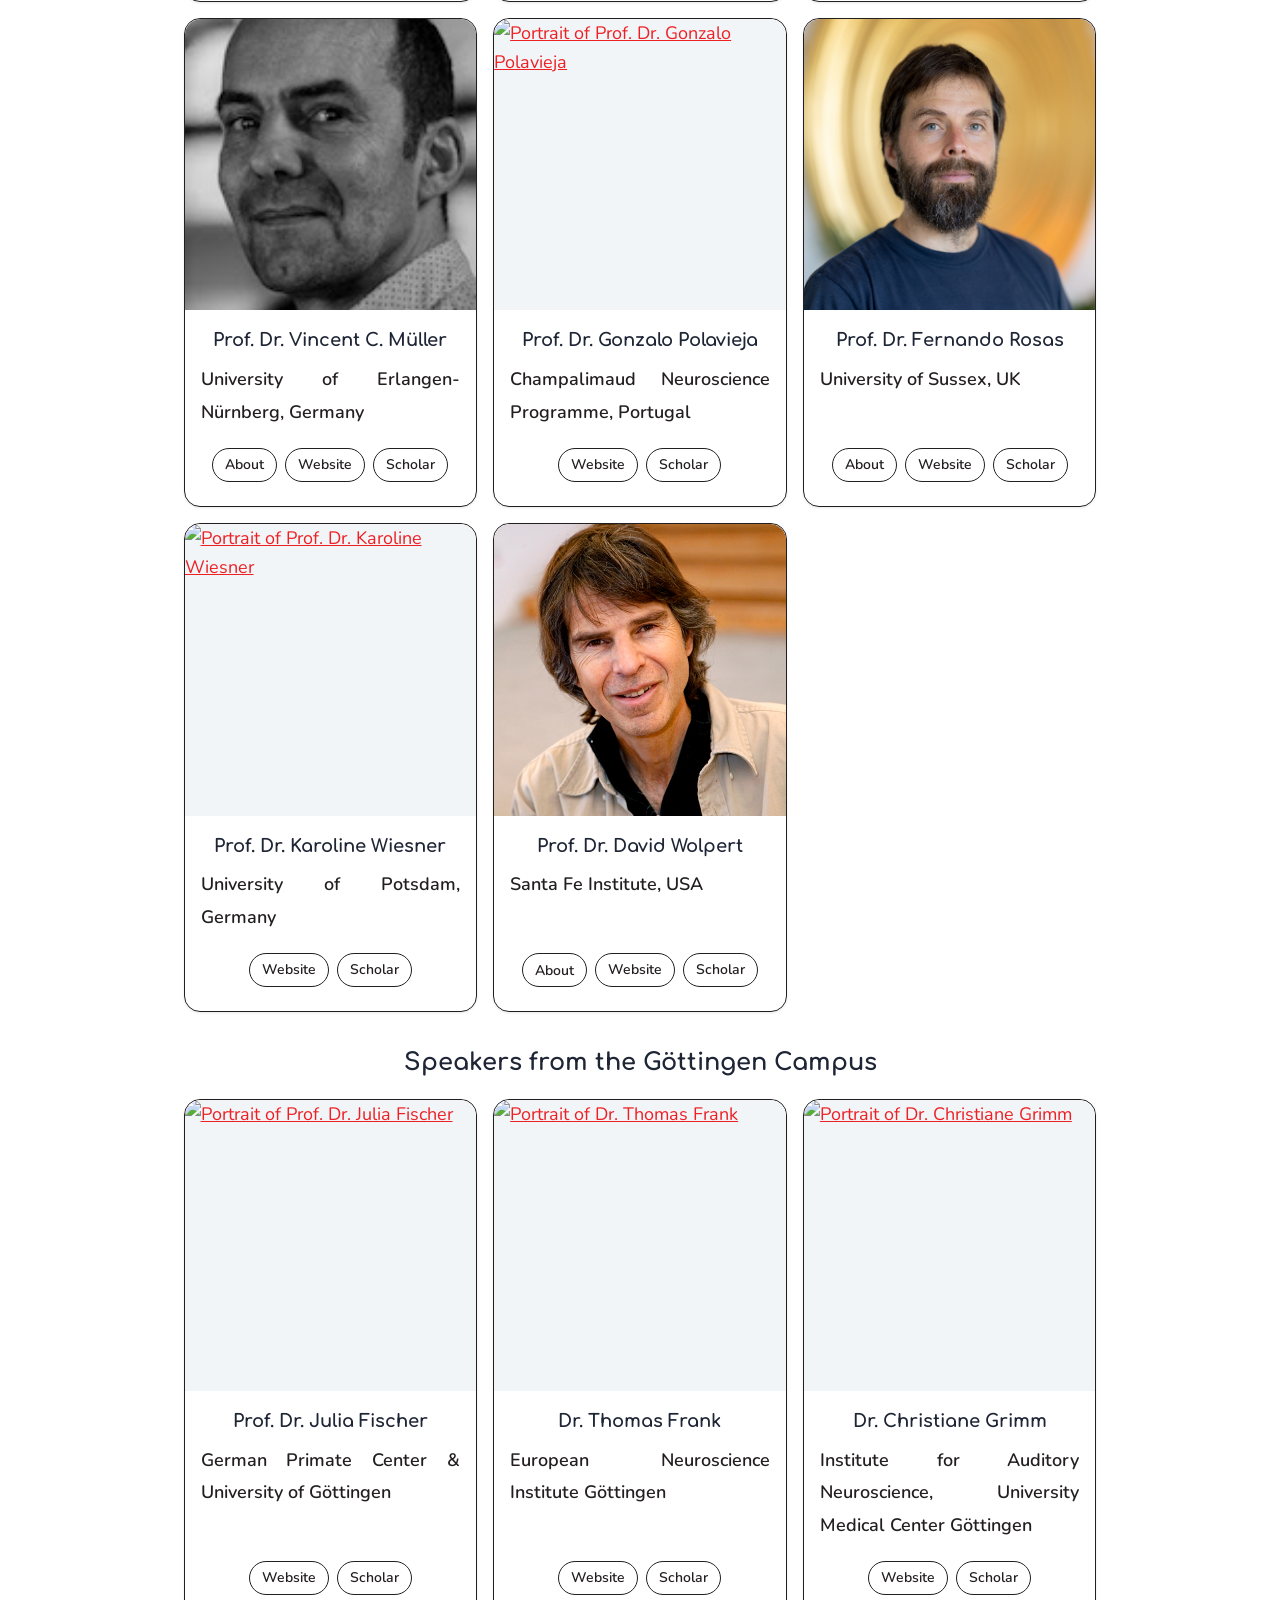
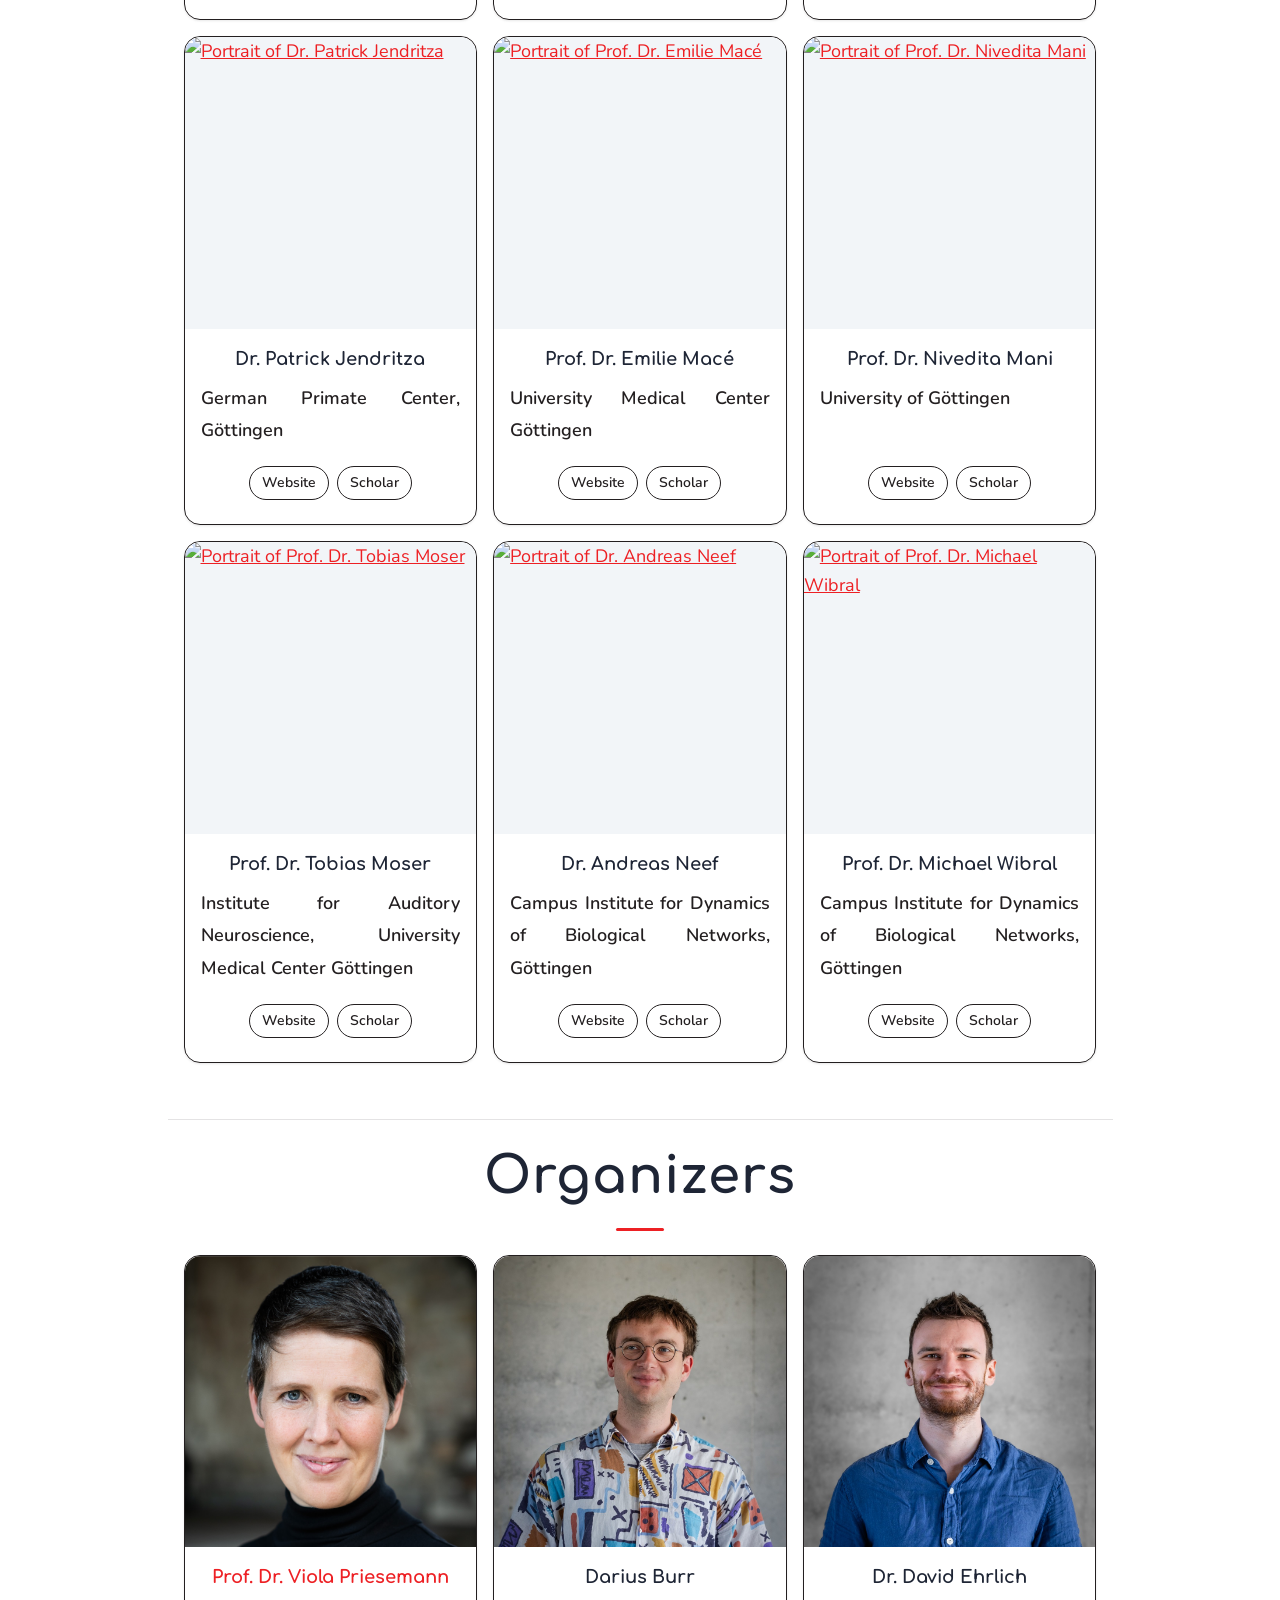
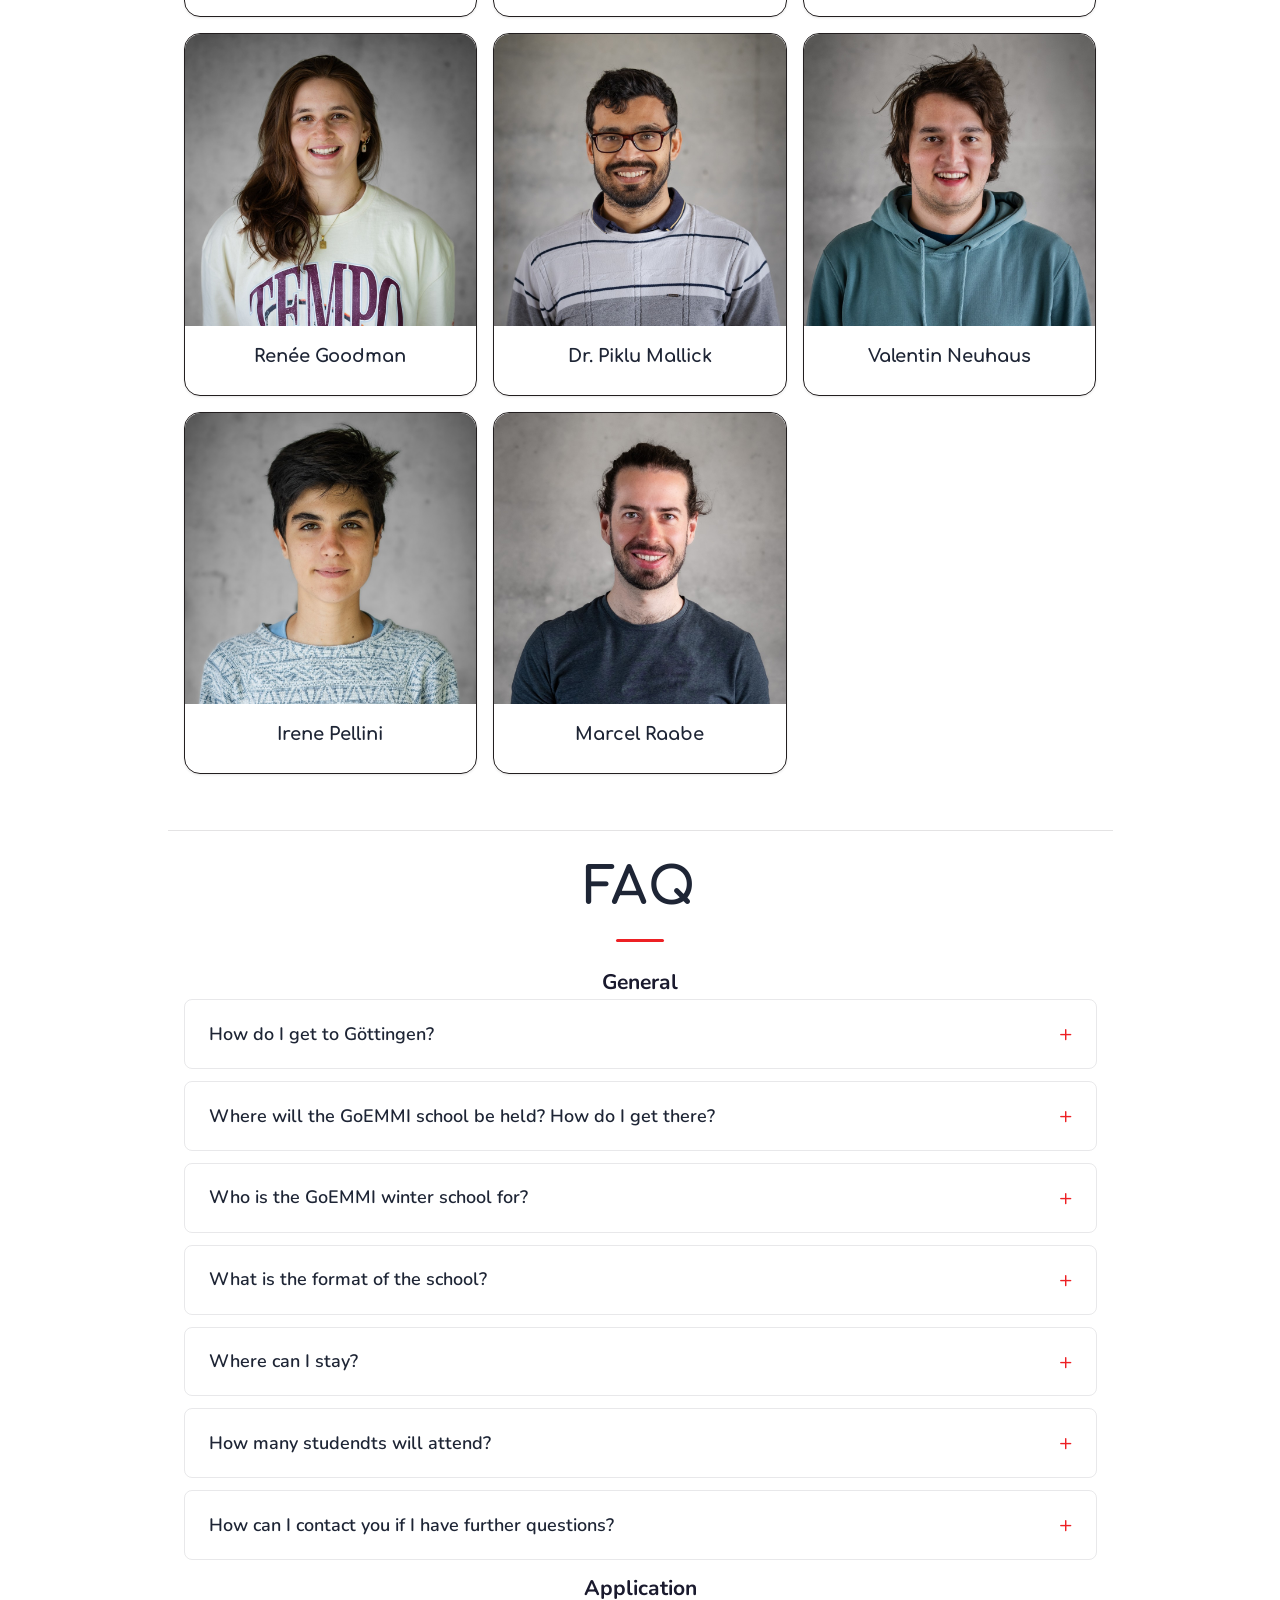
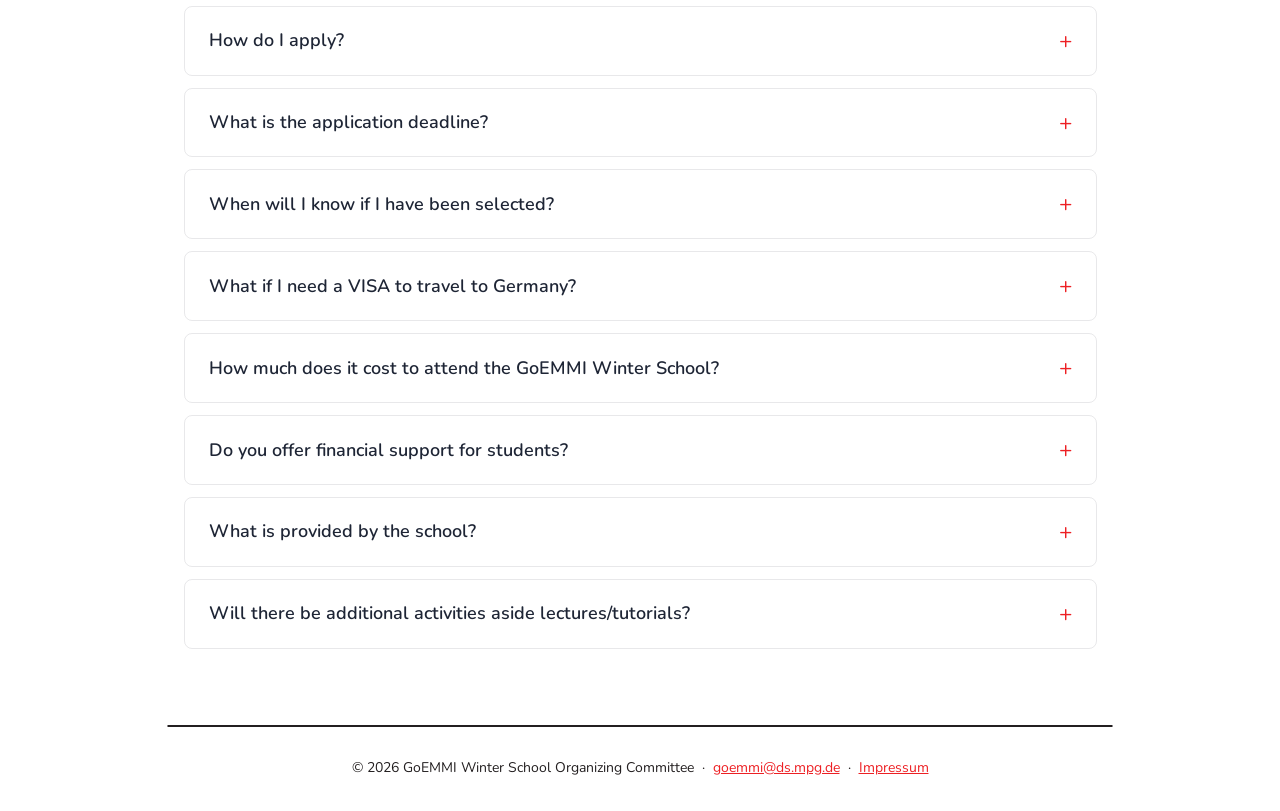
==== commit d8bfdd8a: "Include Uni-Goe and MPI logos. Change Impressum to include both MPI and Uni-Goe" ====
--- a/index.html
+++ b/index.html
@@ -53,6 +53,15 @@
     <a href="#organizers">Organizers</a>
     <a href="#faq">FAQ</a>
   </nav>
+
+  <div class="partner-logos" aria-label="Host institutions">
+    <a href="https://www.uni-goettingen.de/en/" target="_blank" rel="noopener noreferrer">
+      <img src="resources/logos/uni-goe.png" alt="University of Göttingen" loading="lazy">
+    </a>
+    <a href="https://www.ds.mpg.de/en" target="_blank" rel="noopener noreferrer">
+      <img src="resources/logos/MPI-DS.png" alt="Max Planck Institute for Dynamics and Self-Organization" loading="lazy">
+    </a>
+  </div>
 
   <main id="main">
 
--- a/css/style.css
+++ b/css/style.css
@@ -184,6 +184,33 @@
 nav a.active, nav a[aria-current="page"] { color: var(--green); font-weight: 700; }
 nav a.active::after, nav a[aria-current="page"]::after { width: 100%; }
 
+/* ── PARTNER / HOST LOGOS ── */
+.partner-logos {
+  display: flex;
+  flex-wrap: wrap;
+  justify-content: center;
+  align-items: center;
+  /* Gap shrinks with the viewport so the pair still fits on a narrow phone */
+  gap: clamp(0.75rem, 0.3rem + 2.2vw, 2rem);
+  padding: var(--space-6) var(--space-4) var(--space-2);
+}
+/*
+  Both logos are wide wordmarks with different aspect ratios (uni-goe 5.6:1,
+  MPI-DS 8.3:1), so they are matched on HEIGHT — sizing by width would render
+  the Göttingen lettering much larger than the MPI lettering. One fluid height
+  drives both, scaling continuously with the viewport instead of stepping at a
+  breakpoint. Combined they are ~14x as wide as they are tall, so the ceiling
+  keeps the row inside the 945px content column.
+*/
+.partner-logos img {
+  height: clamp(1.2rem, 0.6rem + 2.8vw, 3.4rem);
+  width: auto;
+  max-width: 100%;
+  display: block;
+}
+.partner-logos a { display: inline-flex; max-width: 100%; transition: opacity 0.18s ease; }
+.partner-logos a:hover, .partner-logos a:focus { opacity: 0.7; }
+
 /* ── ONE-PAGE SECTIONS ── */
 .page-section {
   /* keep the sticky nav from covering a section heading when scrolled to */
@@ -192,6 +219,8 @@
   padding-bottom: var(--space-10);
 }
 .page-section + .page-section { border-top: 1px solid rgba(35, 31, 32, 0.12); }
+/* About opens right under the logo row, so it needs less breathing room on top */
+#about.page-section { padding-top: var(--space-2); }
 .section-title {
   font-family: 'Comfortaa', 'Nunito', sans-serif;
   color: var(--navy);
@@ -426,7 +455,6 @@
 .speaker-photo { width: 100%; aspect-ratio: 1/1; object-fit: cover; background: var(--surface-2); border-radius: var(--radius-xl) var(--radius-xl) 0 0; }
 .speaker-content { padding: var(--space-4) var(--space-4) var(--space-6); display: flex; flex-direction: column; gap: var(--space-2); flex-grow: 1; text-align: center; }
 .speaker-content h2 { font-size: var(--text-base); color: var(--navy); margin: 0; }
-[aria-label="Conference speakers"] .speaker-content h2 { color: var(--green); }
 .speaker-role { font-size: var(--text-xs); font-weight: 600; color: var(--text-muted); }
 .speaker-topic { font-size: var(--text-xs); color: var(--text-faint); }
 .speaker-links { display: flex; flex-wrap: wrap; gap: var(--space-2); padding-top: var(--space-3); margin-top: auto; justify-content: center; }
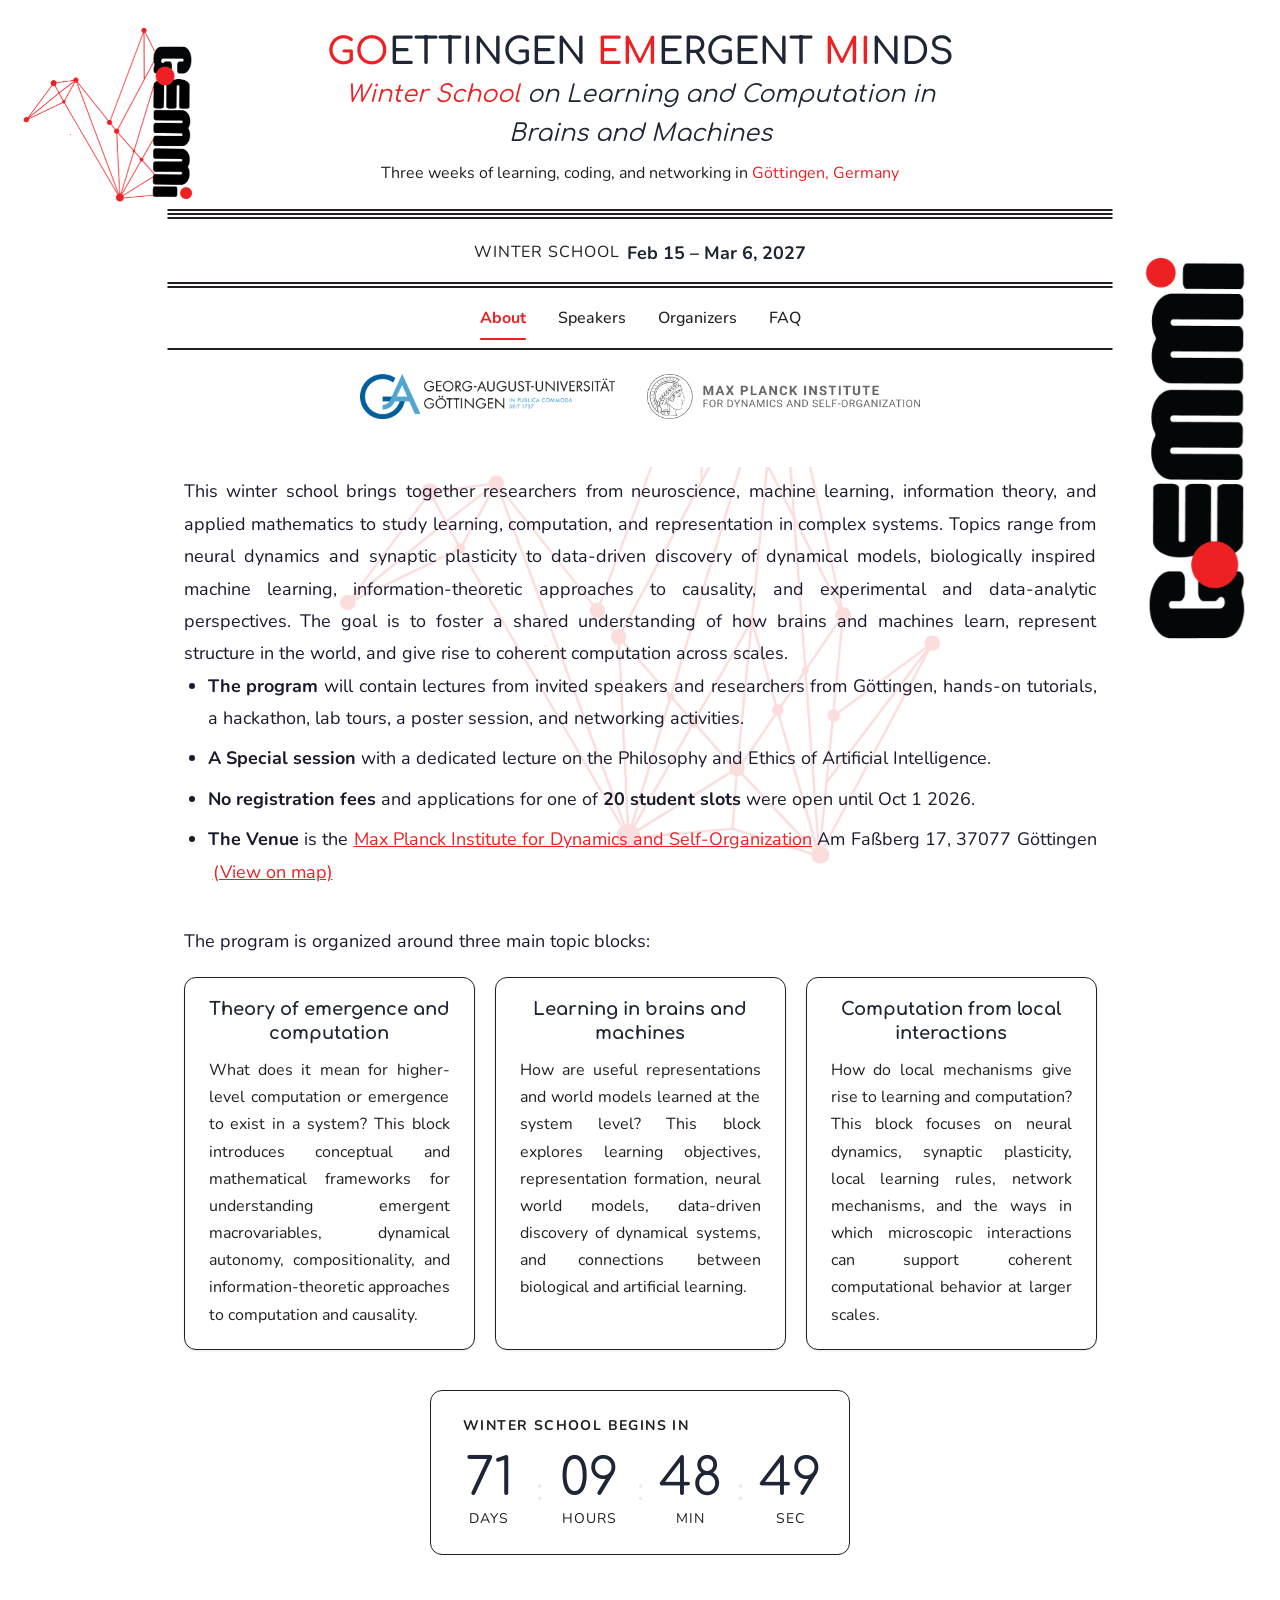
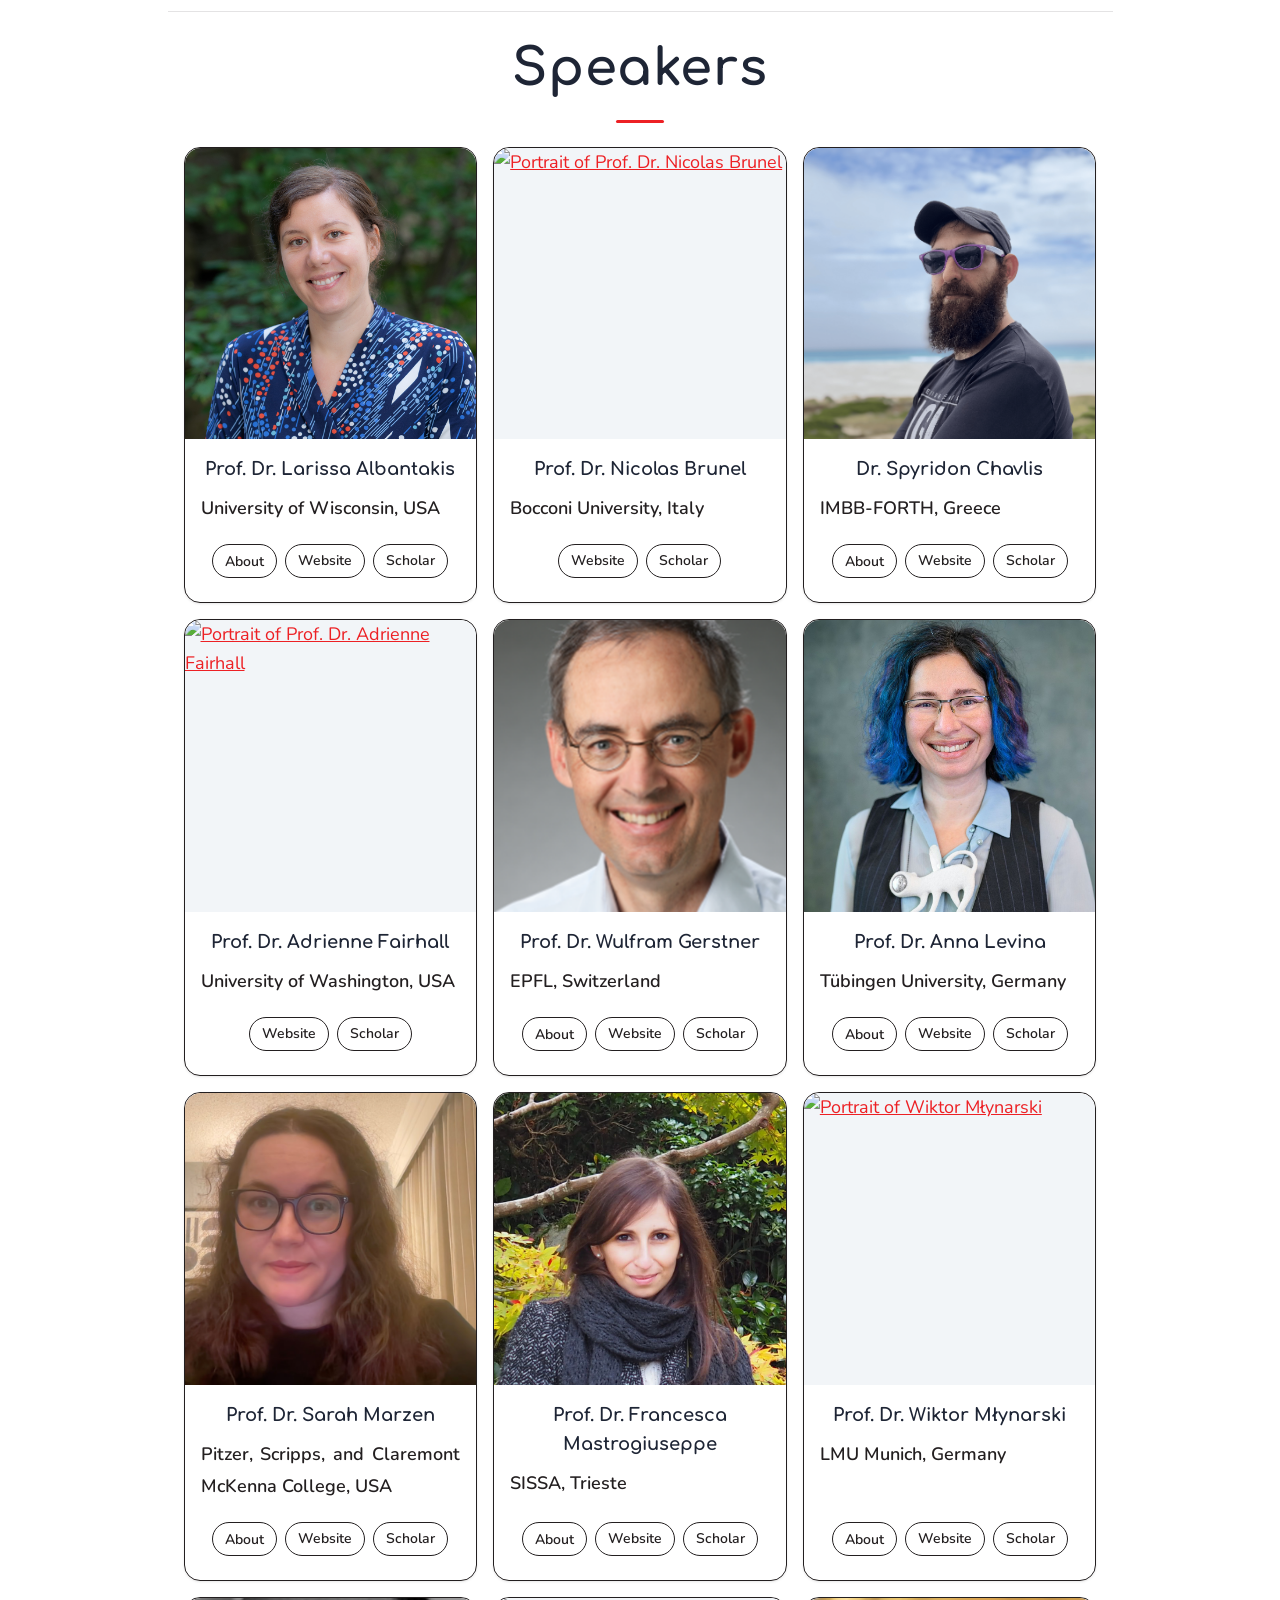
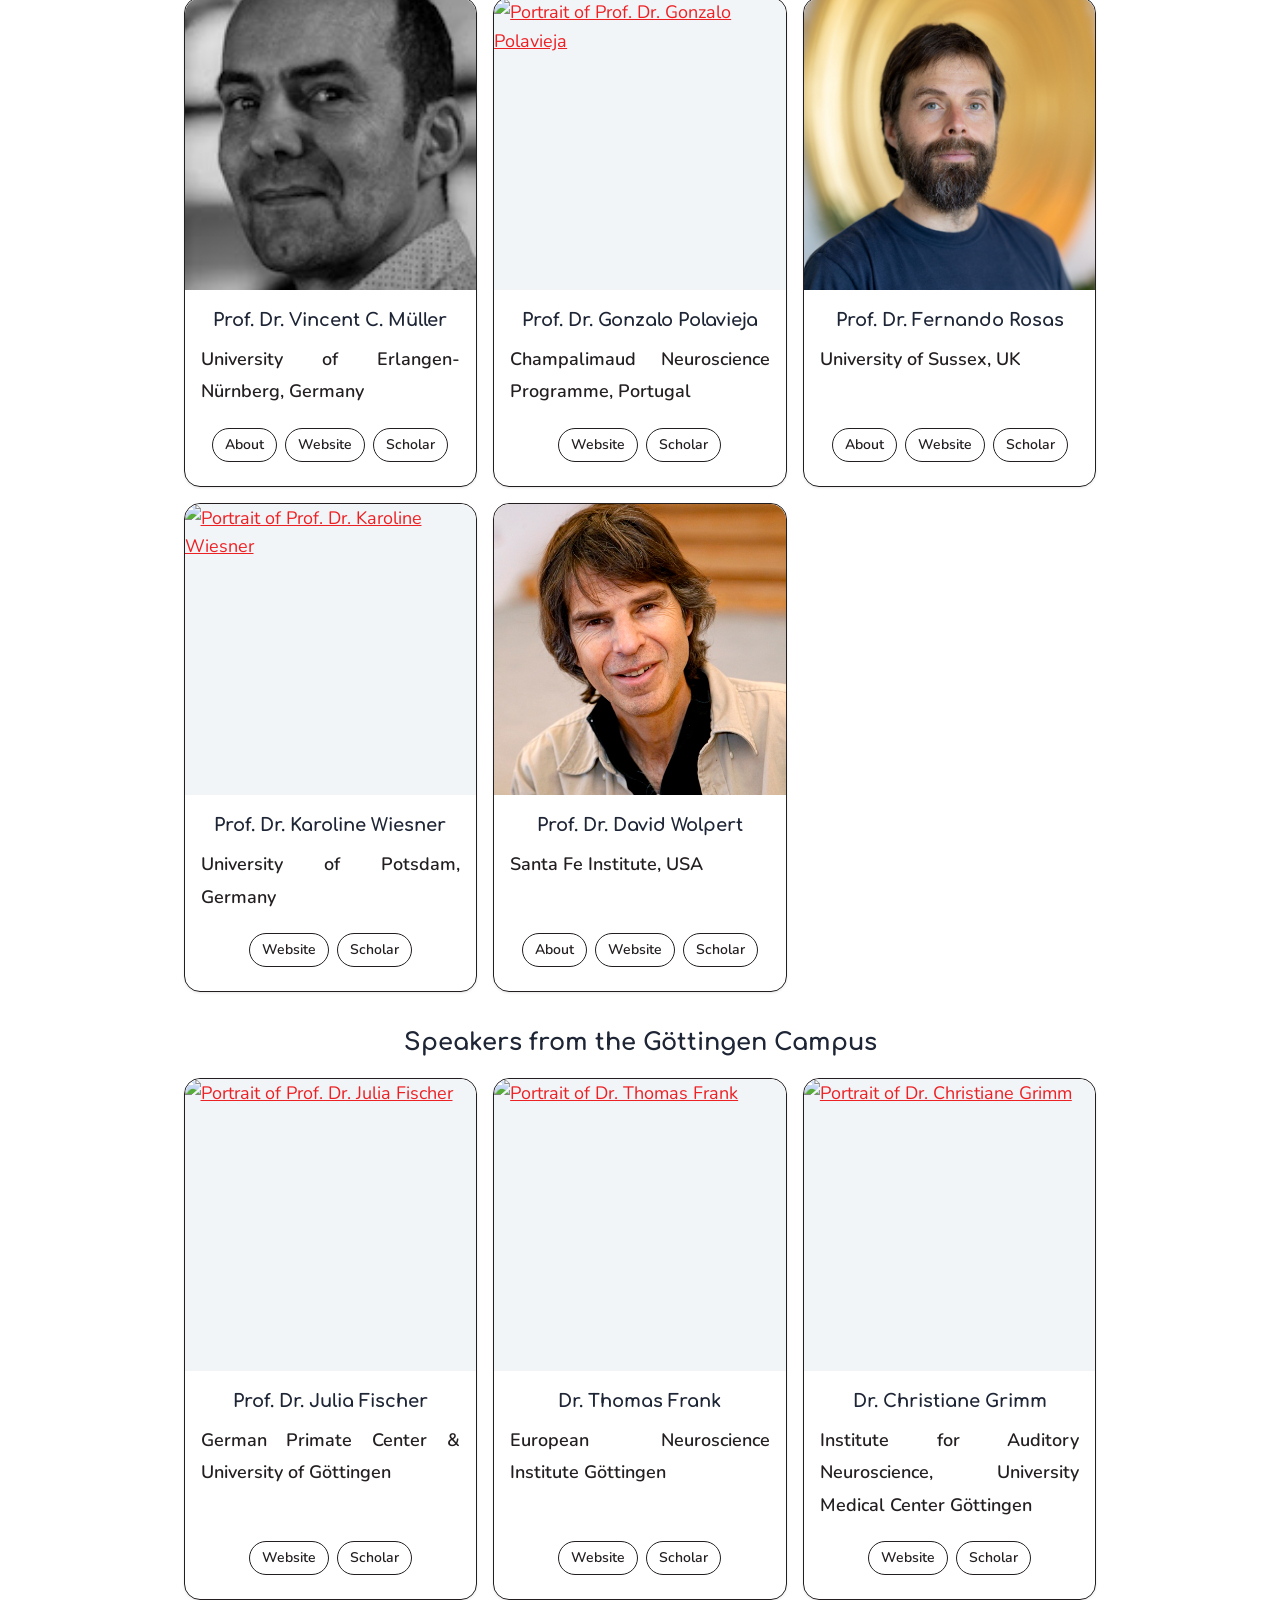
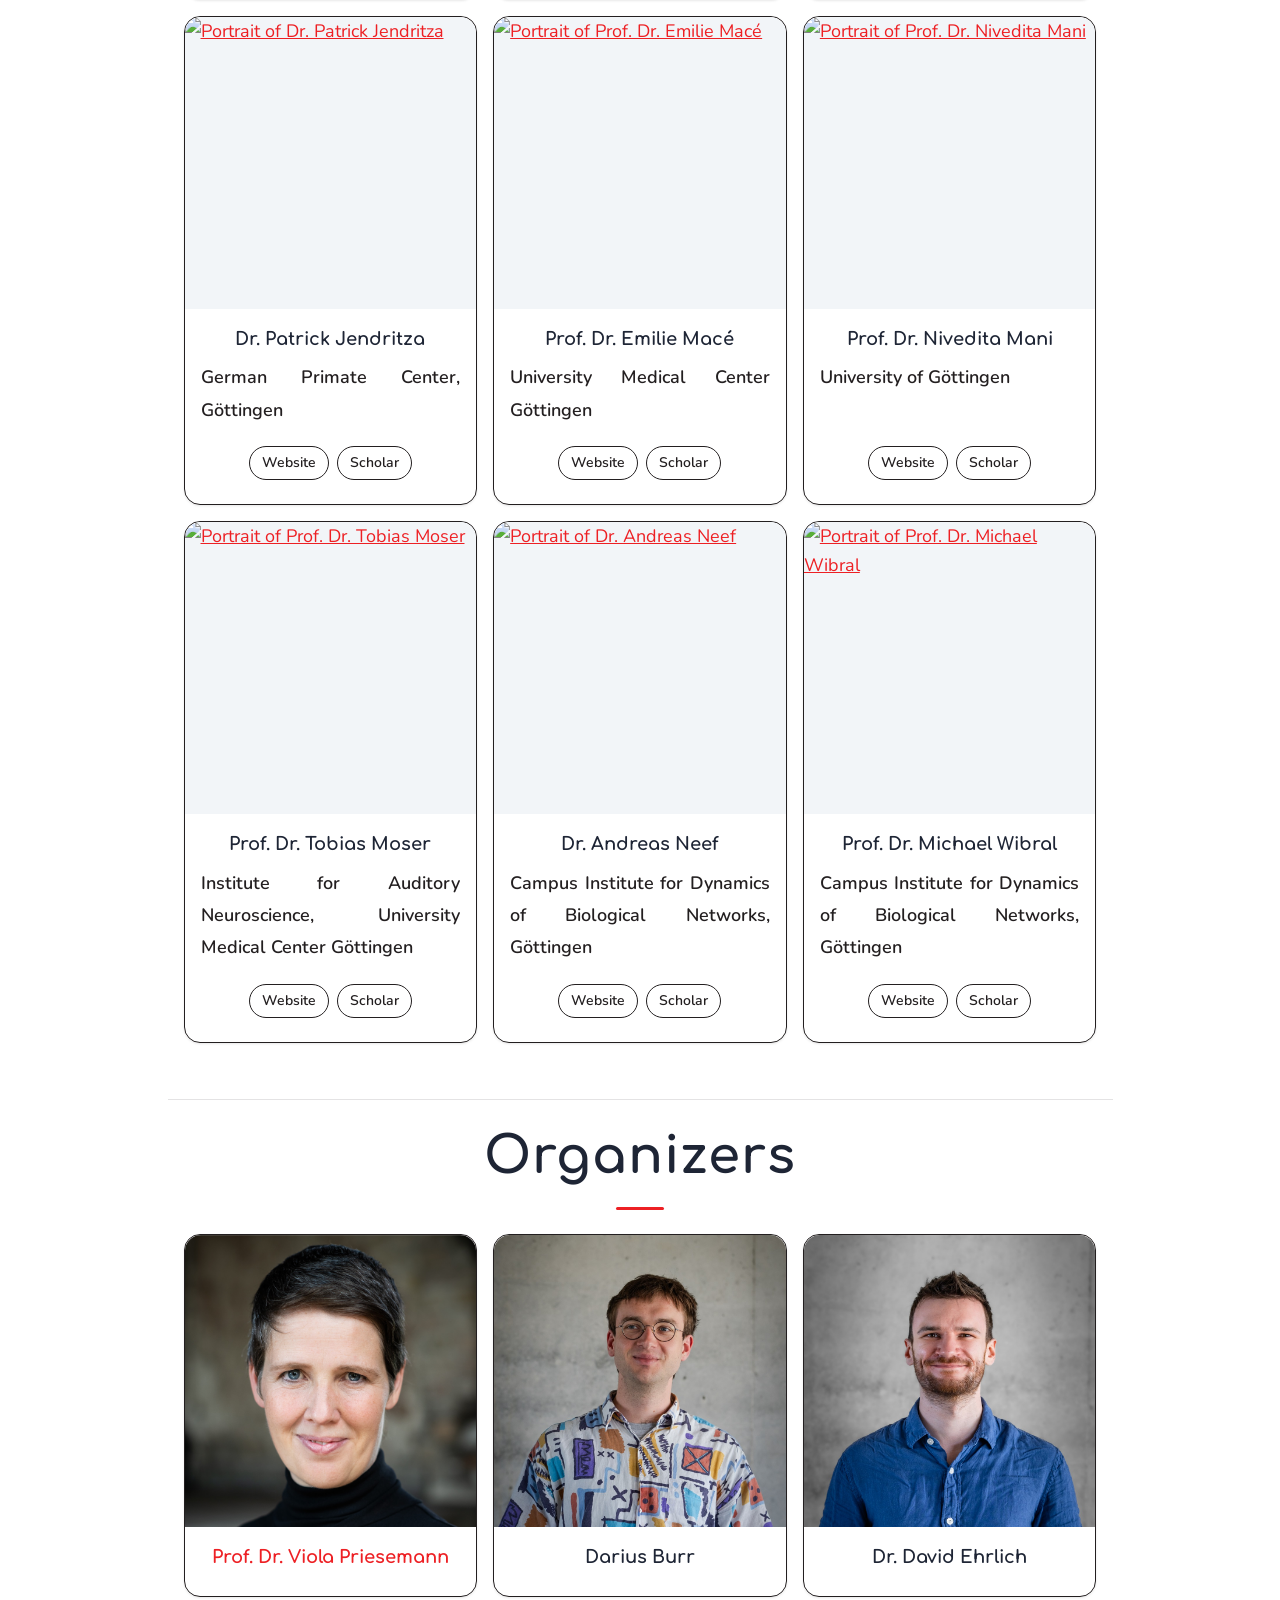
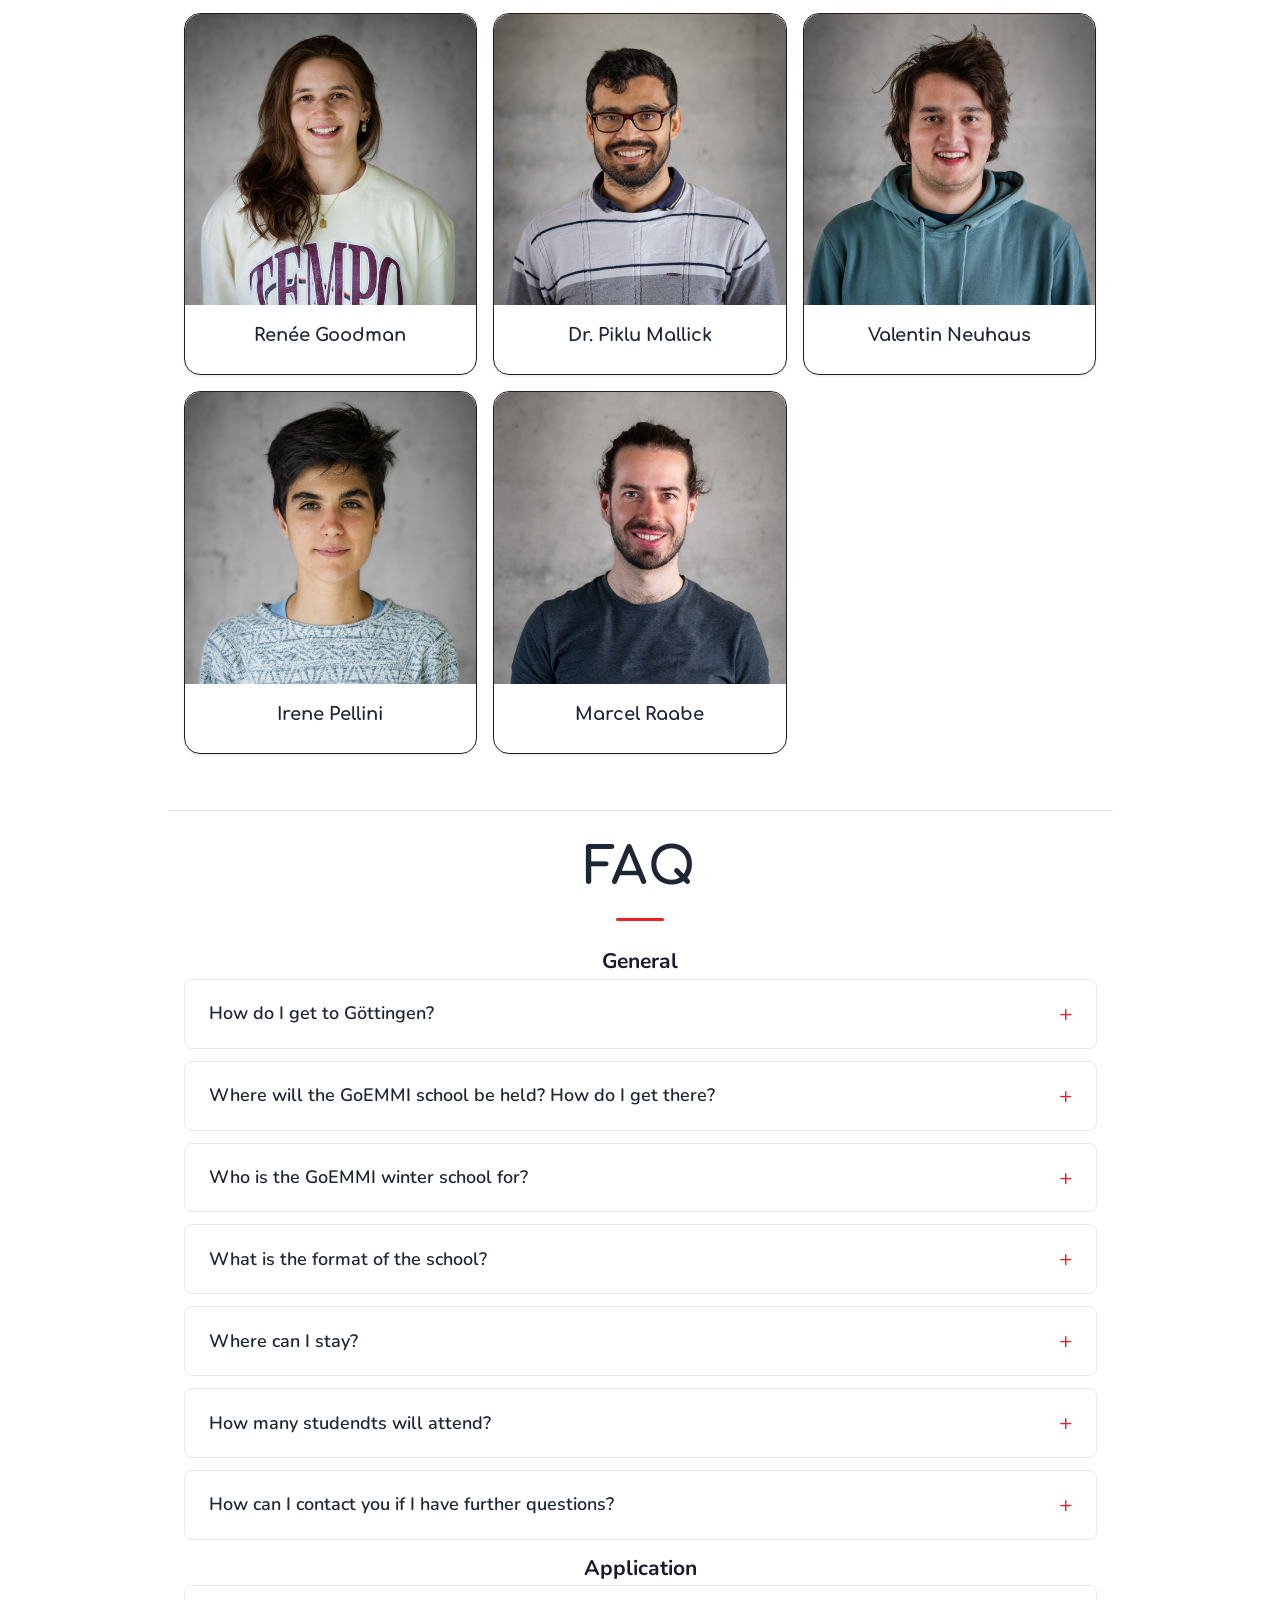
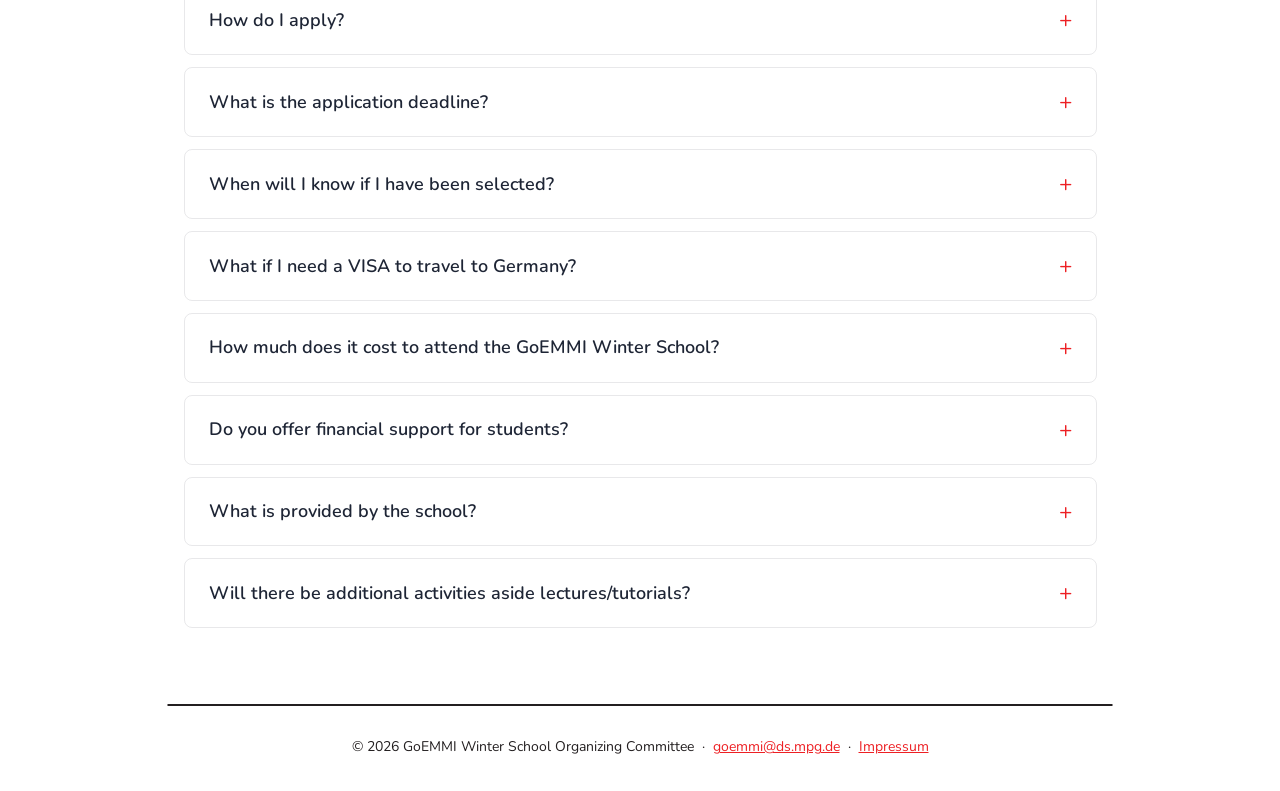
==== commit ccd4b7df: "Applications closed" ====
--- a/index.html
+++ b/index.html
@@ -29,19 +29,7 @@
         <span class="calendar-date-label">Winter School</span>
         <span class="calendar-date-val">Feb 15 – Mar 6, 2027</span>
       </span>
-      
-      <span class="calendar-date-item">
-        <span class="calendar-date-label">Registration open until</span>
-        <span class="calendar-date-val">Oct 1, 2026</span>
-      </span>
     </div>
-    <a href="https://events.gwdg.de/event/1440/registrations/1227/" target="_blank" rel="noopener noreferrer" class="calendar-strip-apply-btn">
-      <svg width="14" height="14" viewBox="0 0 24 24" fill="none" stroke="currentColor" stroke-width="2.5" aria-hidden="true"><path d="M5 12h14M12 5l7 7-7 7"/></svg>
-      <span class="apply-btn-text">
-        <span class="apply-btn-main">APPLY NOW</span>
-        <span class="apply-btn-sub">20 slots available</span>
-      </span>
-    </a>
   </section>
 
 
@@ -73,7 +61,7 @@
     <ul>
       <li><strong>The program </strong> will contain lectures from invited speakers and researchers from Göttingen, hands-on tutorials, a hackathon, lab tours, a poster session, and networking activities.</li>
       <li><strong>A Special session</strong> with a dedicated lecture on the Philosophy and Ethics of Artificial Intelligence.</li>
-      <li><strong>No registration fees</strong> and <a href="https://events.gwdg.de/event/1440/registrations/1227/" target="_blank" rel="noopener noreferrer">applications</a> for one of <strong>20 student slots</strong> are open until Oct 1 2026.</li>
+      <li><strong>No registration fees</strong> and applications for one of <strong>20 student slots</strong> were open until Oct 1 2026.</li>
       <li><strong>The Venue</strong> is the <a href="https://www.ds.mpg.de/en" target="_blank" rel="noopener noreferrer">Max Planck Institute for Dynamics and Self-Organization</a> Am Faßberg 17, 37077 Göttingen &nbsp;<a href="https://maps.app.goo.gl/A9B45QBCSXXDCXxF8" target="_blank" rel="noopener noreferrer">(View on map)</a></li>
     </ul>
 
@@ -96,10 +84,6 @@
     </div>
 
     <div class="countdown-grid" style="margin-top: var(--space-10);">
-      <div class="countdown-box" id="countdown-apply">
-        <div class="countdown-box-title"><a href="https://events.gwdg.de/event/1440/registrations/1227/" target="_blank" rel="noopener noreferrer">APPLICATIONS</a> DEADLINE ENDS IN</div>
-        <div class="countdown-digits"></div>
-      </div>
       <div class="countdown-box" id="countdown-event">
         <div class="countdown-box-title">WINTER SCHOOL BEGINS IN</div>
         <div class="countdown-digits"></div>
@@ -697,7 +681,7 @@
             <details>
                 <summary>How do I apply?</summary>
                 <div class="faq-content">
-                    <p><a href="https://events.gwdg.de/event/1440/registrations/1227/" target="_blank" rel="noopener noreferrer">Applications</a> are now open! Please have your up-to-date CV ready. You will be asked to indicate your level of confidence with programming languages and to briefly summarize your research projects related to the topic of the school. Youre carreer level will be taken into account to normalize obvious discrepancies in research experience. No reference letters are required.</p>
+                    <p>Applications are now open! Please have your up-to-date CV ready. You will be asked to indicate your level of confidence with programming languages and to briefly summarize your research projects related to the topic of the school. Youre carreer level will be taken into account to normalize obvious discrepancies in research experience. No reference letters are required.</p>
                 </div>
             </details>
             
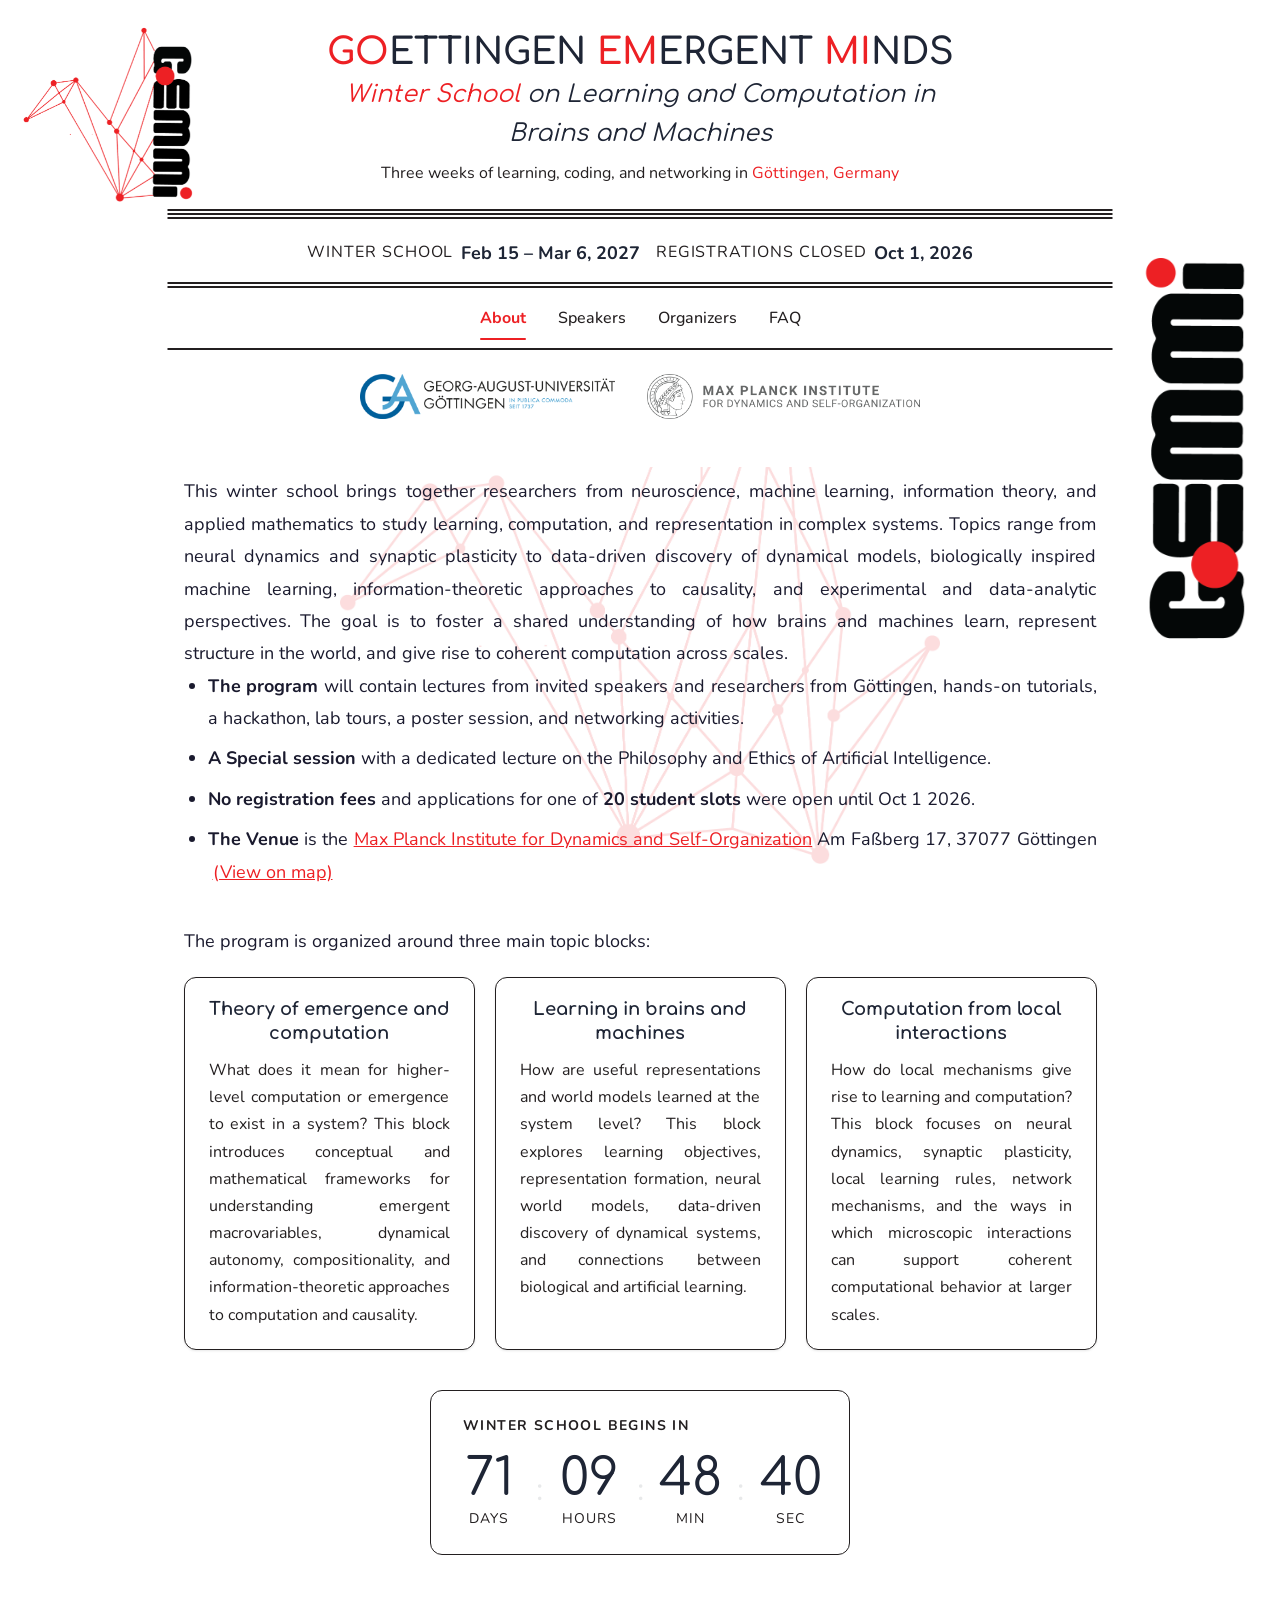
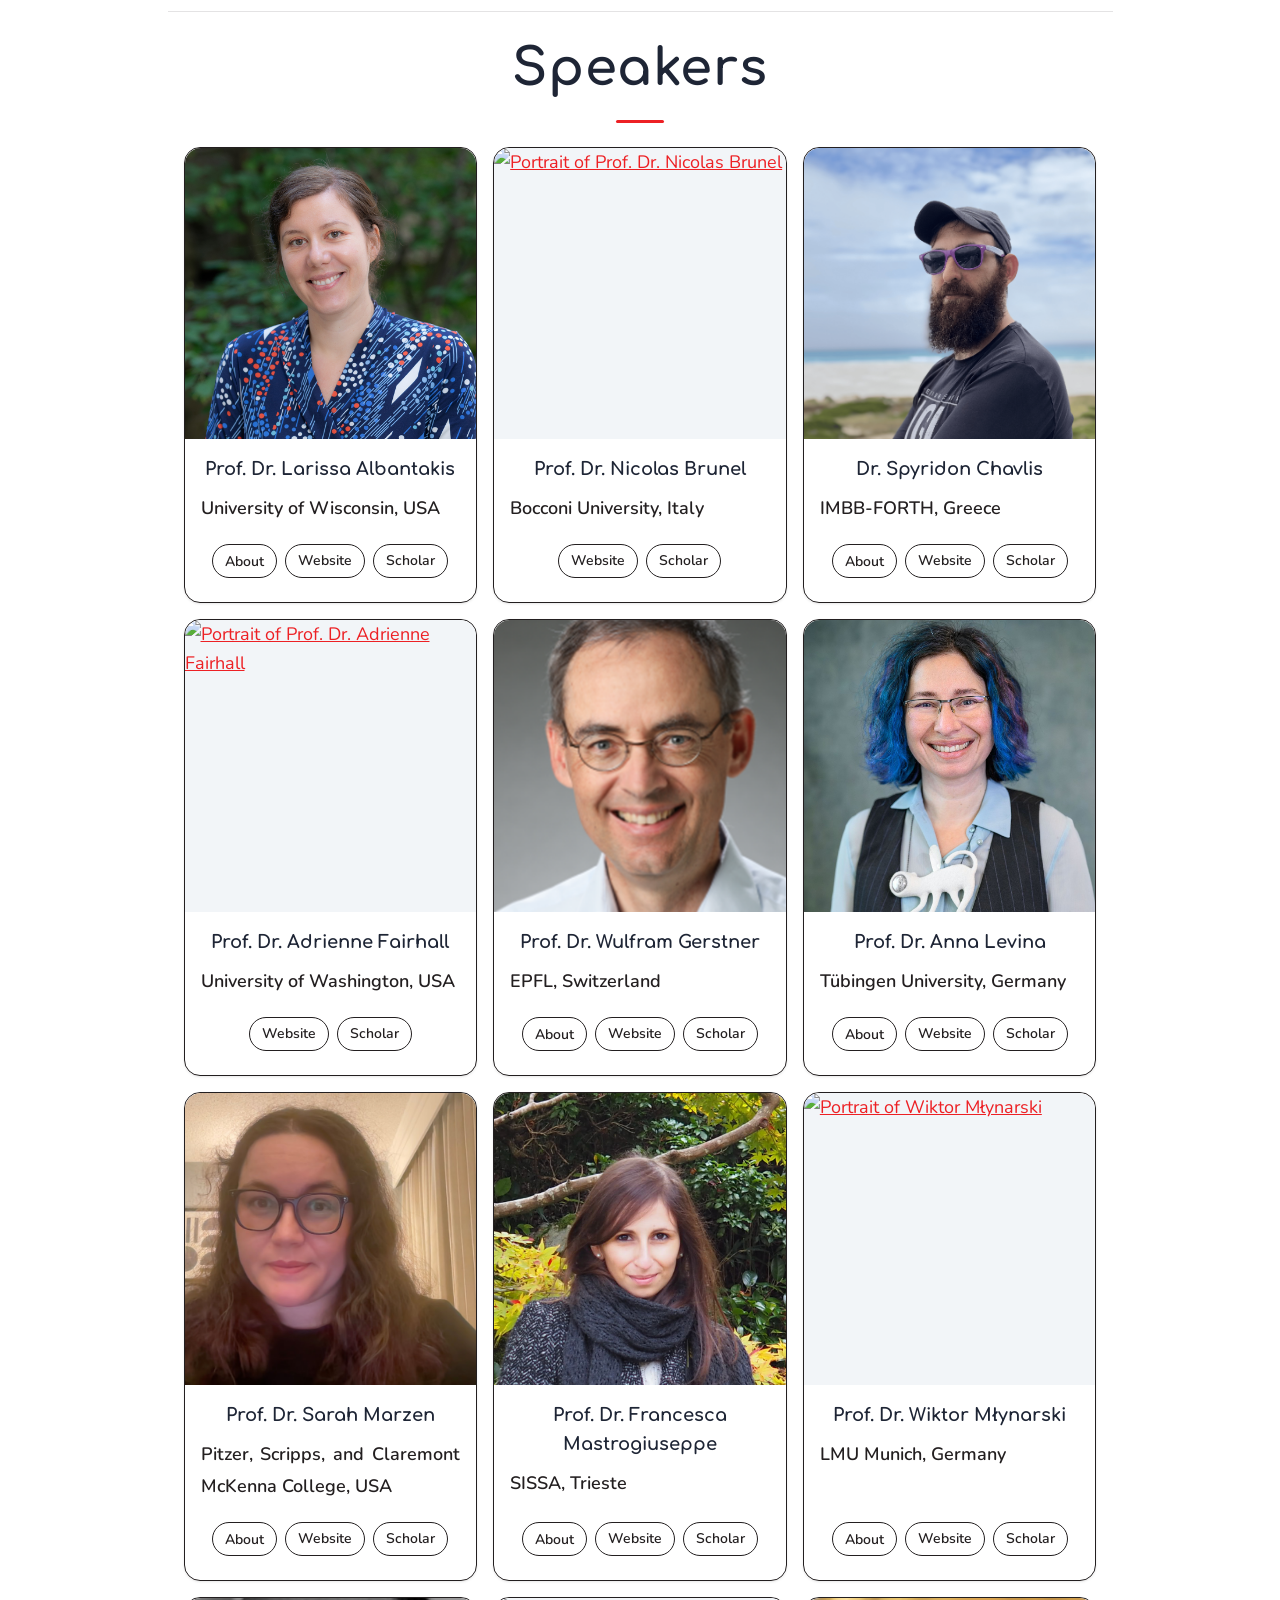
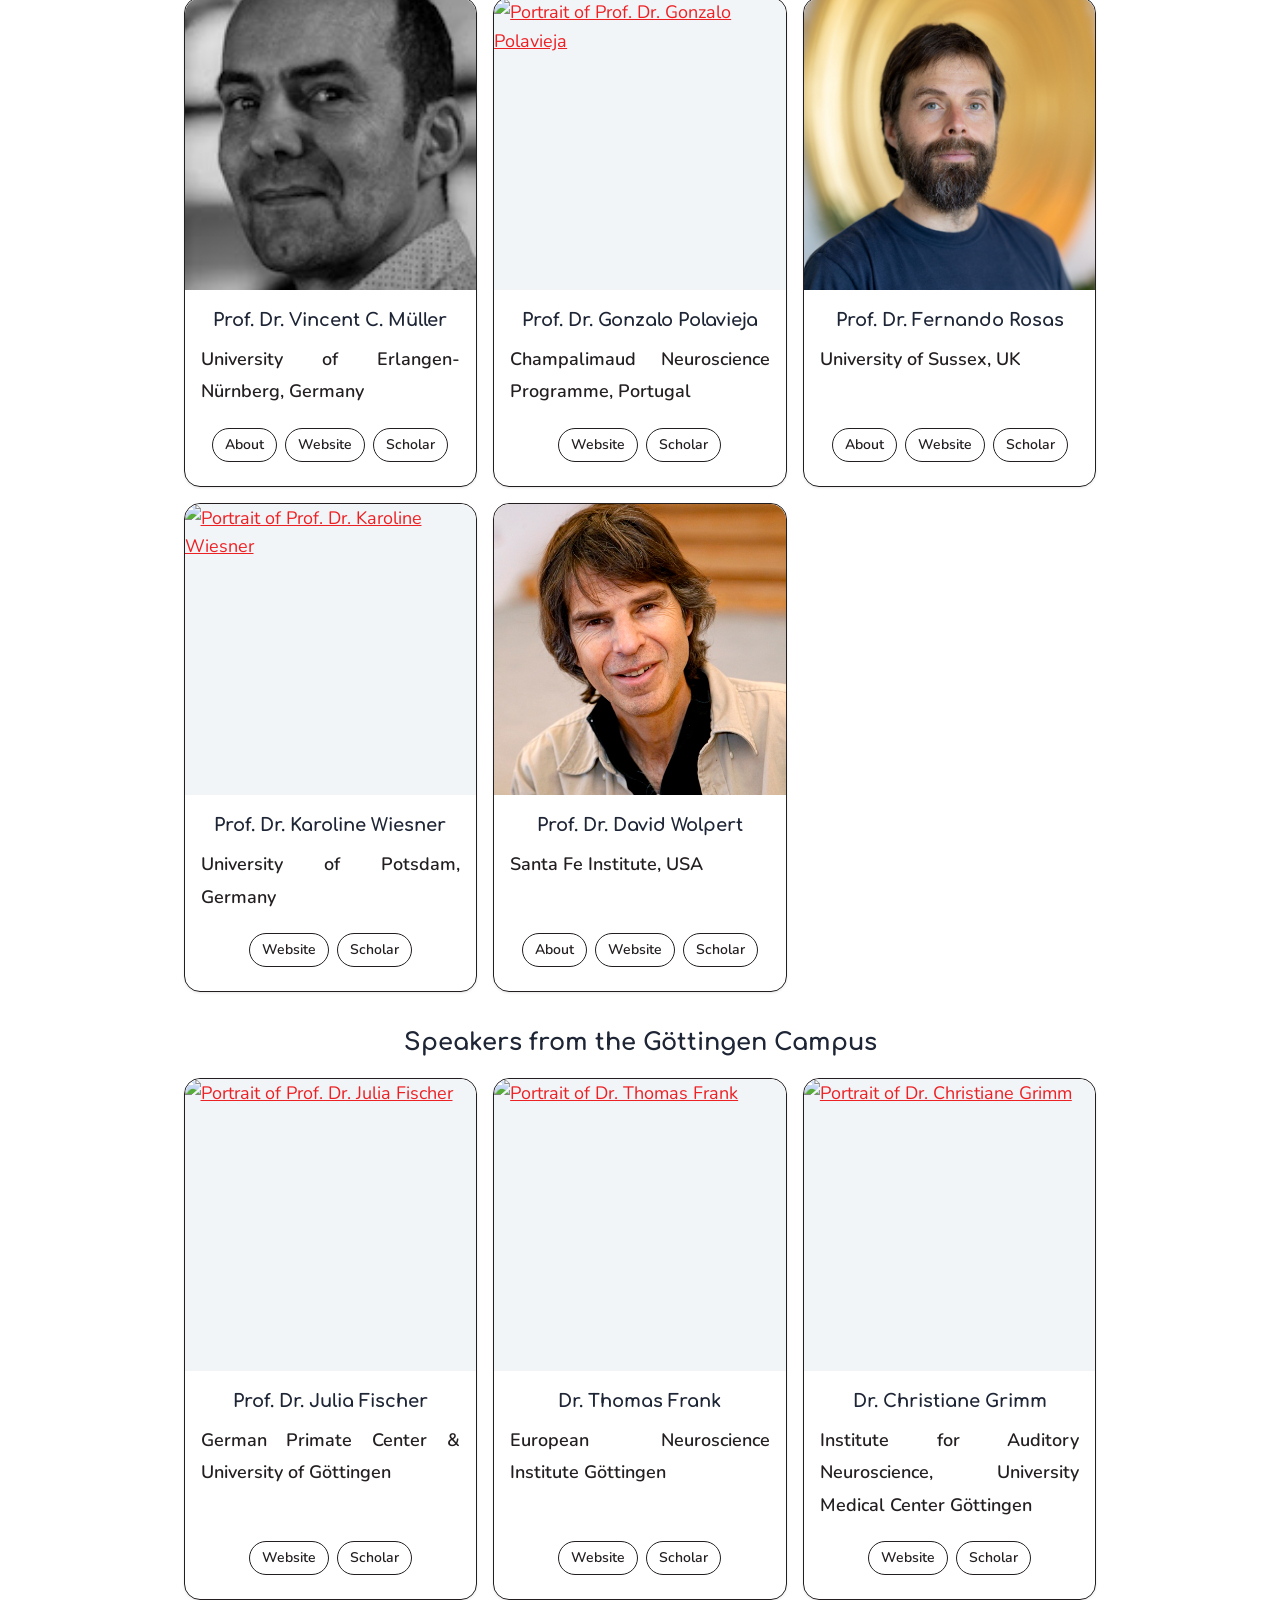
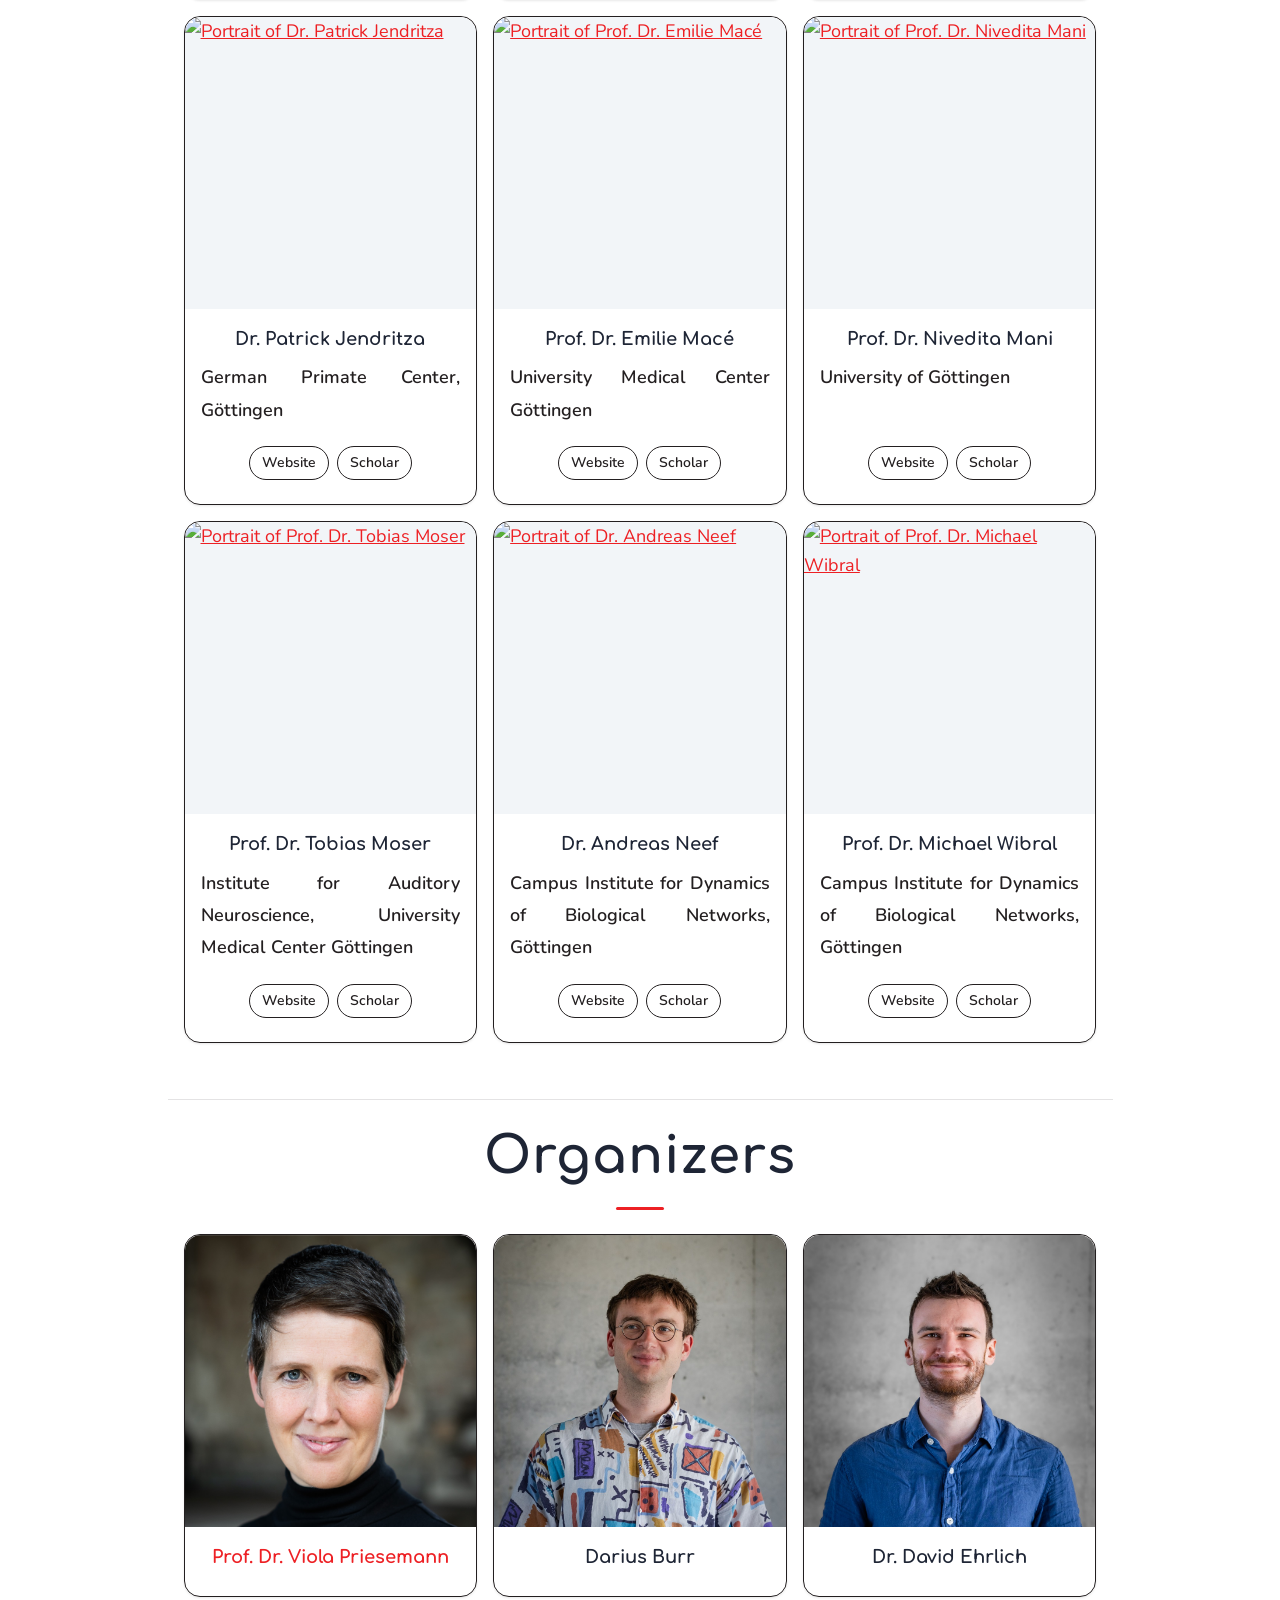
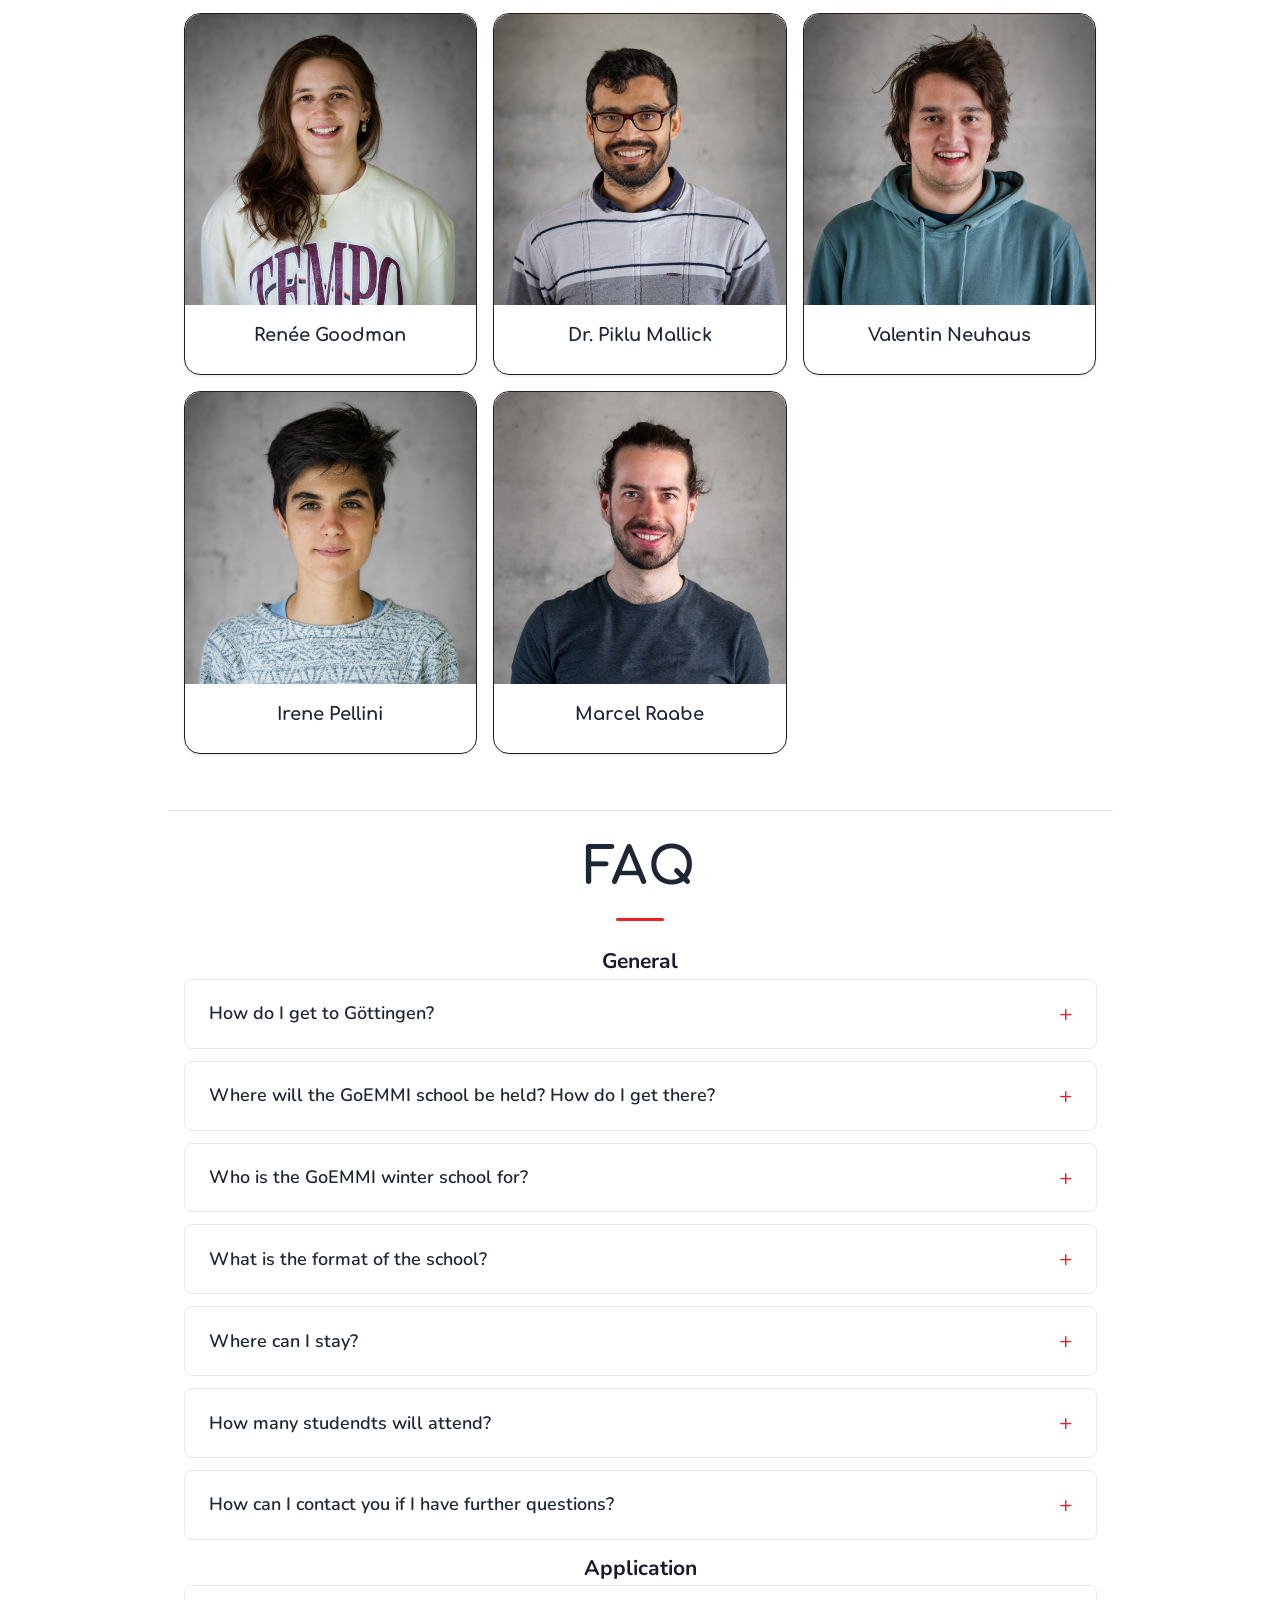
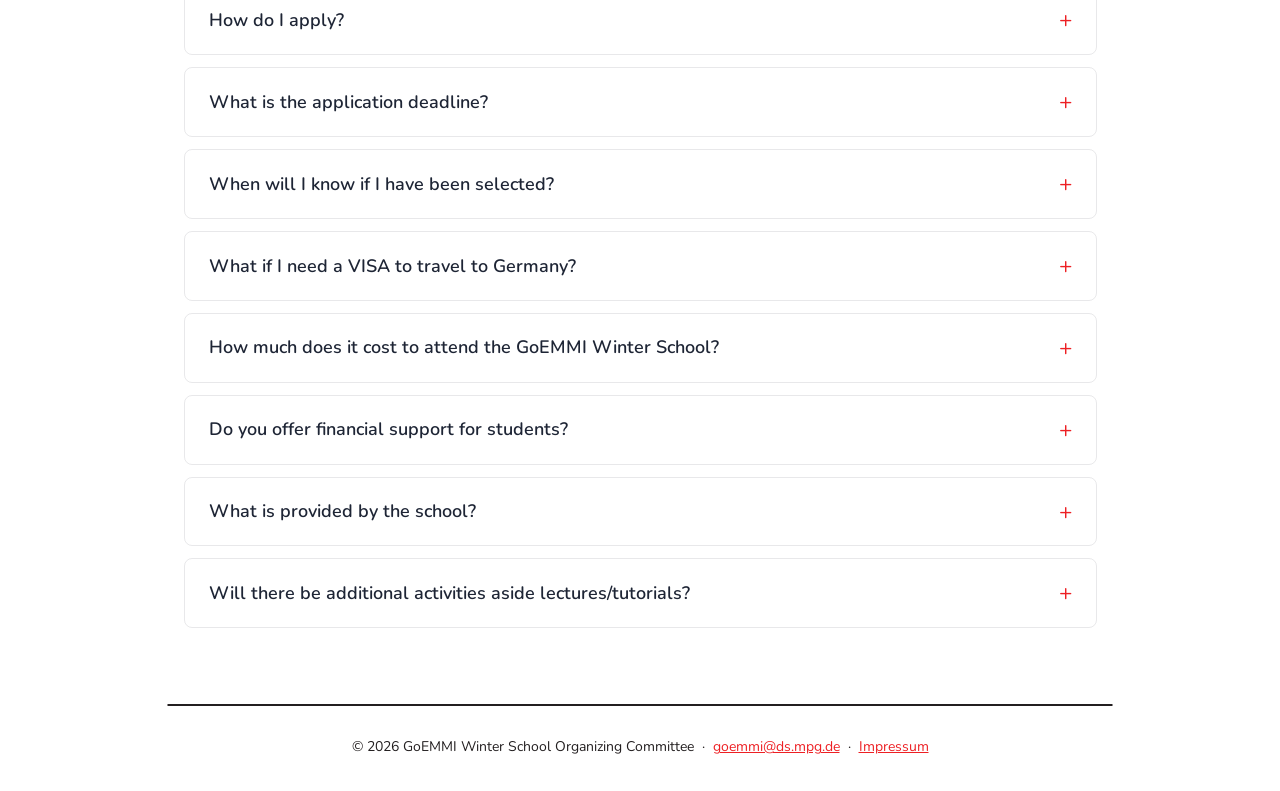
==== commit ffeed99e: "applications/registrations closed" ====
--- a/index.html
+++ b/index.html
@@ -28,6 +28,11 @@
       <span class="calendar-date-item">
         <span class="calendar-date-label">Winter School</span>
         <span class="calendar-date-val">Feb 15 – Mar 6, 2027</span>
+      </span>
+
+      <span class="calendar-date-item">
+        <span class="calendar-date-label">Registrations closed</span>
+        <span class="calendar-date-val">Oct 1, 2026</span>
       </span>
     </div>
   </section>
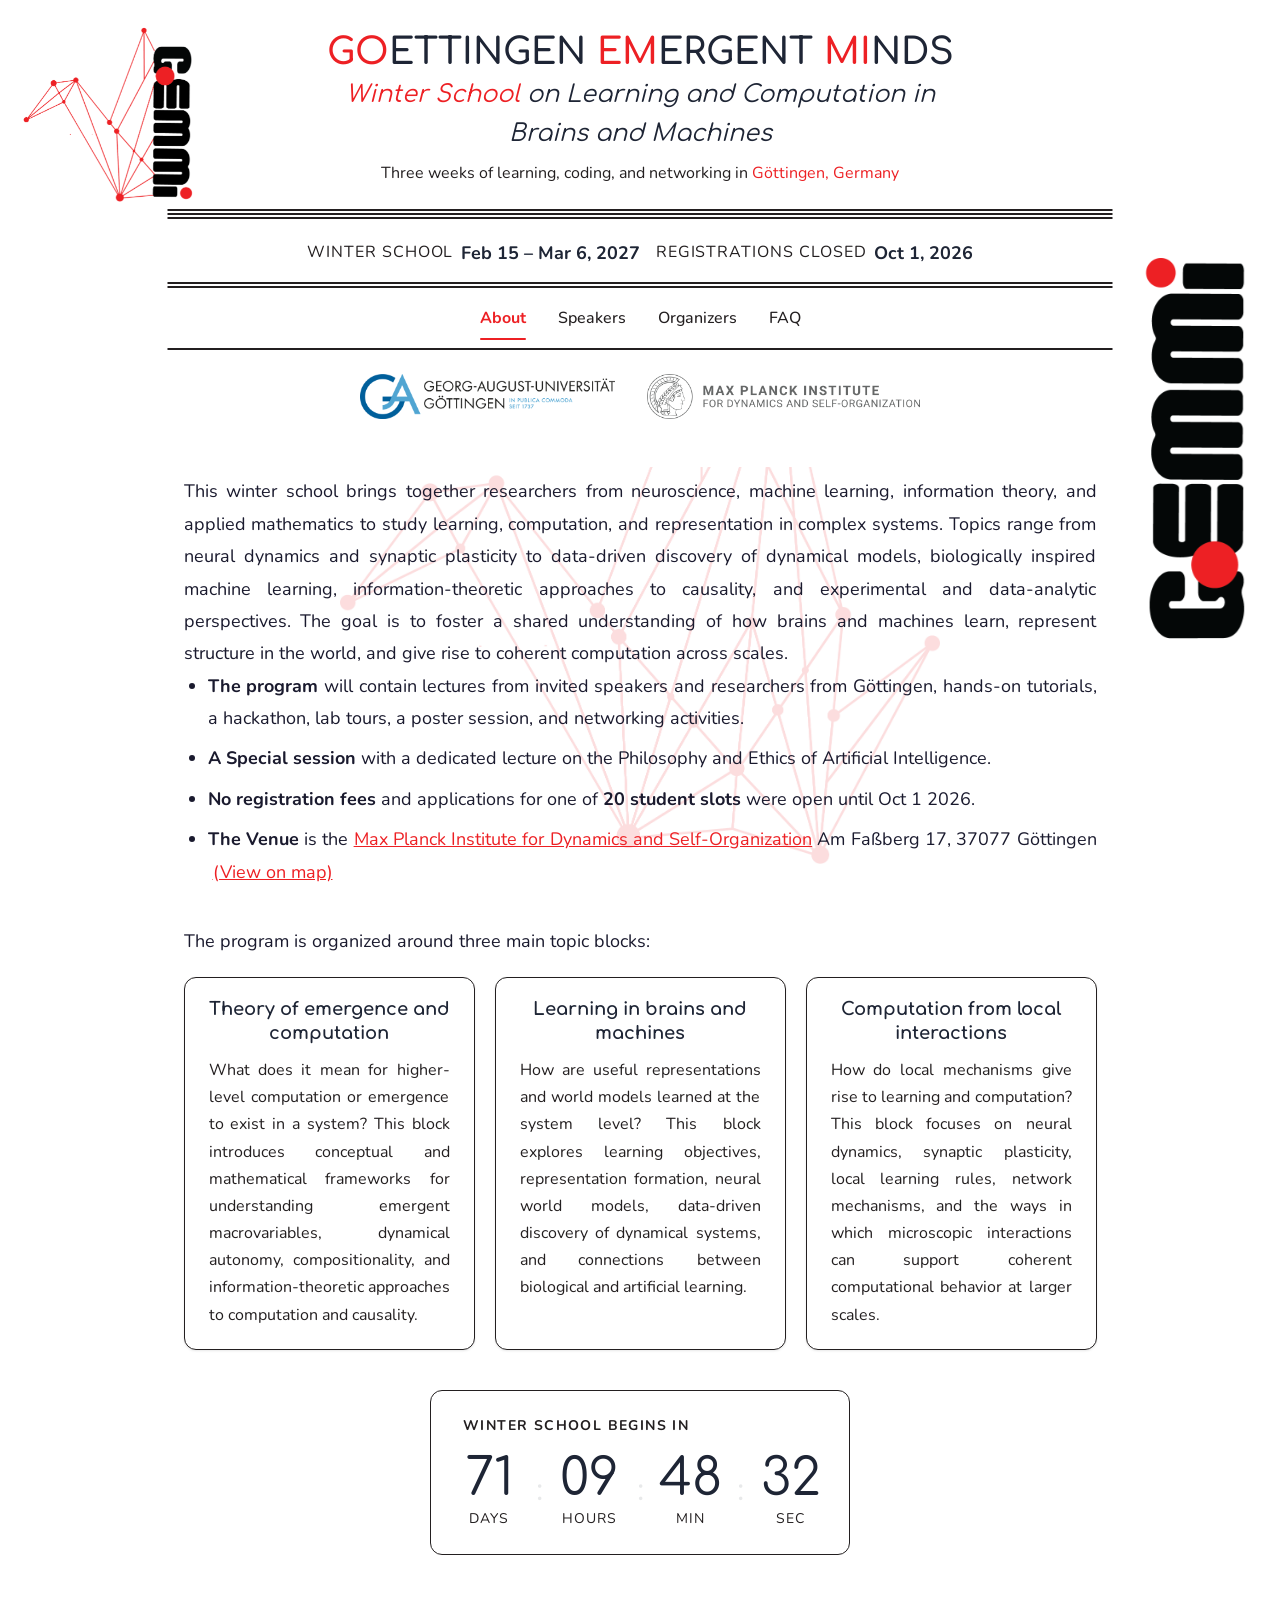
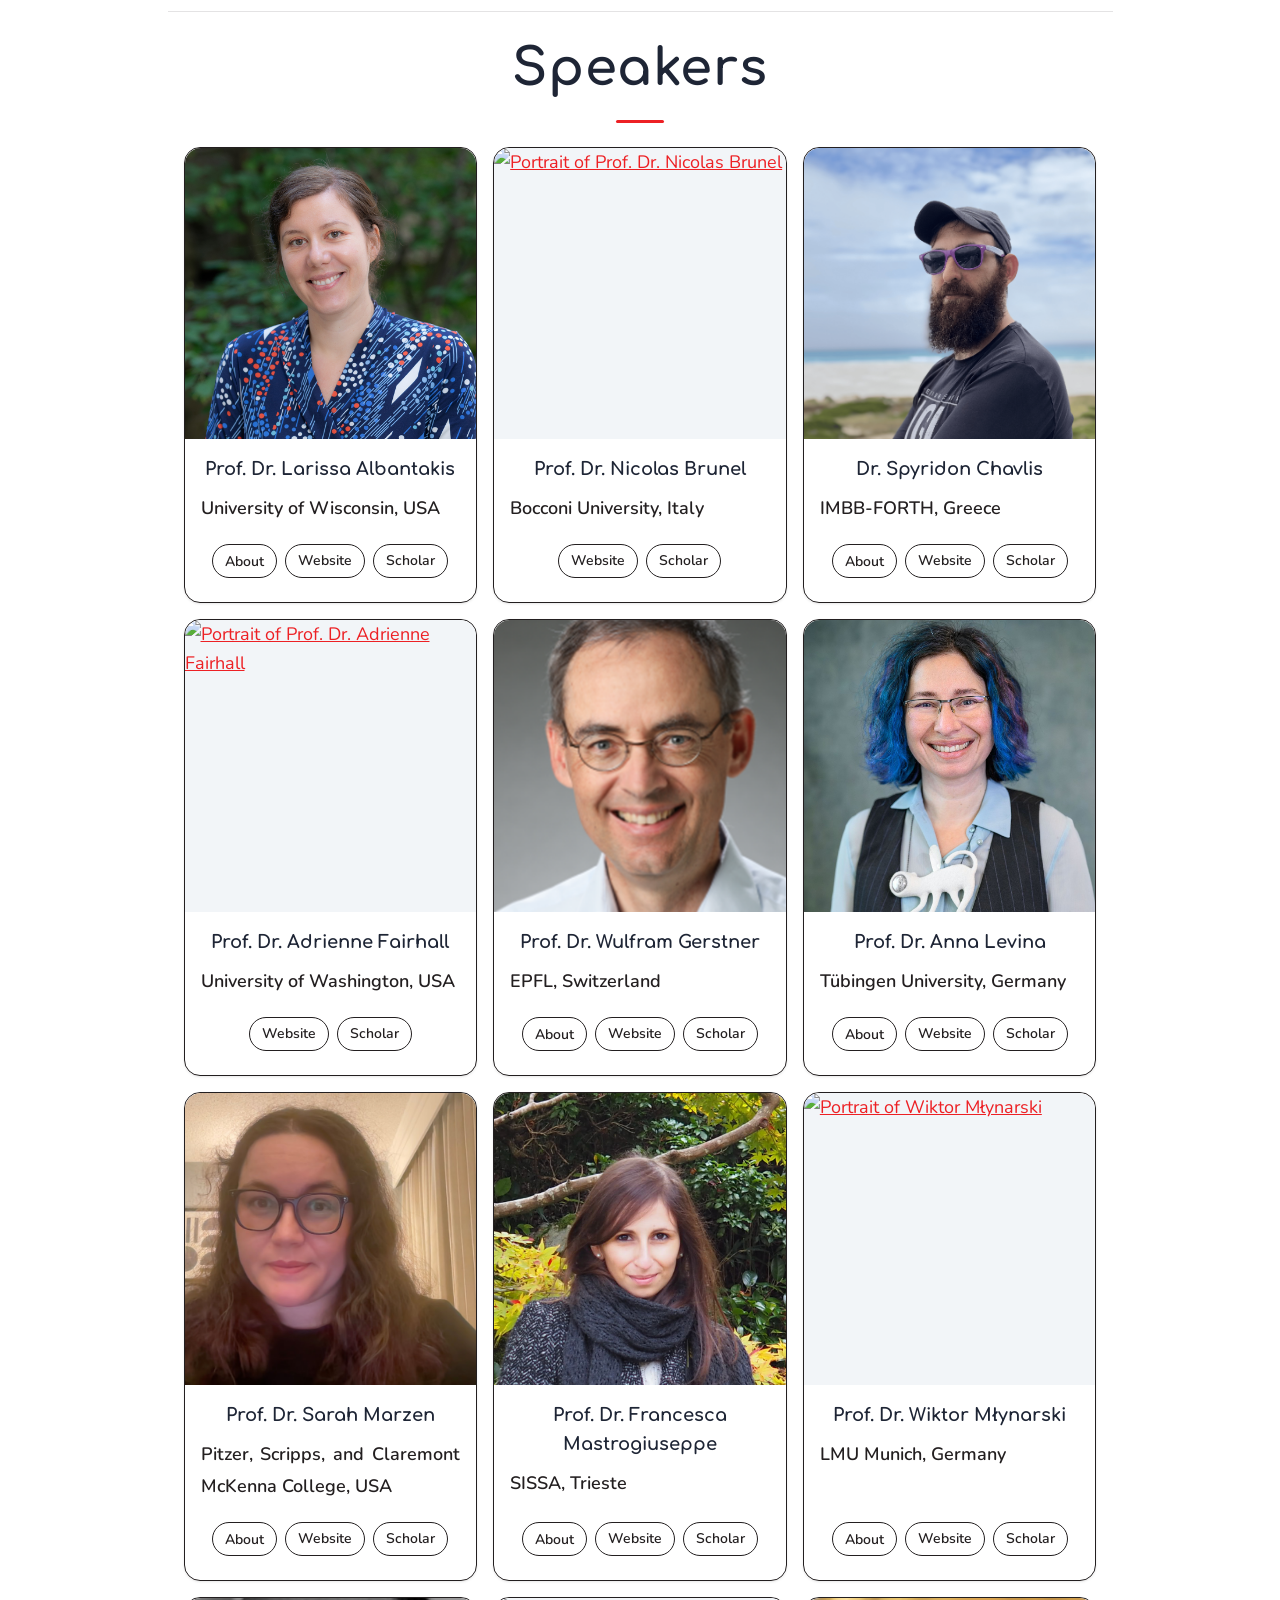
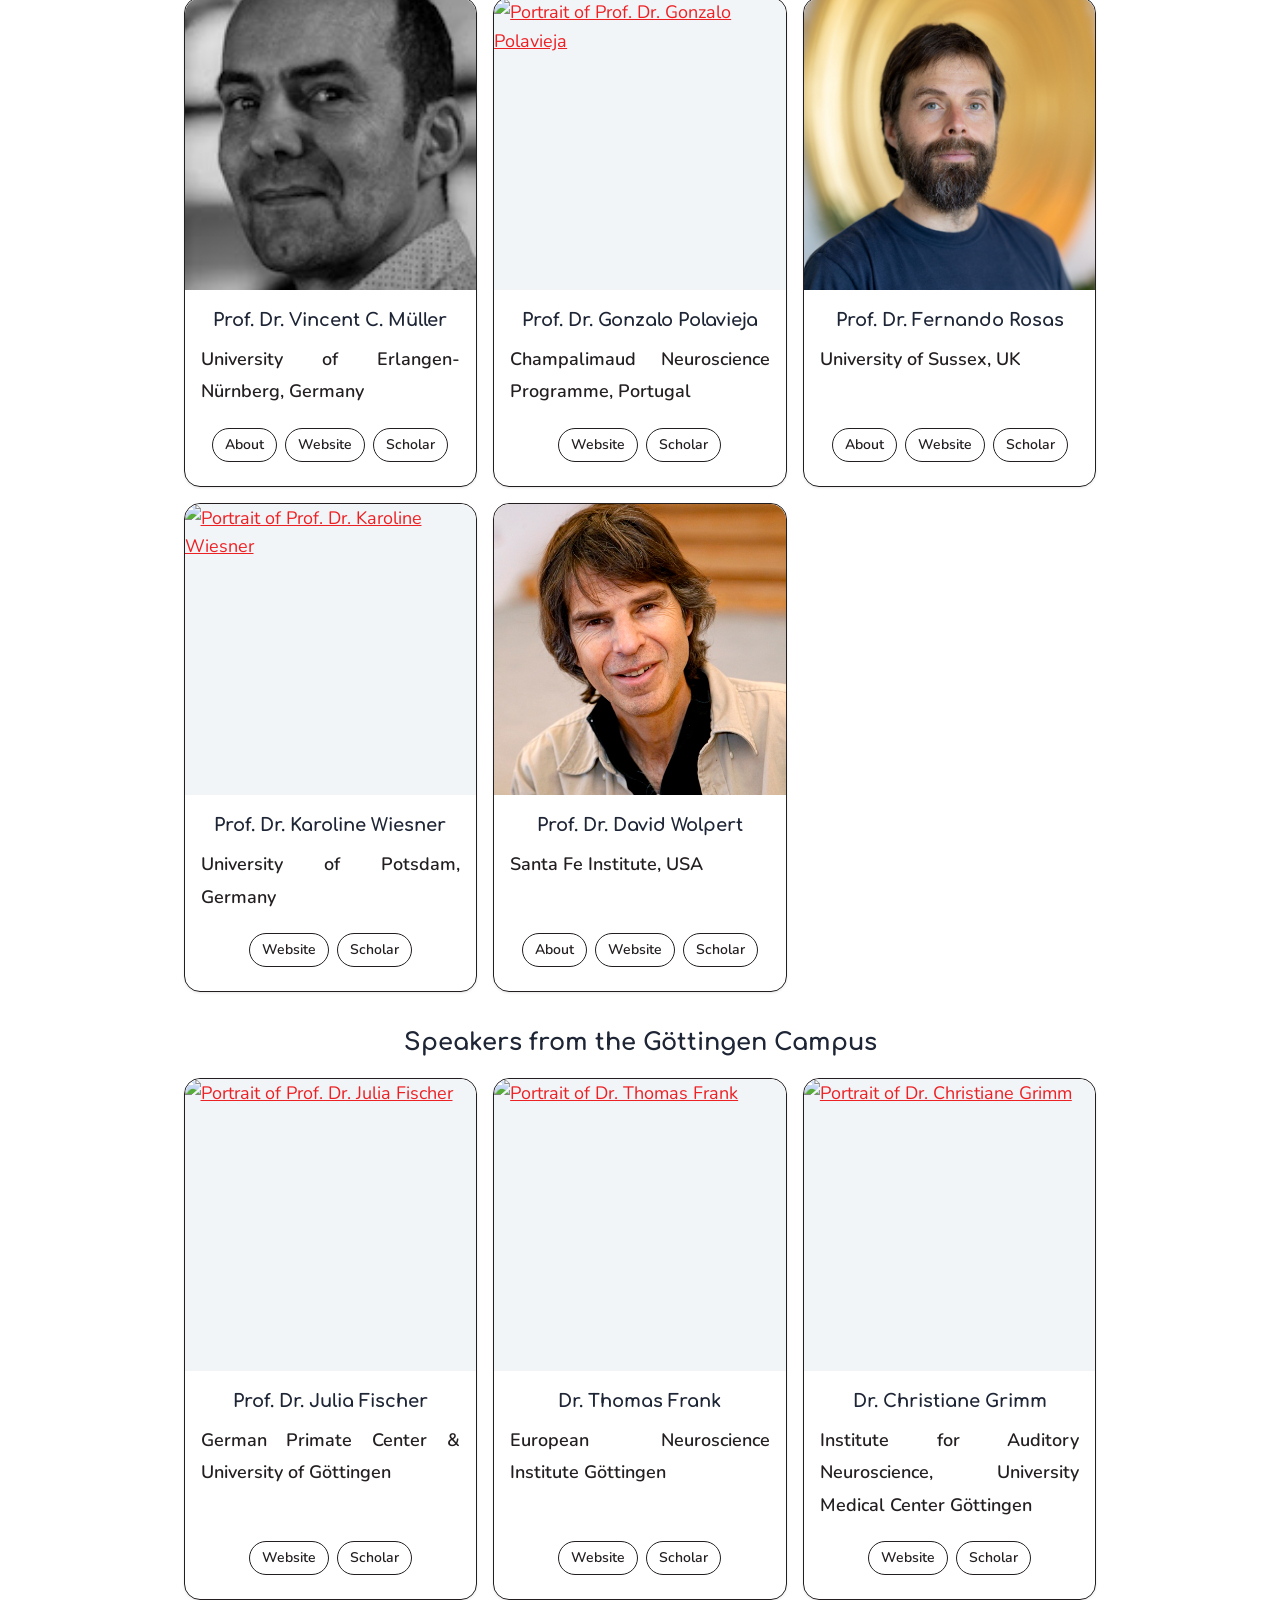
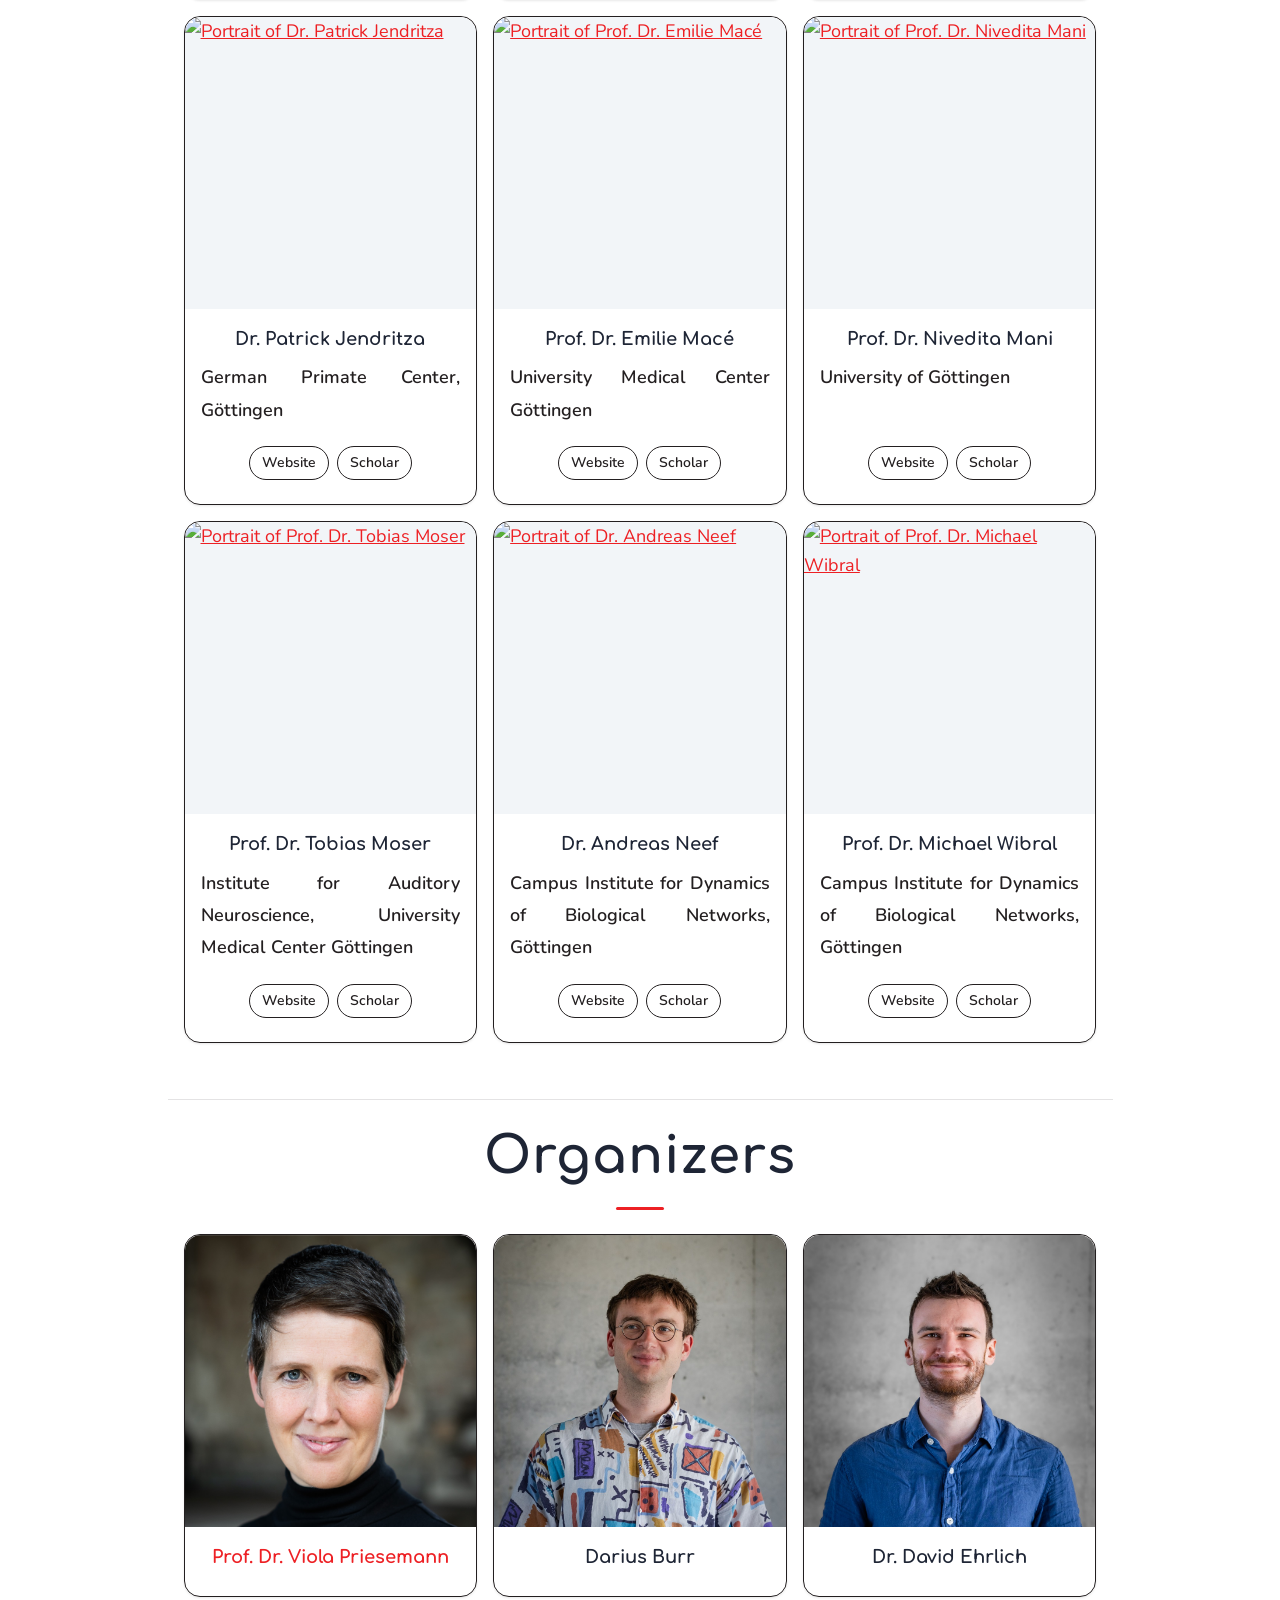
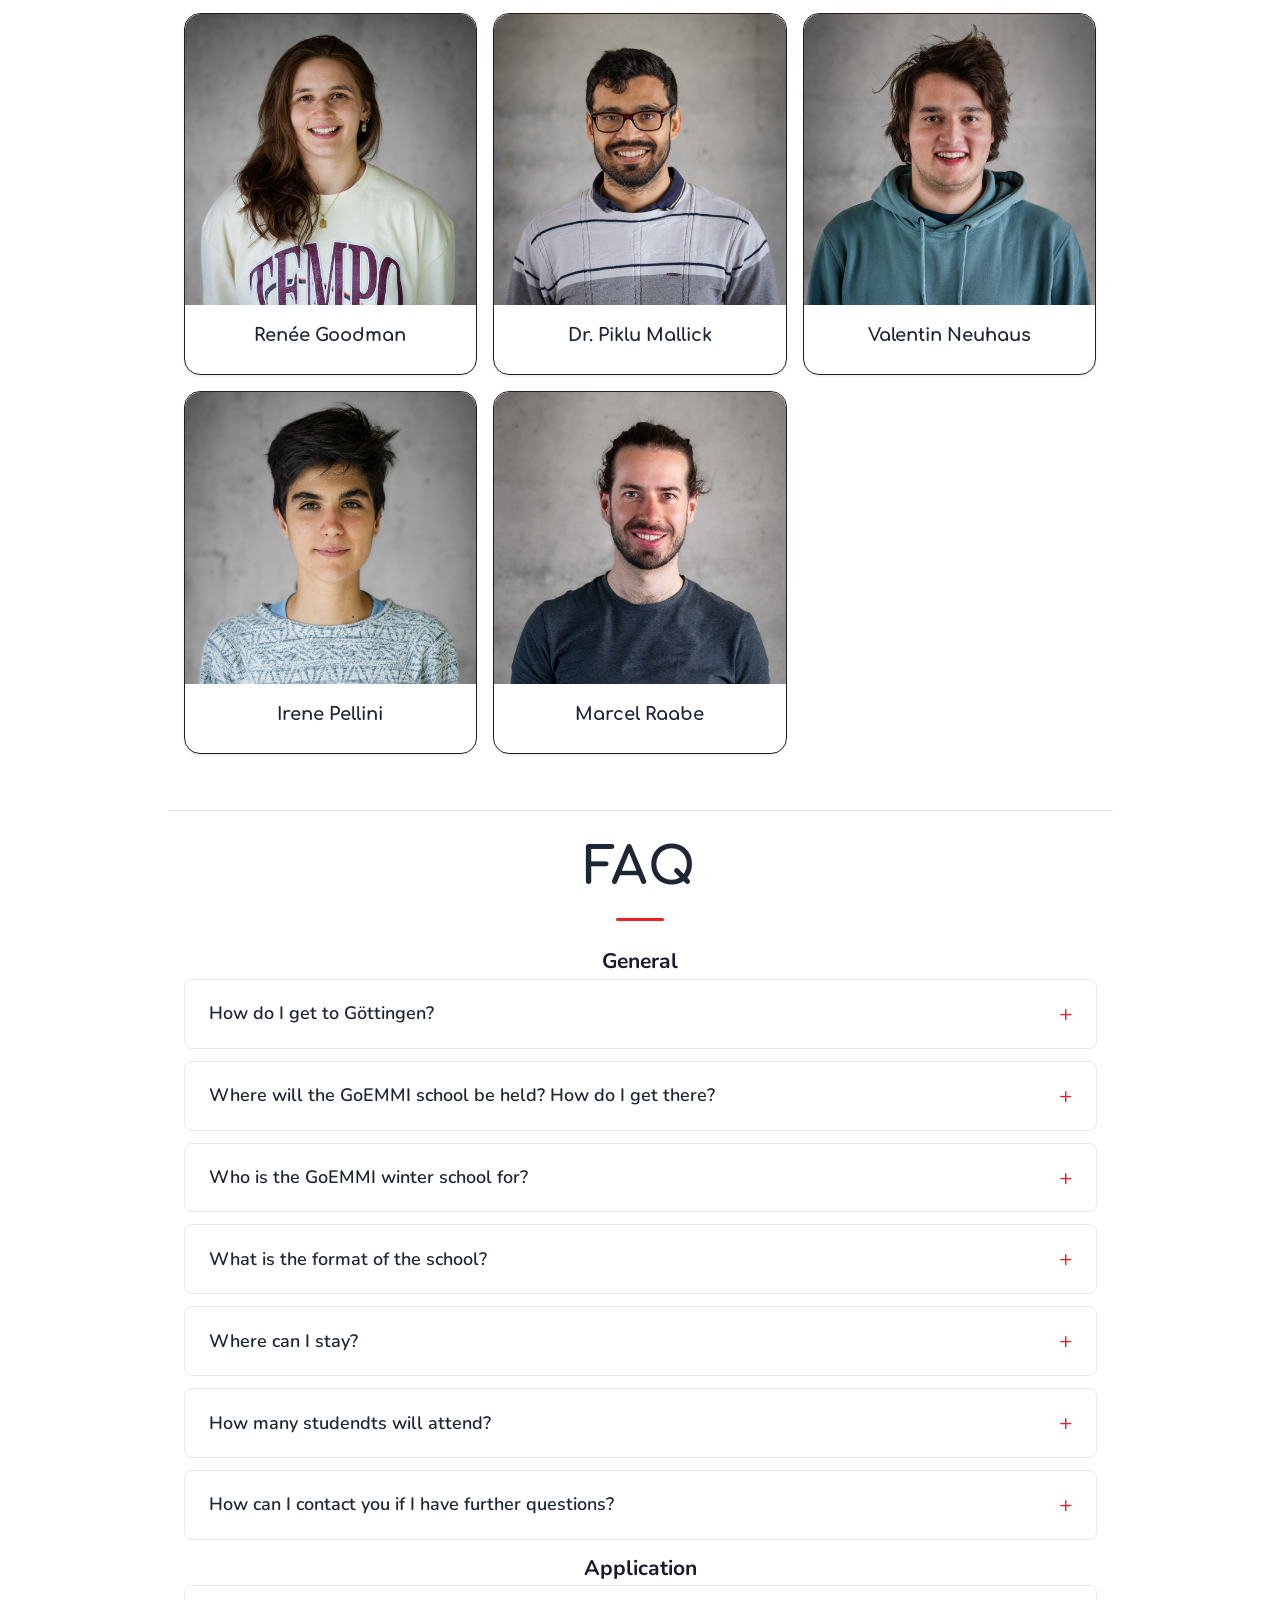
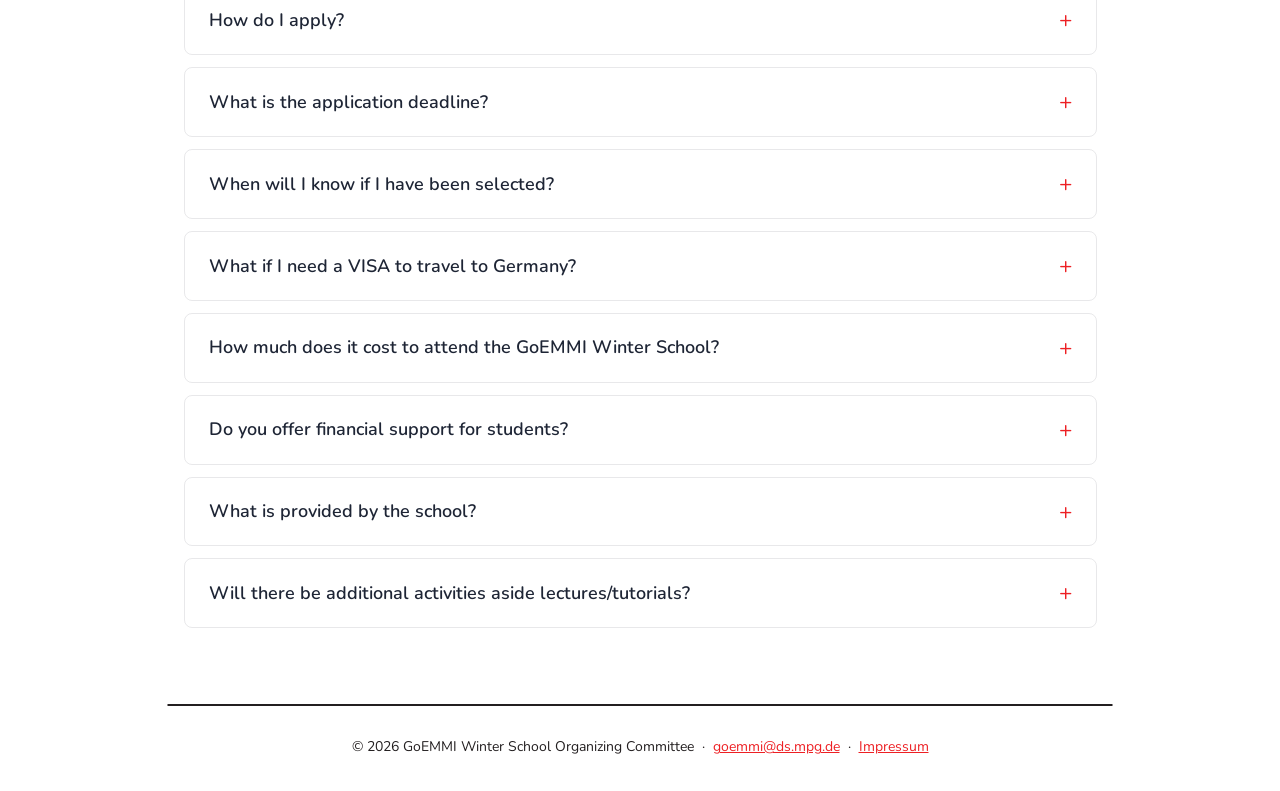
==== commit cf771d03: "fix typo" ====
--- a/index.html
+++ b/index.html
@@ -655,7 +655,7 @@
             <details>
                 <summary>What is the format of the school?</summary>
                 <div class="faq-content">
-                    <p>The school is intended to provide a mixture of theoretical and hands on experience. Students will attend a mixture of lectures, which explore relevant background information and theory in a topic, and tutorials, where students will have the opportunity to engage practically with the material and discuss topics in depth with lecturers. Students will also complete an independed project with final results presented on the last day of the school.</p>
+                    <p>The school is intended to provide a mixture of theoretical and hands on experience. Students will attend a mixture of lectures, which explore relevant background information and theory in a topic, and tutorials, where students will have the opportunity to engage practically with the material and discuss topics in depth with lecturers. Students will also complete an independent project with final results presented on the last day of the school.</p>
                 </div>
             </details>
 
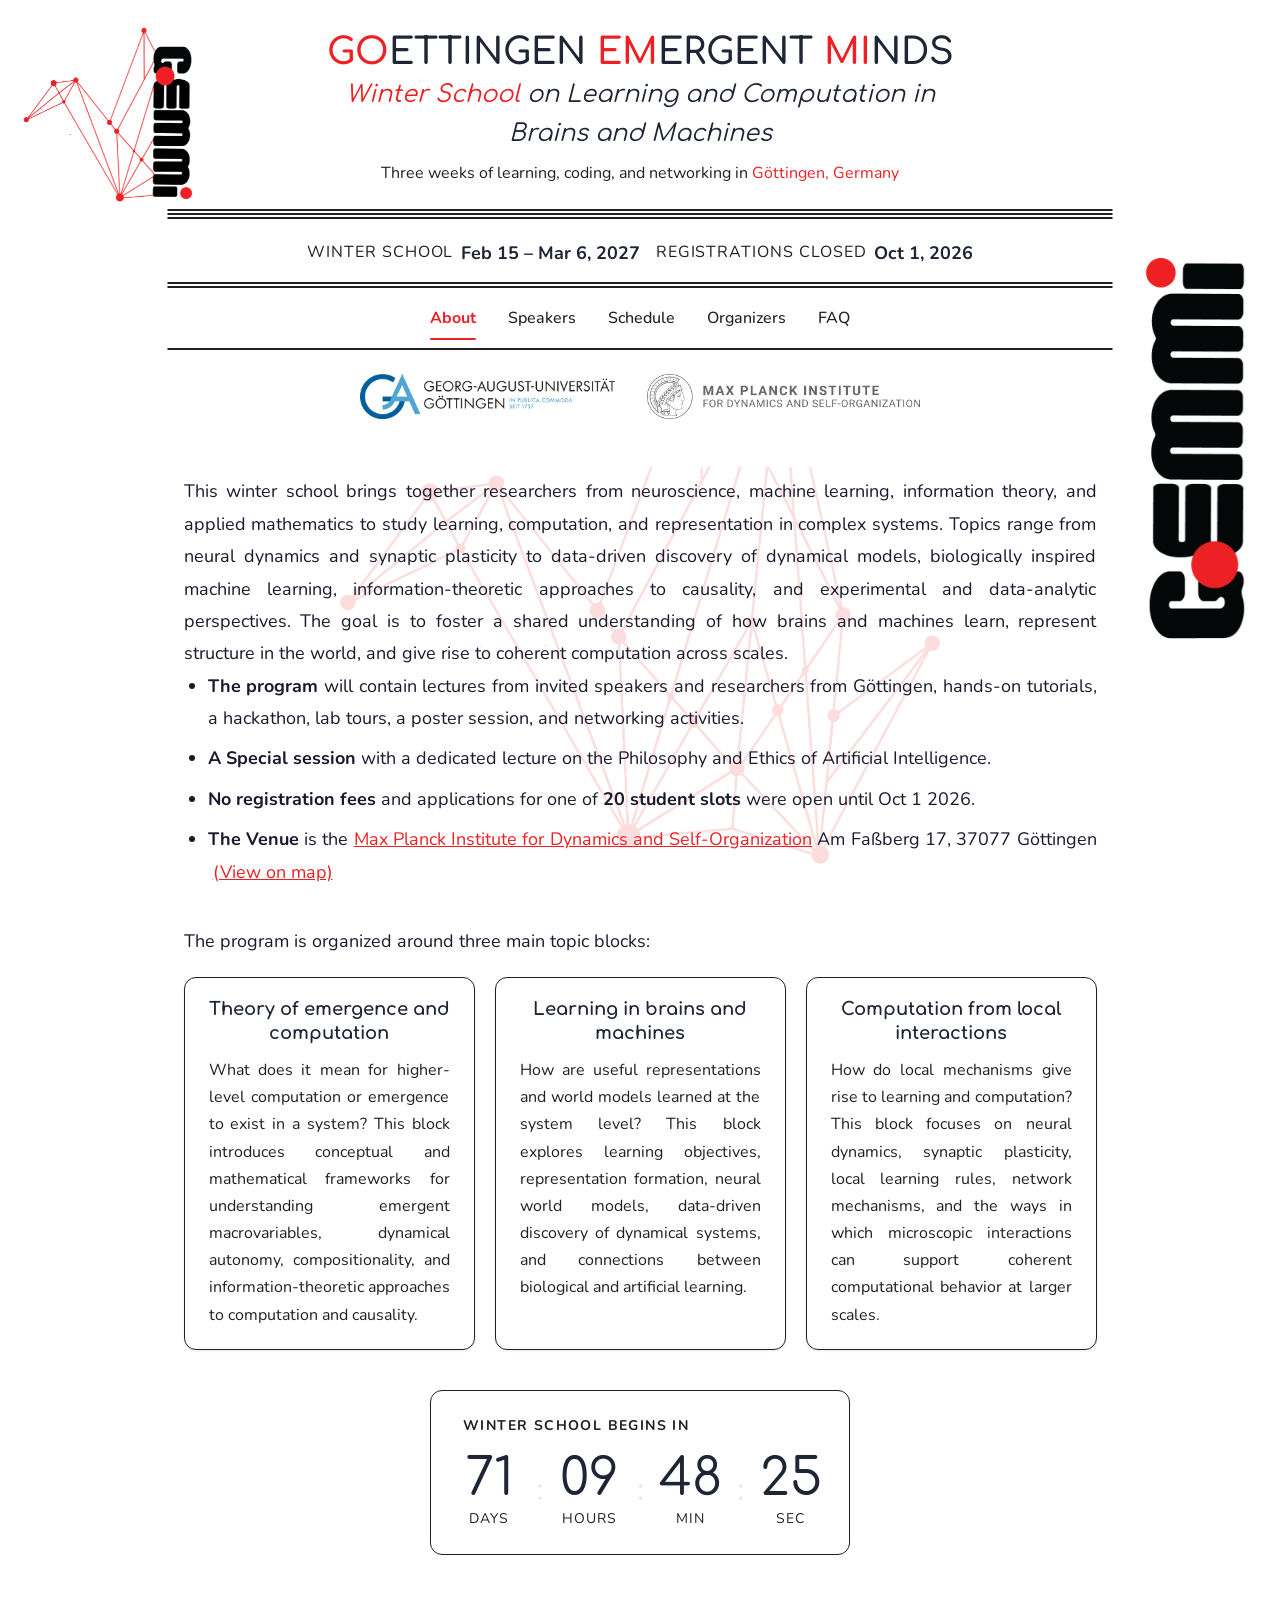
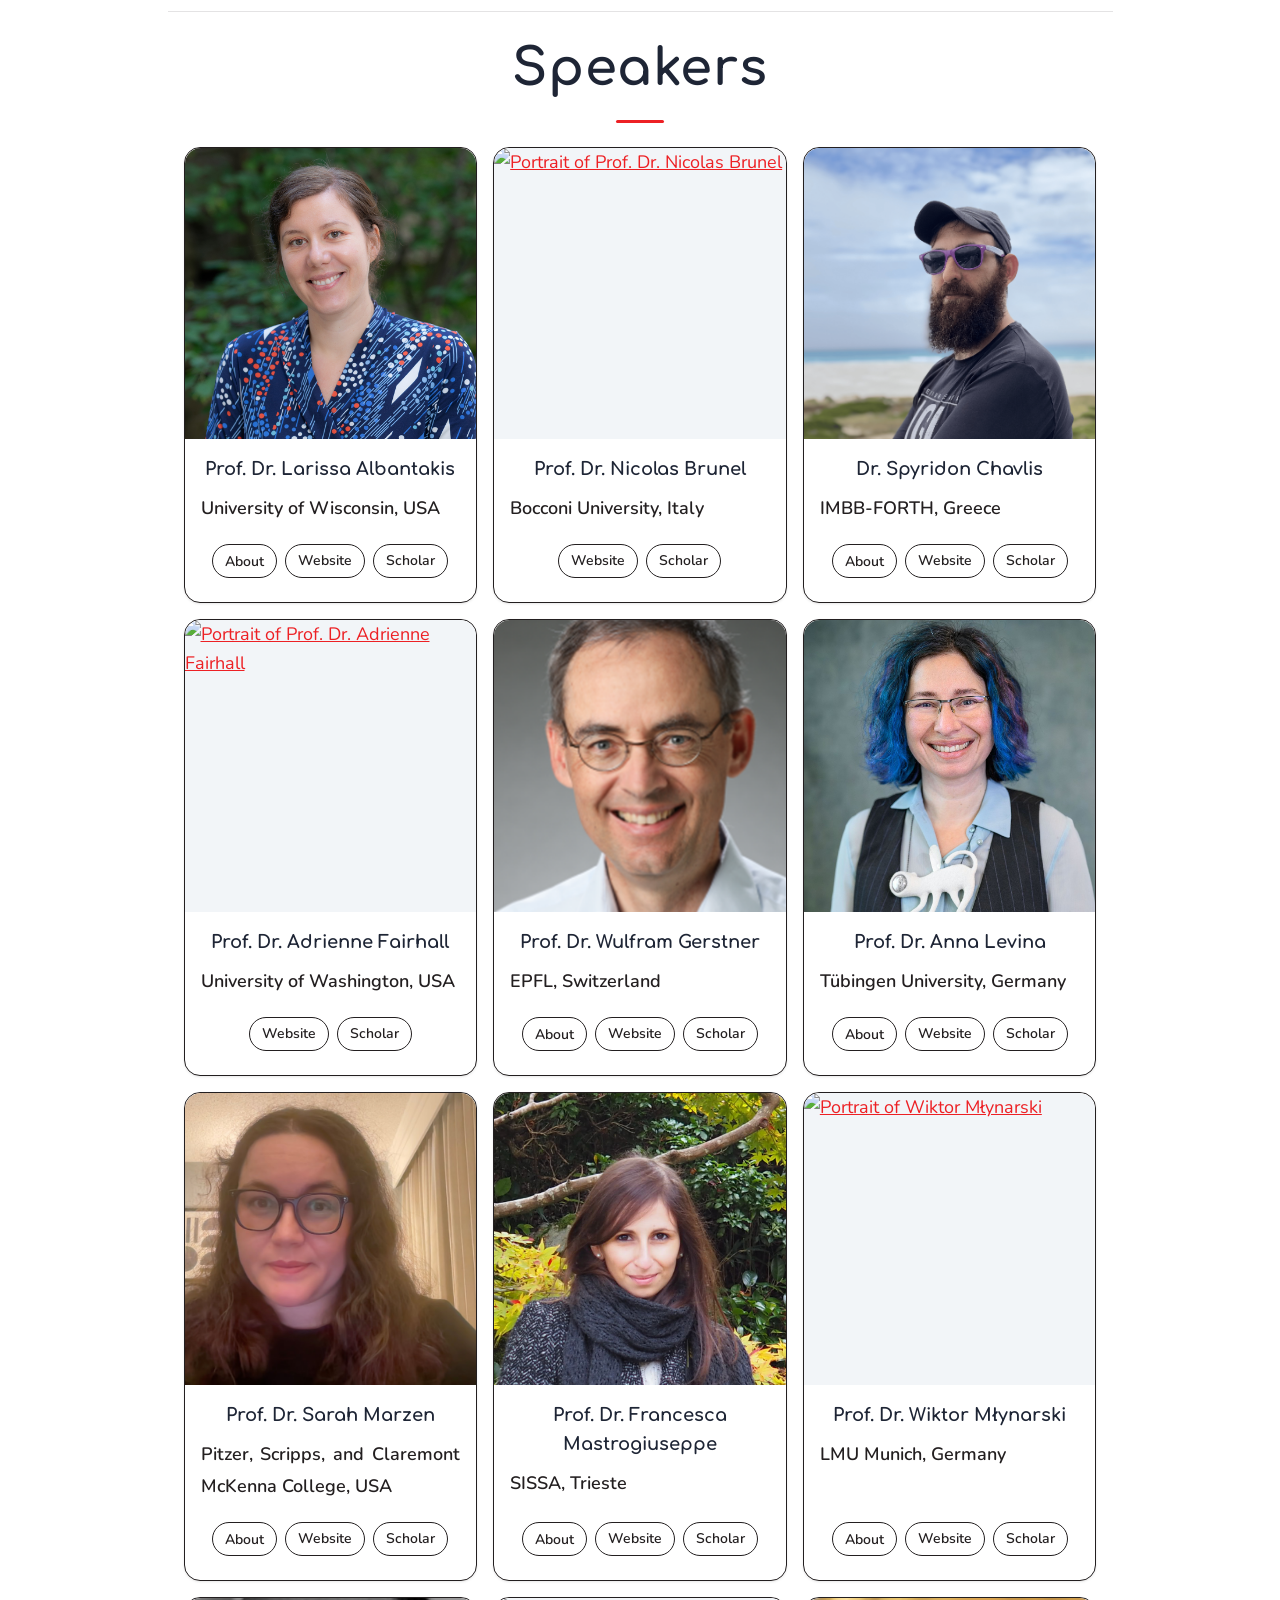
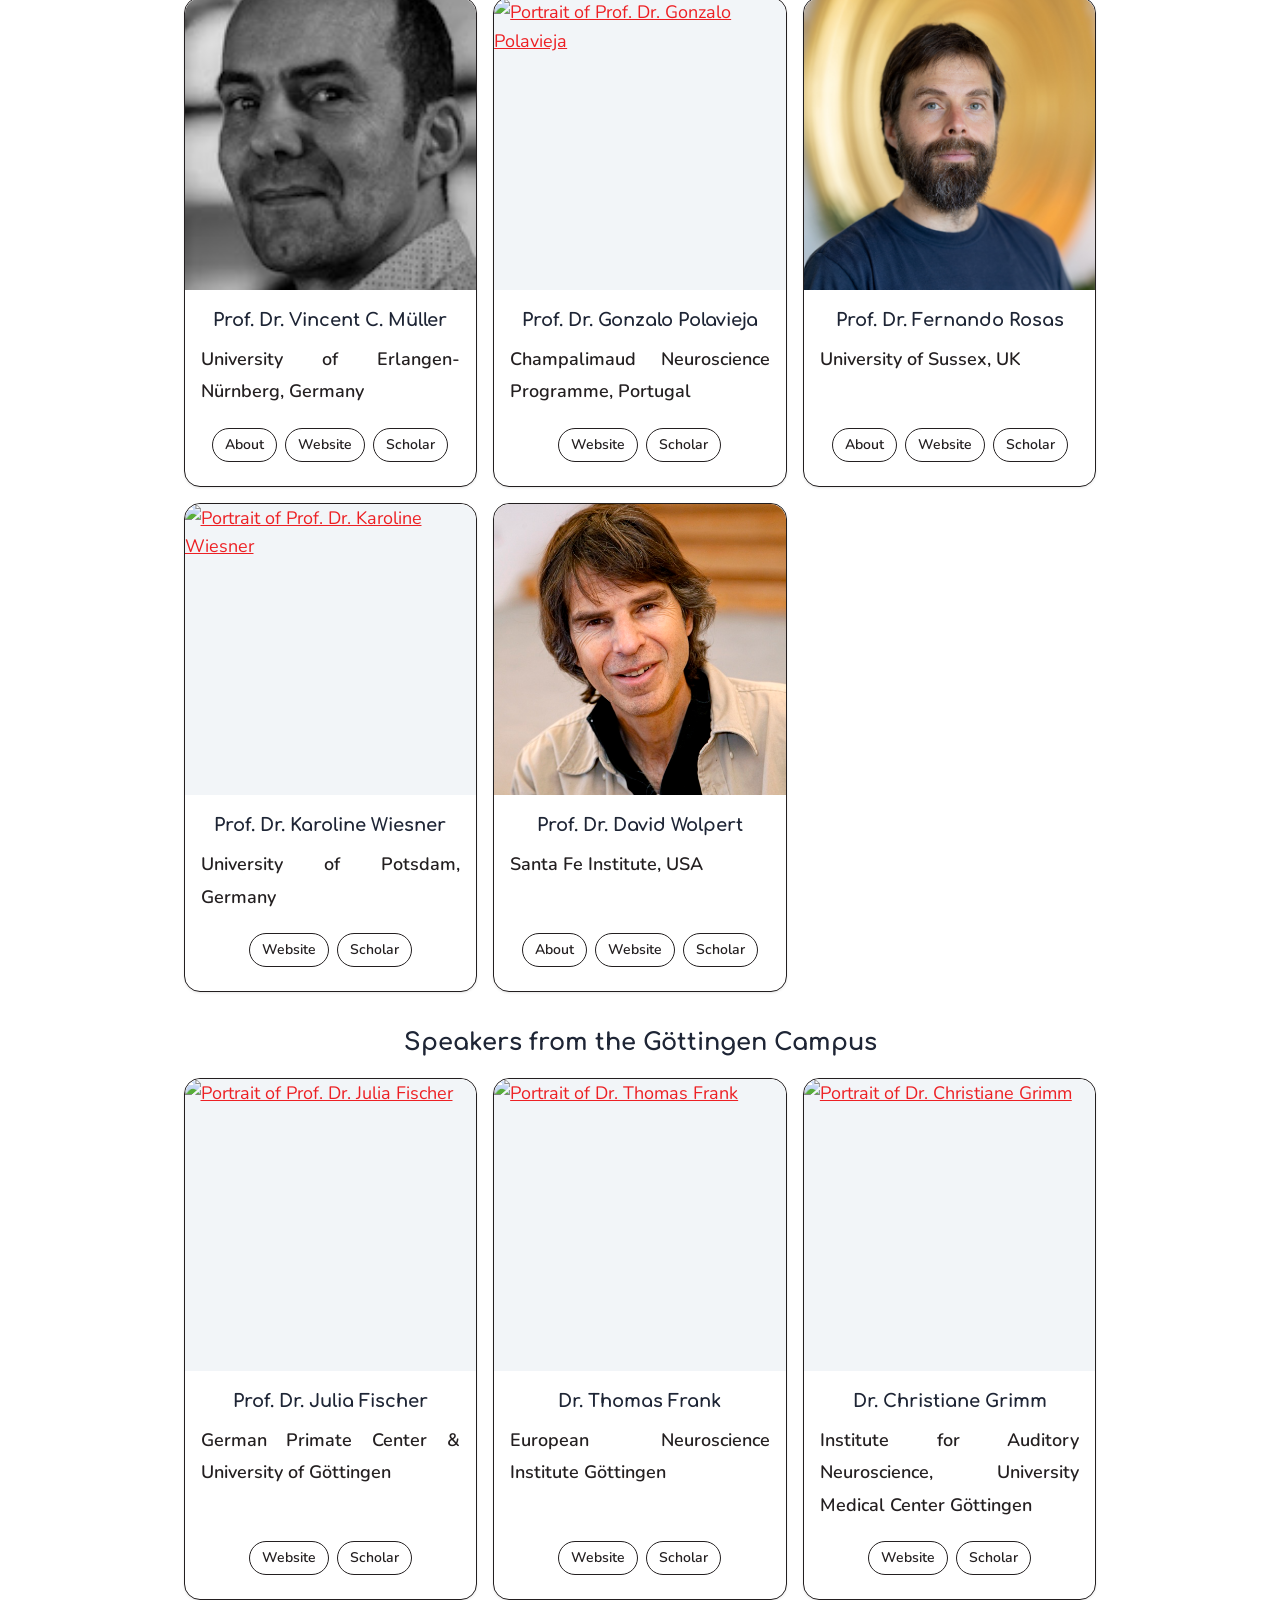
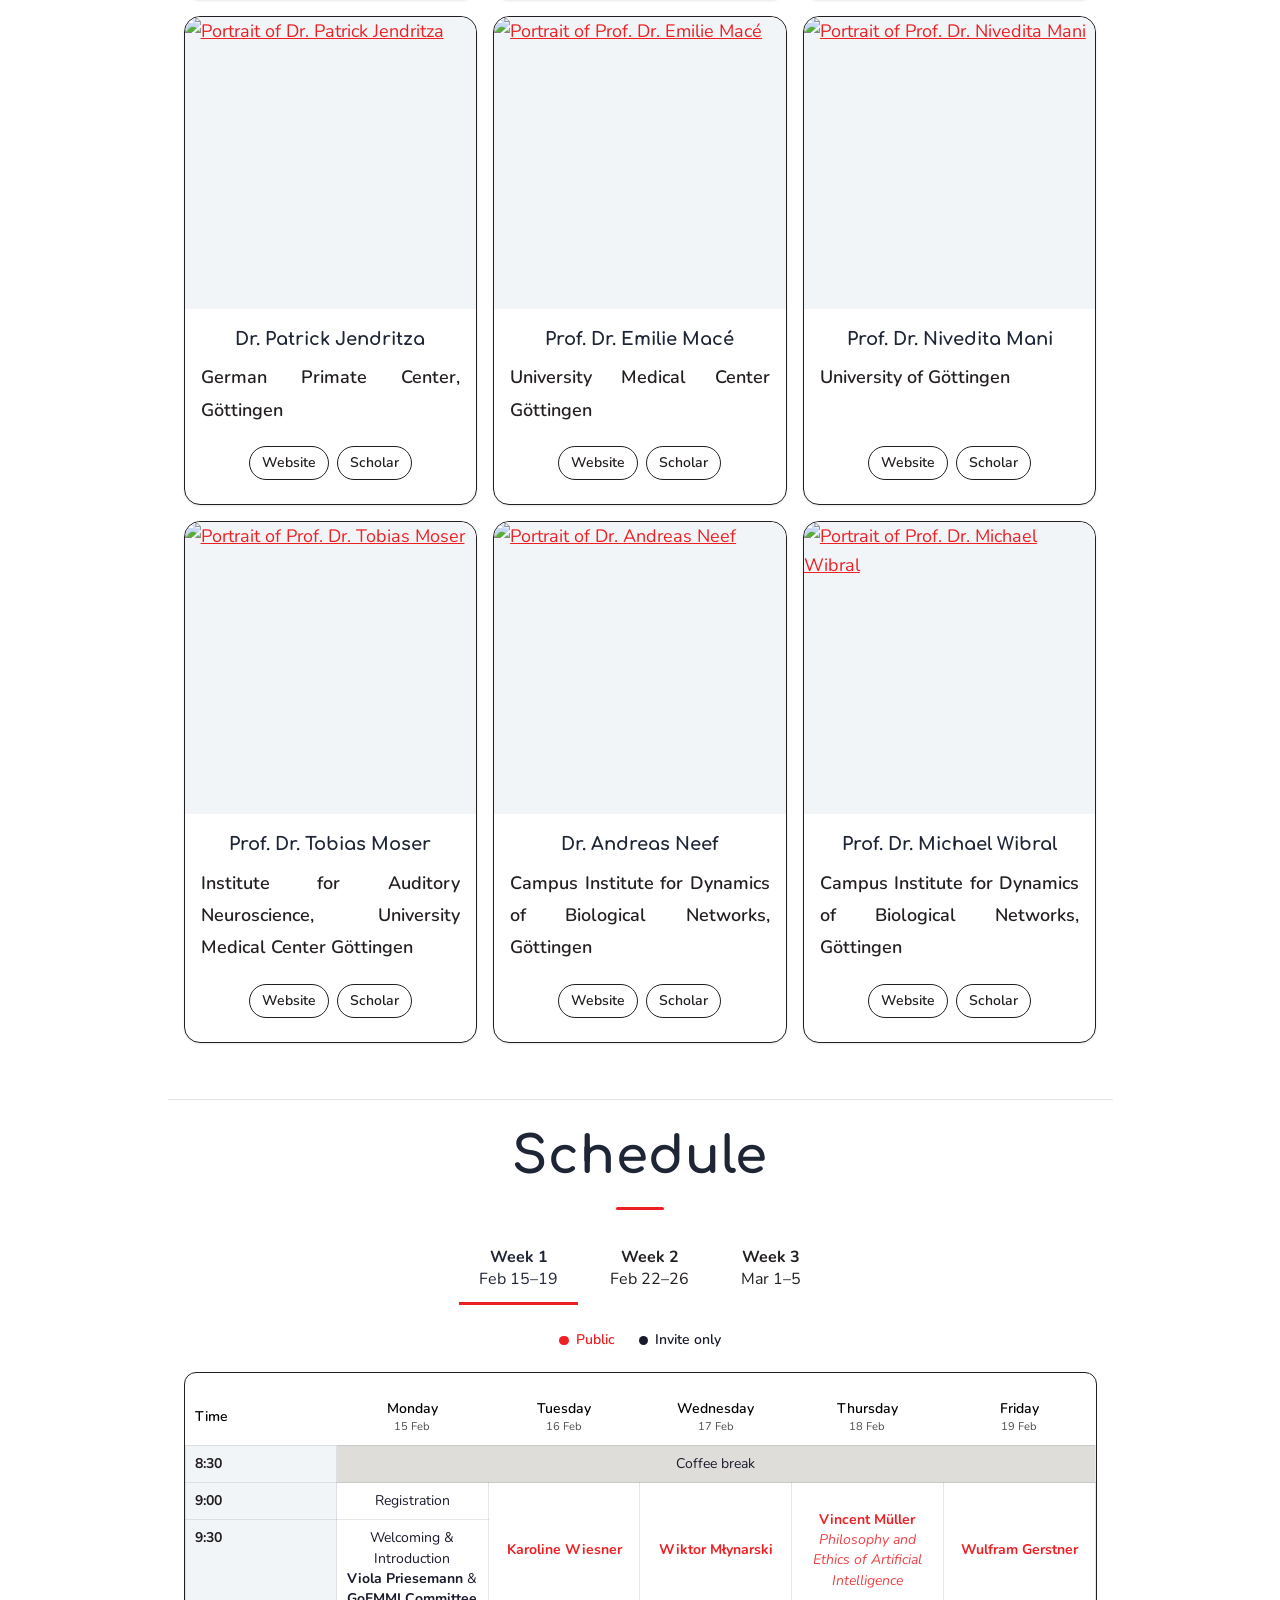
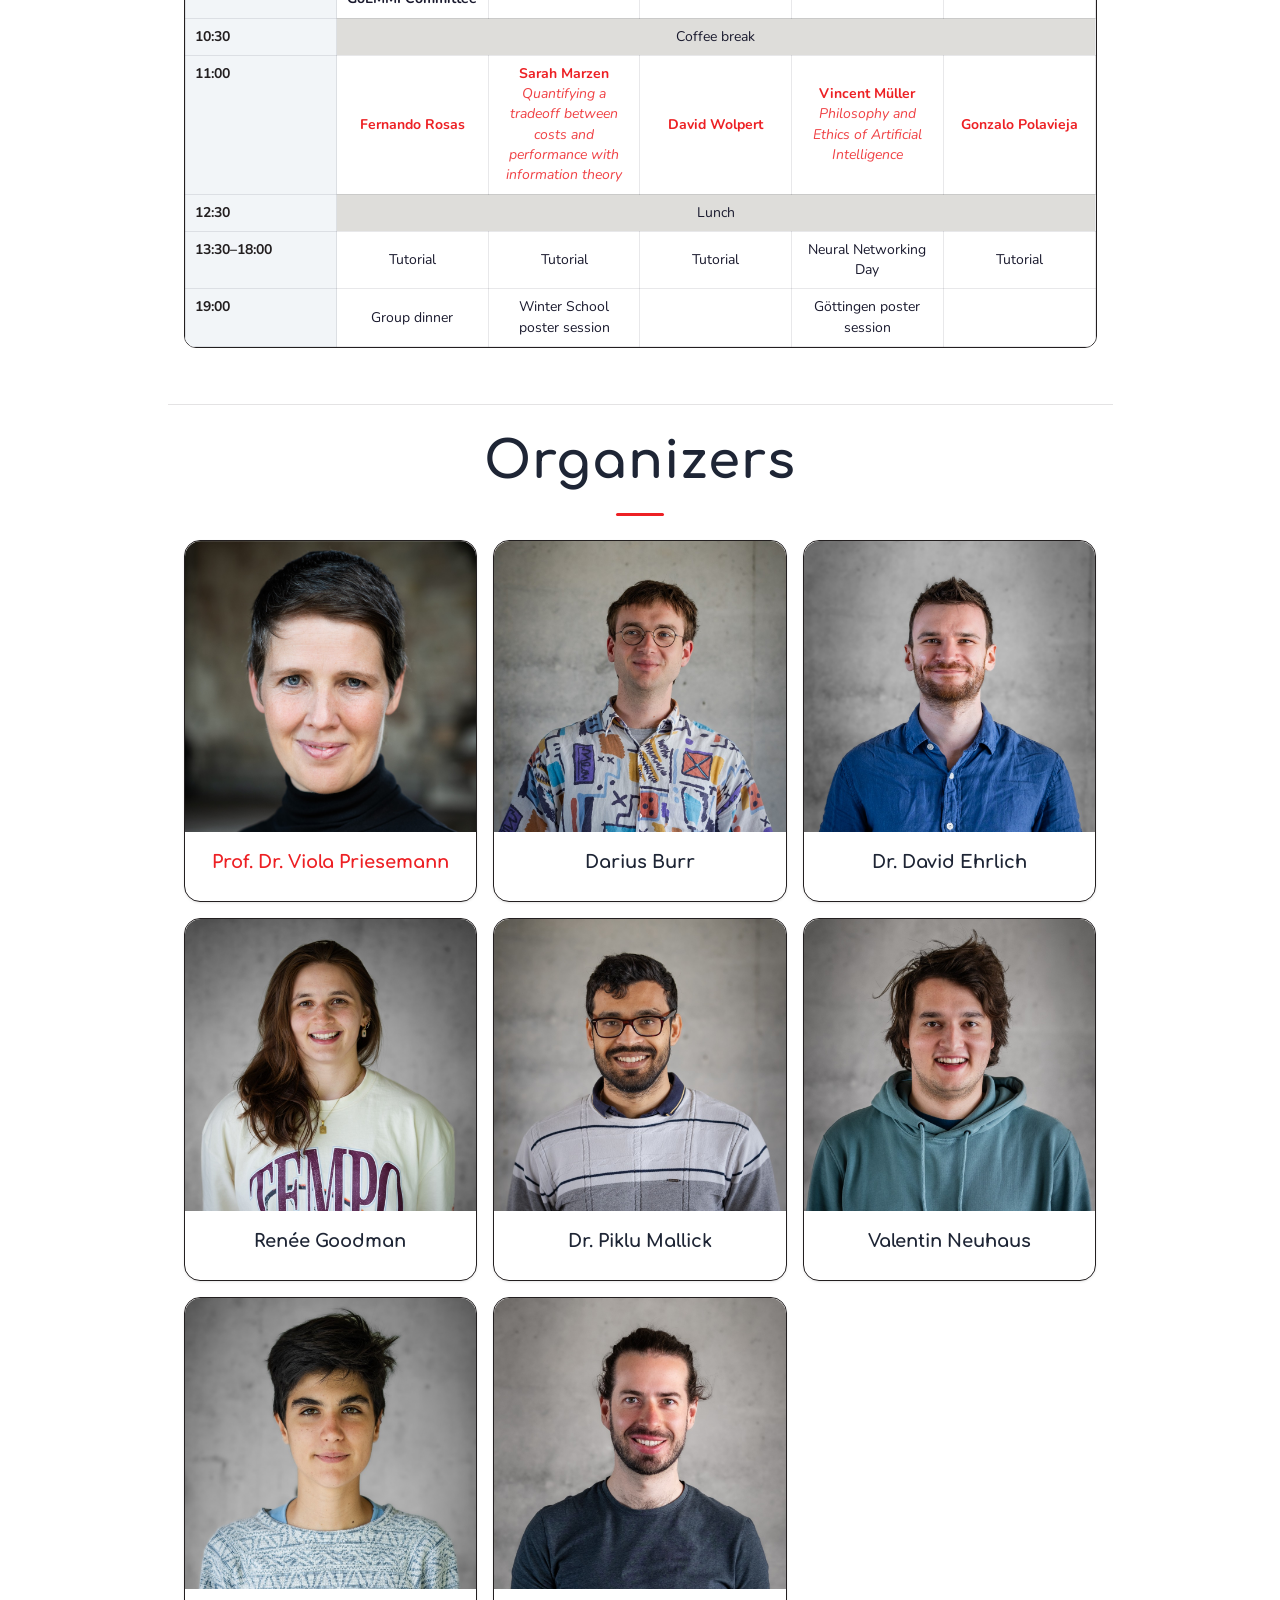
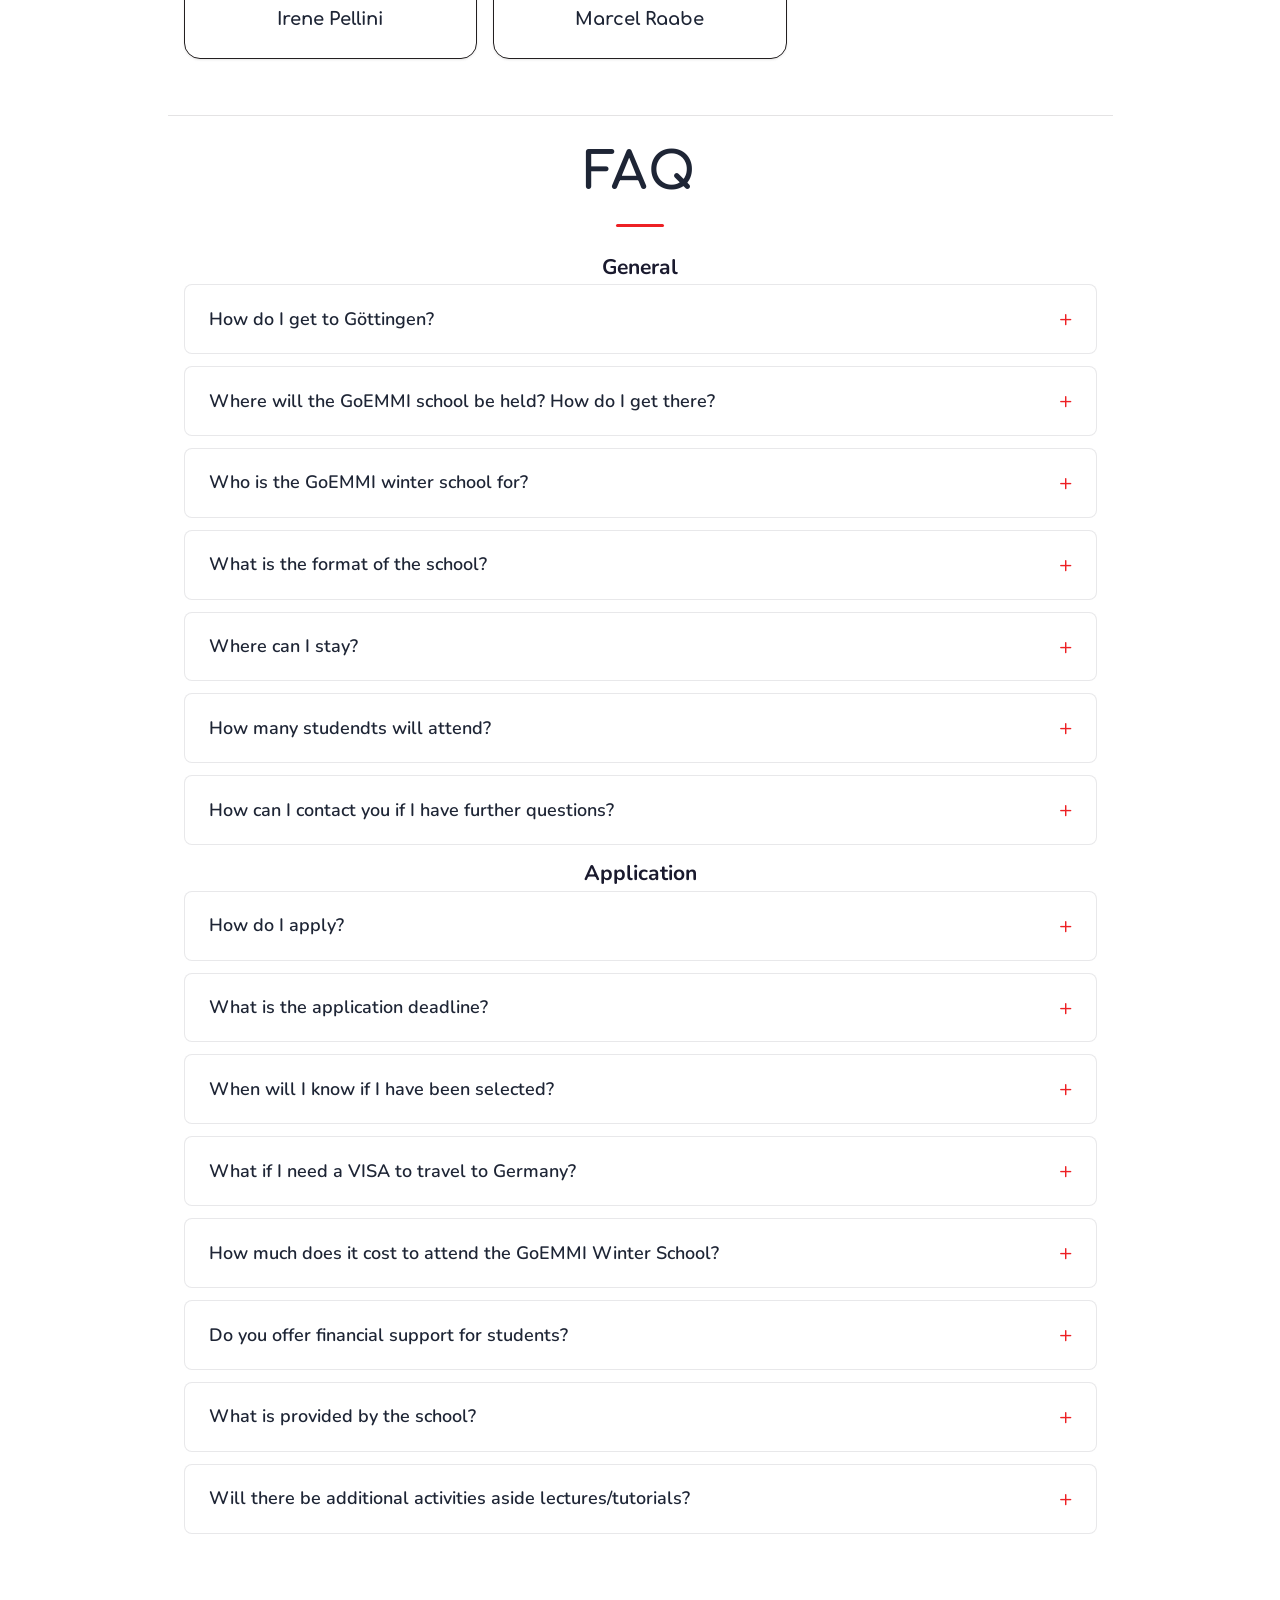
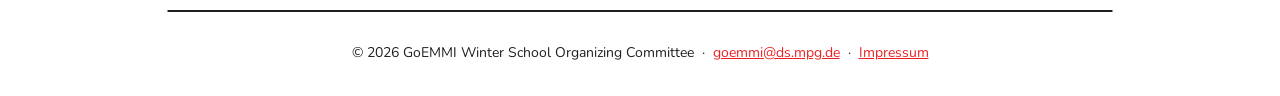
==== commit 590a3f57: "Include schedule and make portrait cards opaque" ====
--- a/index.html
+++ b/index.html
@@ -43,6 +43,7 @@
   <nav>
     <a href="#about">About</a>
     <a href="#speakers">Speakers</a>
+    <a href="#schedule">Schedule</a>
     <a href="#organizers">Organizers</a>
     <a href="#faq">FAQ</a>
   </nav>
@@ -553,6 +554,388 @@
     
     </section>
 
+    <section id="schedule" class="page-section container schedule-container">
+      <h2 class="section-title">Schedule</h2>
+
+      <div class="week-tabs" role="tablist" aria-label="Select week">
+        <button class="week-tab active" role="tab" aria-selected="true" aria-controls="week1-panel" id="tab-week1"><span class="week-tab-num">Week 1</span><span class="week-tab-date">Feb 15&ndash;19</span></button>
+        <button class="week-tab" role="tab" aria-selected="false" aria-controls="week2-panel" id="tab-week2"><span class="week-tab-num">Week 2</span><span class="week-tab-date">Feb 22&ndash;26</span></button>
+        <button class="week-tab" role="tab" aria-selected="false" aria-controls="week3-panel" id="tab-week3"><span class="week-tab-num">Week 3</span><span class="week-tab-date">Mar 1&ndash;5</span></button>
+      </div>
+
+      <div class="schedule-legend" aria-label="Schedule legend">
+        <span class="legend-item legend-public">Public</span>
+        <span class="legend-item legend-invite">Invite only</span>
+      </div>
+
+      <!-- ===== WEEK 1 ===== -->
+      <section id="week1-panel" role="tabpanel" aria-labelledby="tab-week1" class="week-panel">
+        <div class="schedule-mobile" aria-label="Week 1 schedule, by day">
+          <div class="day-card">
+            <h3 class="day-title">Sunday, 14 Feb</h3>
+              <div class="event-row event-social"><span class="event-time">From 13:00</span><span class="event-desc">Students arrive in Göttingen</span></div>
+          </div>
+          <div class="day-card">
+            <h3 class="day-title">Monday, 15 Feb</h3>
+              <div class="event-row event-social"><span class="event-time">8:30</span><span class="event-desc">Coffee break</span></div>
+              <div class="event-row event-special"><span class="event-time">9:00</span><span class="event-desc">Registration</span></div>
+              <div class="event-row event-special"><span class="event-time">9:30</span><span class="event-desc">Welcoming Remarks &amp; Introduction &mdash; <strong>Viola Priesemann</strong> &amp; <strong>GoEMMI Committee</strong></span></div>
+              <div class="event-row event-social"><span class="event-time">10:30</span><span class="event-desc">Coffee break</span></div>
+              <div class="event-row event-lecture"><span class="event-time">11:00</span><span class="event-desc"><strong>Fernando Rosas</strong></span></div>
+              <div class="event-row event-social"><span class="event-time">12:30</span><span class="event-desc">Lunch</span></div>
+              <div class="event-row event-tutorial"><span class="event-time">13:30&ndash;18:00</span><span class="event-desc">Tutorial</span></div>
+              <div class="event-row event-special"><span class="event-time">19:00</span><span class="event-desc">Group dinner</span></div>
+          </div>
+          <div class="day-card">
+            <h3 class="day-title">Tuesday, 16 Feb</h3>
+              <div class="event-row event-social"><span class="event-time">8:30</span><span class="event-desc">Coffee break</span></div>
+              <div class="event-row event-lecture"><span class="event-time">9:00</span><span class="event-desc"><strong>Karoline Wiesner</strong></span></div>
+              <div class="event-row event-social"><span class="event-time">10:30</span><span class="event-desc">Coffee break</span></div>
+              <div class="event-row event-lecture"><span class="event-time">11:00</span><span class="event-desc"><strong>Sarah Marzen</strong> &mdash; <em>Quantifying a tradeoff between costs and performance with information theory</em></span></div>
+              <div class="event-row event-social"><span class="event-time">12:30</span><span class="event-desc">Lunch</span></div>
+              <div class="event-row event-tutorial"><span class="event-time">13:30&ndash;18:00</span><span class="event-desc">Tutorial</span></div>
+              <div class="event-row event-special"><span class="event-time">19:00</span><span class="event-desc">Winter School poster session</span></div>
+          </div>
+          <div class="day-card">
+            <h3 class="day-title">Wednesday, 17 Feb</h3>
+              <div class="event-row event-social"><span class="event-time">8:30</span><span class="event-desc">Coffee break</span></div>
+              <div class="event-row event-lecture"><span class="event-time">9:00</span><span class="event-desc"><strong>Wiktor Młynarski</strong></span></div>
+              <div class="event-row event-social"><span class="event-time">10:30</span><span class="event-desc">Coffee break</span></div>
+              <div class="event-row event-lecture"><span class="event-time">11:00</span><span class="event-desc"><strong>David Wolpert</strong></span></div>
+              <div class="event-row event-social"><span class="event-time">12:30</span><span class="event-desc">Lunch</span></div>
+              <div class="event-row event-tutorial"><span class="event-time">13:30&ndash;18:00</span><span class="event-desc">Tutorial</span></div>
+          </div>
+          <div class="day-card">
+            <h3 class="day-title">Thursday, 18 Feb</h3>
+              <div class="event-row event-social"><span class="event-time">8:30</span><span class="event-desc">Coffee break</span></div>
+              <div class="event-row event-lecture"><span class="event-time">9:00</span><span class="event-desc"><strong>Vincent Müller</strong> &mdash; <em>Philosophy and Ethics of Artificial Intelligence</em></span></div>
+              <div class="event-row event-social"><span class="event-time">10:30</span><span class="event-desc">Coffee break</span></div>
+              <div class="event-row event-lecture"><span class="event-time">11:00</span><span class="event-desc"><strong>Vincent Müller</strong> &mdash; <em>Philosophy and Ethics of Artificial Intelligence</em></span></div>
+              <div class="event-row event-social"><span class="event-time">12:30</span><span class="event-desc">Lunch</span></div>
+              <div class="event-row event-special"><span class="event-time">13:30&ndash;18:00</span><span class="event-desc">Neural Networking Day</span></div>
+              <div class="event-row event-special"><span class="event-time">19:00</span><span class="event-desc">Göttingen poster session</span></div>
+          </div>
+          <div class="day-card">
+            <h3 class="day-title">Friday, 19 Feb</h3>
+              <div class="event-row event-social"><span class="event-time">8:30</span><span class="event-desc">Coffee break</span></div>
+              <div class="event-row event-lecture"><span class="event-time">9:00</span><span class="event-desc"><strong>Wulfram Gerstner</strong></span></div>
+              <div class="event-row event-social"><span class="event-time">10:30</span><span class="event-desc">Coffee break</span></div>
+              <div class="event-row event-lecture"><span class="event-time">11:00</span><span class="event-desc"><strong>Gonzalo Polavieja</strong></span></div>
+              <div class="event-row event-social"><span class="event-time">12:30</span><span class="event-desc">Lunch</span></div>
+              <div class="event-row event-tutorial"><span class="event-time">13:30&ndash;18:00</span><span class="event-desc">Tutorial</span></div>
+          </div>
+          <div class="day-card">
+            <h3 class="day-title">Saturday, 20 Feb</h3>
+              <div class="event-row event-social"><span class="event-time">10:00</span><span class="event-desc">Optional group activity</span></div>
+          </div>
+        </div>
+
+        <div class="schedule-desktop" aria-label="Week 1 schedule">
+          <table class="sched-table">
+            <thead>
+              <tr>
+                <th class="col-time">Time</th>
+                <th>Monday<br><span class="col-date">15 Feb</span></th>
+                <th>Tuesday<br><span class="col-date">16 Feb</span></th>
+                <th>Wednesday<br><span class="col-date">17 Feb</span></th>
+                <th>Thursday<br><span class="col-date">18 Feb</span></th>
+                <th>Friday<br><span class="col-date">19 Feb</span></th>
+              </tr>
+            </thead>
+            <tbody>
+              <tr>
+                <td class="col-time">8:30</td>
+                <td class="ev-social ev-break" colspan="5">Coffee break</td>
+              </tr>
+              <tr>
+                <td class="col-time">9:00</td>
+                <td class="ev-special">Registration</td>
+                <td class="ev-lecture" rowspan="2"><strong>Karoline Wiesner</strong></td>
+                <td class="ev-lecture" rowspan="2"><strong>Wiktor Młynarski</strong></td>
+                <td class="ev-lecture" rowspan="2"><strong>Vincent Müller</strong><br><em>Philosophy and Ethics of Artificial Intelligence</em></td>
+                <td class="ev-lecture" rowspan="2"><strong>Wulfram Gerstner</strong></td>
+              </tr>
+              <tr>
+                <td class="col-time">9:30</td>
+                <td class="ev-special">Welcoming &amp; Introduction<br><strong>Viola Priesemann</strong> &amp; <strong>GoEMMI Committee</strong></td>
+              </tr>
+              <tr>
+                <td class="col-time">10:30</td>
+                <td class="ev-social ev-break" colspan="5">Coffee break</td>
+              </tr>
+              <tr>
+                <td class="col-time">11:00</td>
+                <td class="ev-lecture"><strong>Fernando Rosas</strong></td>
+                <td class="ev-lecture"><strong>Sarah Marzen</strong><br><em>Quantifying a tradeoff between costs and performance with information theory</em></td>
+                <td class="ev-lecture"><strong>David Wolpert</strong></td>
+                <td class="ev-lecture"><strong>Vincent Müller</strong><br><em>Philosophy and Ethics of Artificial Intelligence</em></td>
+                <td class="ev-lecture"><strong>Gonzalo Polavieja</strong></td>
+              </tr>
+              <tr>
+                <td class="col-time">12:30</td>
+                <td class="ev-social ev-break" colspan="5">Lunch</td>
+              </tr>
+              <tr>
+                <td class="col-time">13:30&ndash;18:00</td>
+                <td class="ev-tutorial">Tutorial</td>
+                <td class="ev-tutorial">Tutorial</td>
+                <td class="ev-tutorial">Tutorial</td>
+                <td class="ev-special">Neural Networking Day</td>
+                <td class="ev-tutorial">Tutorial</td>
+              </tr>
+              <tr>
+                <td class="col-time">19:00</td>
+                <td class="ev-special">Group dinner</td>
+                <td class="ev-special">Winter School poster session</td>
+                <td></td>
+                <td class="ev-special">Göttingen poster session</td>
+                <td></td>
+              </tr>
+            </tbody>
+          </table>
+        </div>
+      </section>
+
+      <!-- ===== WEEK 2 ===== -->
+      <section id="week2-panel" role="tabpanel" aria-labelledby="tab-week2" class="week-panel" hidden>
+        <div class="schedule-mobile" aria-label="Week 2 schedule, by day">
+          <div class="day-card">
+            <h3 class="day-title">Monday, 22 Feb</h3>
+              <div class="event-row event-social"><span class="event-time">8:30</span><span class="event-desc">Coffee break</span></div>
+              <div class="event-row event-lecture"><span class="event-time">9:00</span><span class="event-desc"><strong>Anna Levina</strong></span></div>
+              <div class="event-row event-social"><span class="event-time">10:30</span><span class="event-desc">Coffee break</span></div>
+              <div class="event-row event-lecture"><span class="event-time">11:00</span><span class="event-desc"><strong>Larissa Albantakis</strong></span></div>
+              <div class="event-row event-social"><span class="event-time">12:30</span><span class="event-desc">Lunch</span></div>
+              <div class="event-row event-tutorial"><span class="event-time">13:30&ndash;18:00</span><span class="event-desc">Tutorial</span></div>
+          </div>
+          <div class="day-card">
+            <h3 class="day-title">Tuesday, 23 Feb</h3>
+              <div class="event-row event-social"><span class="event-time">8:30</span><span class="event-desc">Coffee break</span></div>
+              <div class="event-row event-lecture"><span class="event-time">9:00</span><span class="event-desc"><strong>Adrienne Fairhall</strong></span></div>
+              <div class="event-row event-social"><span class="event-time">10:30</span><span class="event-desc">Coffee break</span></div>
+              <div class="event-row event-lecture"><span class="event-time">11:00</span><span class="event-desc"><strong>Spyridon Chavlis</strong> &mdash; <em>Principles and applications of dendritic neural networks</em></span></div>
+              <div class="event-row event-social"><span class="event-time">12:30</span><span class="event-desc">Lunch</span></div>
+              <div class="event-row event-tutorial"><span class="event-time">13:30&ndash;18:00</span><span class="event-desc">Tutorial</span></div>
+          </div>
+          <div class="day-card">
+            <h3 class="day-title">Wednesday, 24 Feb</h3>
+              <div class="event-row event-social"><span class="event-time">8:30</span><span class="event-desc">Coffee break</span></div>
+              <div class="event-row event-special"><span class="event-time">9:00</span><span class="event-desc">Workshop</span></div>
+              <div class="event-row event-social"><span class="event-time">10:30</span><span class="event-desc">Coffee break</span></div>
+              <div class="event-row event-hackathon"><span class="event-time">11:00</span><span class="event-desc">Hackathon</span></div>
+              <div class="event-row event-social"><span class="event-time">12:30</span><span class="event-desc">Lunch</span></div>
+              <div class="event-row event-hackathon"><span class="event-time">13:30&ndash;18:00</span><span class="event-desc">Hackathon</span></div>
+          </div>
+          <div class="day-card">
+            <h3 class="day-title">Thursday, 25 Feb</h3>
+              <div class="event-row event-social"><span class="event-time">8:30</span><span class="event-desc">Coffee break</span></div>
+              <div class="event-row event-lecture"><span class="event-time">9:00</span><span class="event-desc"><strong>Francesca Mastrogiuseppe</strong></span></div>
+              <div class="event-row event-social"><span class="event-time">10:30</span><span class="event-desc">Coffee break</span></div>
+              <div class="event-row event-lecture"><span class="event-time">11:00</span><span class="event-desc"><strong>Nicolas Brunel</strong></span></div>
+              <div class="event-row event-social"><span class="event-time">12:30</span><span class="event-desc">Lunch</span></div>
+              <div class="event-row event-tutorial"><span class="event-time">13:30&ndash;18:00</span><span class="event-desc">Tutorial</span></div>
+          </div>
+          <div class="day-card">
+            <h3 class="day-title">Friday, 26 Feb</h3>
+              <div class="event-row event-social"><span class="event-time">8:30</span><span class="event-desc">Coffee break</span></div>
+              <div class="event-row event-lecture"><span class="event-time">9:00</span><span class="event-desc"><strong>Andreas Neef</strong></span></div>
+              <div class="event-row event-lecture"><span class="event-time">9:30</span><span class="event-desc"><strong>Emilie Macé</strong></span></div>
+              <div class="event-row event-social"><span class="event-time">10:30</span><span class="event-desc">Coffee break</span></div>
+              <div class="event-row event-lecture"><span class="event-time">11:00</span><span class="event-desc"><strong>Michael Wibral</strong></span></div>
+              <div class="event-row event-hackathon"><span class="event-time">11:45</span><span class="event-desc">Hackathon</span></div>
+              <div class="event-row event-social"><span class="event-time">12:30</span><span class="event-desc">Lunch</span></div>
+              <div class="event-row event-hackathon"><span class="event-time">13:30&ndash;18:00</span><span class="event-desc">Hackathon</span></div>
+          </div>
+        </div>
+
+        <div class="schedule-desktop" aria-label="Week 2 schedule">
+          <table class="sched-table">
+            <thead>
+              <tr>
+                <th class="col-time">Time</th>
+                <th>Monday<br><span class="col-date">22 Feb</span></th>
+                <th>Tuesday<br><span class="col-date">23 Feb</span></th>
+                <th>Wednesday<br><span class="col-date">24 Feb</span></th>
+                <th>Thursday<br><span class="col-date">25 Feb</span></th>
+                <th>Friday<br><span class="col-date">26 Feb</span></th>
+              </tr>
+            </thead>
+            <tbody>
+              <tr>
+                <td class="col-time">8:30</td>
+                <td class="ev-social ev-break" colspan="5">Coffee break</td>
+              </tr>
+              <tr>
+                <td class="col-time">9:00</td>
+                <td class="ev-lecture" rowspan="2"><strong>Anna Levina</strong></td>
+                <td class="ev-lecture" rowspan="2"><strong>Adrienne Fairhall</strong></td>
+                <td class="ev-special" rowspan="2">Workshop</td>
+                <td class="ev-lecture" rowspan="2"><strong>Francesca Mastrogiuseppe</strong></td>
+                <td class="ev-lecture"><strong>Andreas Neef</strong></td>
+              </tr>
+              <tr>
+                <td class="col-time">9:30</td>
+                <td class="ev-lecture"><strong>Emilie Macé</strong></td>
+              </tr>
+              <tr>
+                <td class="col-time">10:30</td>
+                <td class="ev-social ev-break" colspan="5">Coffee break</td>
+              </tr>
+              <tr>
+                <td class="col-time">11:00</td>
+                <td class="ev-lecture" rowspan="2"><strong>Larissa Albantakis</strong></td>
+                <td class="ev-lecture" rowspan="2"><strong>Spyridon Chavlis</strong><br><em>Principles and applications of dendritic neural networks</em></td>
+                <td class="ev-hackathon" rowspan="2">Hackathon</td>
+                <td class="ev-lecture" rowspan="2"><strong>Nicolas Brunel</strong></td>
+                <td class="ev-lecture"><strong>Michael Wibral</strong></td>
+              </tr>
+              <tr>
+                <td class="col-time">11:45</td>
+                <td class="ev-hackathon">Hackathon</td>
+              </tr>
+              <tr>
+                <td class="col-time">12:30</td>
+                <td class="ev-social ev-break" colspan="5">Lunch</td>
+              </tr>
+              <tr>
+                <td class="col-time">13:30&ndash;18:00</td>
+                <td class="ev-tutorial">Tutorial</td>
+                <td class="ev-tutorial">Tutorial</td>
+                <td class="ev-hackathon">Hackathon</td>
+                <td class="ev-tutorial">Tutorial</td>
+                <td class="ev-hackathon">Hackathon</td>
+              </tr>
+            </tbody>
+          </table>
+        </div>
+      </section>
+
+      <!-- ===== WEEK 3 ===== -->
+      <section id="week3-panel" role="tabpanel" aria-labelledby="tab-week3" class="week-panel" hidden>
+        <div class="schedule-mobile" aria-label="Week 3 schedule, by day">
+          <div class="day-card">
+            <h3 class="day-title">Monday, 1 Mar</h3>
+              <div class="event-row event-social"><span class="event-time">8:30</span><span class="event-desc">Coffee break</span></div>
+              <div class="event-row event-lecture"><span class="event-time">9:00</span><span class="event-desc"><strong>Thomas Frank</strong></span></div>
+              <div class="event-row event-lecture"><span class="event-time">10:00</span><span class="event-desc"><strong>Patrick Jendritza</strong></span></div>
+              <div class="event-row event-social"><span class="event-time">10:30</span><span class="event-desc">Coffee break</span></div>
+              <div class="event-row event-hackathon"><span class="event-time">11:00</span><span class="event-desc">Hackathon</span></div>
+              <div class="event-row event-social"><span class="event-time">12:30</span><span class="event-desc">Lunch</span></div>
+              <div class="event-row event-hackathon"><span class="event-time">13:30&ndash;18:00</span><span class="event-desc">Lab tours &amp; hackathon</span></div>
+          </div>
+          <div class="day-card">
+            <h3 class="day-title">Tuesday, 2 Mar</h3>
+              <div class="event-row event-social"><span class="event-time">8:30</span><span class="event-desc">Coffee break</span></div>
+              <div class="event-row event-lecture"><span class="event-time">9:00</span><span class="event-desc">TBA</span></div>
+              <div class="event-row event-lecture"><span class="event-time">10:00</span><span class="event-desc"><strong>Julia Fischer</strong></span></div>
+              <div class="event-row event-social"><span class="event-time">10:30</span><span class="event-desc">Coffee break</span></div>
+              <div class="event-row event-hackathon"><span class="event-time">11:00</span><span class="event-desc">Hackathon</span></div>
+              <div class="event-row event-social"><span class="event-time">12:30</span><span class="event-desc">Lunch</span></div>
+              <div class="event-row event-hackathon"><span class="event-time">13:30&ndash;18:00</span><span class="event-desc">Lab tours &amp; hackathon</span></div>
+          </div>
+          <div class="day-card">
+            <h3 class="day-title">Wednesday, 3 Mar</h3>
+              <div class="event-row event-social"><span class="event-time">8:30</span><span class="event-desc">Coffee break</span></div>
+              <div class="event-row event-lecture"><span class="event-time">9:00</span><span class="event-desc"><strong>Tobias Moser</strong></span></div>
+              <div class="event-row event-lecture"><span class="event-time">10:00</span><span class="event-desc"><strong>Christiane Grimm</strong></span></div>
+              <div class="event-row event-social"><span class="event-time">10:30</span><span class="event-desc">Coffee break</span></div>
+              <div class="event-row event-hackathon"><span class="event-time">11:00</span><span class="event-desc">Hackathon</span></div>
+              <div class="event-row event-social"><span class="event-time">12:30</span><span class="event-desc">Lunch</span></div>
+              <div class="event-row event-hackathon"><span class="event-time">13:30&ndash;18:00</span><span class="event-desc">Lab tours &amp; hackathon</span></div>
+          </div>
+          <div class="day-card">
+            <h3 class="day-title">Thursday, 4 Mar</h3>
+              <div class="event-row event-social"><span class="event-time">8:30</span><span class="event-desc">Coffee break</span></div>
+              <div class="event-row event-lecture"><span class="event-time">9:00</span><span class="event-desc"><strong>Nivedita Mani</strong></span></div>
+              <div class="event-row event-lecture"><span class="event-time">10:00</span><span class="event-desc"><strong>Gesine Mueller</strong></span></div>
+              <div class="event-row event-social"><span class="event-time">10:30</span><span class="event-desc">Coffee break</span></div>
+              <div class="event-row event-hackathon"><span class="event-time">11:00</span><span class="event-desc">Hackathon</span></div>
+              <div class="event-row event-social"><span class="event-time">12:30</span><span class="event-desc">Lunch</span></div>
+              <div class="event-row event-hackathon"><span class="event-time">13:30&ndash;18:00</span><span class="event-desc">Hackathon</span></div>
+          </div>
+          <div class="day-card">
+            <h3 class="day-title">Friday, 5 Mar</h3>
+              <div class="event-row event-social"><span class="event-time">8:30</span><span class="event-desc">Coffee break</span></div>
+              <div class="event-row event-hackathon"><span class="event-time">9:00</span><span class="event-desc">Hackathon</span></div>
+              <div class="event-row event-social"><span class="event-time">10:30</span><span class="event-desc">Coffee break</span></div>
+              <div class="event-row event-hackathon"><span class="event-time">11:00</span><span class="event-desc">Project presentations</span></div>
+              <div class="event-row event-social"><span class="event-time">12:30</span><span class="event-desc">Lunch</span></div>
+              <div class="event-row event-hackathon"><span class="event-time">13:30&ndash;18:00</span><span class="event-desc">Project presentations</span></div>
+              <div class="event-row event-special"><span class="event-time">18:00</span><span class="event-desc">Closing</span></div>
+          </div>
+        </div>
+
+        <div class="schedule-desktop" aria-label="Week 3 schedule">
+          <table class="sched-table">
+            <thead>
+              <tr>
+                <th class="col-time">Time</th>
+                <th>Monday<br><span class="col-date">1 Mar</span></th>
+                <th>Tuesday<br><span class="col-date">2 Mar</span></th>
+                <th>Wednesday<br><span class="col-date">3 Mar</span></th>
+                <th>Thursday<br><span class="col-date">4 Mar</span></th>
+                <th>Friday<br><span class="col-date">5 Mar</span></th>
+              </tr>
+            </thead>
+            <tbody>
+              <tr>
+                <td class="col-time">8:30</td>
+                <td class="ev-social ev-break" colspan="5">Coffee break</td>
+              </tr>
+              <tr>
+                <td class="col-time">9:00</td>
+                <td class="ev-lecture"><strong>Thomas Frank</strong></td>
+                <td class="ev-lecture">TBA</td>
+                <td class="ev-lecture"><strong>Tobias Moser</strong></td>
+                <td class="ev-lecture"><strong>Nivedita Mani</strong></td>
+                <td class="ev-hackathon" rowspan="2">Hackathon</td>
+              </tr>
+              <tr>
+                <td class="col-time">10:00</td>
+                <td class="ev-lecture"><strong>Patrick Jendritza</strong></td>
+                <td class="ev-lecture"><strong>Julia Fischer</strong></td>
+                <td class="ev-lecture"><strong>Christiane Grimm</strong></td>
+                <td class="ev-lecture"><strong>Gesine Mueller</strong></td>
+              </tr>
+              <tr>
+                <td class="col-time">10:30</td>
+                <td class="ev-social ev-break" colspan="5">Coffee break</td>
+              </tr>
+              <tr>
+                <td class="col-time">11:00</td>
+                <td class="ev-hackathon">Hackathon</td>
+                <td class="ev-hackathon">Hackathon</td>
+                <td class="ev-hackathon">Hackathon</td>
+                <td class="ev-hackathon">Hackathon</td>
+                <td class="ev-hackathon">Project presentations</td>
+              </tr>
+              <tr>
+                <td class="col-time">12:30</td>
+                <td class="ev-social ev-break" colspan="5">Lunch</td>
+              </tr>
+              <tr>
+                <td class="col-time">13:30&ndash;18:00</td>
+                <td class="ev-hackathon">Lab tours &amp; hackathon</td>
+                <td class="ev-hackathon">Lab tours &amp; hackathon</td>
+                <td class="ev-hackathon">Lab tours &amp; hackathon</td>
+                <td class="ev-hackathon">Hackathon</td>
+                <td class="ev-hackathon">Project presentations</td>
+              </tr>
+              <tr>
+                <td class="col-time">18:00</td>
+                <td></td>
+                <td></td>
+                <td></td>
+                <td></td>
+                <td class="ev-special">Closing</td>
+              </tr>
+            </tbody>
+          </table>
+        </div>
+      </section>
+
+    </section>
+
     <section id="organizers" class="page-section container speakers-page">
       <h2 class="section-title">Organizers</h2>
 
--- a/css/style.css
+++ b/css/style.css
@@ -8,6 +8,8 @@
   --green-light:  #ED2024;
   --line:         #231f20;
   --green-pale:   #deddda;
+  --sched-muted-bg:   var(--green-pale);
+  --sched-muted-text: var(--text);
   --navy:         #1e2535;
   --navy-2:       #2a3245;
   --text:         #1a1a2e;
@@ -434,7 +436,7 @@
 tr:hover td { background: var(--green-pale); }
 
 /* ── FAQ ── */
-details { background: rgba(255, 255, 255, 0); border: 1px solid var(--border); border-radius: var(--radius-md); margin-bottom: var(--space-3); overflow: hidden; }
+details { background: var(--surface); border: 1px solid var(--border); border-radius: var(--radius-md); margin-bottom: var(--space-3); overflow: hidden; }
 details[open] { border-color: var(--green); box-shadow: 0 4px 12px rgba(90,150,50,0.1); }
 summary { font-weight: 600; font-size: var(--text-base); padding: var(--space-4) var(--space-6); cursor: pointer; list-style: none; display: flex; justify-content: space-between; align-items: center; color: var(--navy); }
 summary::-webkit-details-marker { display: none; }
@@ -450,7 +452,7 @@
 .speakers-grid { display: grid; grid-template-columns: repeat(3, 1fr); gap: var(--space-4); margin-top: var(--space-4); }
 @media (max-width: 900px) { .speakers-grid { grid-template-columns: repeat(2, 1fr); } }
 @media (max-width: 560px) { .speakers-grid { grid-template-columns: 1fr; } }
-.speaker-card { background: rgba(255, 255, 255, 0); border: 1.5px solid var(--line); border-radius: var(--radius-xl); overflow: visible; box-shadow: var(--shadow-sm); transition: transform 0.22s ease, box-shadow 0.22s ease; display: flex; flex-direction: column; }
+.speaker-card { background: var(--surface); border: 1.5px solid var(--line); border-radius: var(--radius-xl); overflow: visible; box-shadow: var(--shadow-sm); transition: transform 0.22s ease, box-shadow 0.22s ease; display: flex; flex-direction: column; }
 .speaker-card:hover { transform: translateY(-4px); box-shadow: var(--shadow-lg); }
 .speaker-photo { width: 100%; aspect-ratio: 1/1; object-fit: cover; background: var(--surface-2); border-radius: var(--radius-xl) var(--radius-xl) 0 0; }
 .speaker-content { padding: var(--space-4) var(--space-4) var(--space-6); display: flex; flex-direction: column; gap: var(--space-2); flex-grow: 1; text-align: center; }
@@ -490,25 +492,11 @@
 }
 
 /* ── LEGEND ── */
-.schedule-legend {
-  display: flex;
-  flex-wrap: wrap;
-  justify-content: center;
-  gap: var(--space-3);
-  margin-bottom: var(--space-6);
-}
-.legend-item {
-  font-size: var(--text-xs);
-  font-weight: 600;
-  padding: 0.25rem 0.75rem;
-  border-radius: 9999px;
-  letter-spacing: 0.03em;
-}
-.legend-lecture   { background: #dbeafe; color: #1e40af; }
-.legend-tutorial  { background: #d1fae5; color: #065f46; }
-.legend-hackathon { background: #ede9fe; color: #5b21b6; }
-.legend-social    { background: var(--green-pale); color: var(--green-dark); }
-.legend-special   { background: #fef3c7; color: #92400e; }
+.schedule-legend { display: flex; flex-wrap: wrap; justify-content: center; gap: var(--space-6); margin-bottom: var(--space-5); }
+.legend-item { display: inline-flex; align-items: center; gap: 0.45em; font-size: var(--text-xs); font-weight: 600; }
+.legend-item::before { content: ''; width: 0.7em; height: 0.7em; border-radius: 50%; background: currentColor; }
+.legend-public { color: var(--green); }
+.legend-invite { color: var(--text); }
 
 /* ── WEEK TABS ── */
 .week-tabs {
@@ -530,6 +518,8 @@
   border-radius: var(--radius-sm) var(--radius-sm) 0 0;
   transition: color 0.18s ease, border-color 0.18s ease, background 0.18s ease;
 }
+.week-tab-num  { display: block; font-weight: 700; }
+.week-tab-date { display: block; font-weight: 400; }
 .week-tab:hover { color: var(--navy); background: var(--green-pale); }
 .week-tab.active { color: var(--navy); border-bottom-color: var(--green); }
 .week-tab:focus-visible { outline: 2px solid var(--green); outline-offset: 2px; }
@@ -583,13 +573,17 @@
   background: var(--surface-2);
   width: 68px;
 }
-.ev-lecture   { background: #eff6ff; color: #1e40af; }
-.ev-tutorial  { background: #ecfdf5; color: #065f46; }
-.ev-hackathon { background: #f5f3ff; color: #5b21b6; }
-.ev-social    { background: var(--green-pale); color: var(--green-dark); font-size: 0.68rem; }
-.ev-special   { background: #fffbeb; color: #92400e; }
+.sched-table  { background: var(--surface); }
+.ev-lecture   { color: var(--green); }
+.ev-tutorial, .ev-hackathon, .ev-special { color: var(--text); }
+.ev-social    { background: var(--sched-muted-bg); color: var(--sched-muted-text); font-size: 0.68rem; }
 .sched-table em { font-style: italic; opacity: 0.85; }
 .two-col { font-size: 0.68rem; }
+.sched-table td.ev-break { text-align: center; }
+.sched-table td[rowspan] { vertical-align: middle; }
+.sched-table td.ev-social, .sched-table td.ev-lecture, .sched-table td.ev-tutorial, .sched-table td.ev-hackathon, .sched-table td.ev-special { text-align: center; vertical-align: middle; }
+.schedule-note { font-size: var(--text-xs); color: var(--text-muted); text-align: center; margin-top: var(--space-4); }
+@media (max-width: 900px) { .schedule-desktop-note { display: none; } }
 
 /* ── MOBILE CARDS (<900px) ── */
 @media (max-width: 900px) {
@@ -630,16 +624,11 @@
   font-size: 0.7rem;
 }
 .event-desc { flex: 1; line-height: 1.5; }
-.event-lecture   { background: #eff6ff; }
-.event-lecture   .event-desc { color: #1e40af; }
-.event-tutorial  { background: #ecfdf5; }
-.event-tutorial  .event-desc { color: #065f46; }
-.event-hackathon { background: #f5f3ff; }
-.event-hackathon .event-desc { color: #5b21b6; }
-.event-social    { background: var(--green-pale); }
-.event-social    .event-desc { color: var(--green-dark); }
-.event-special   { background: #fffbeb; }
-.event-special   .event-desc { color: #92400e; }
+.event-row { background: var(--surface); }
+.event-lecture .event-desc { color: var(--green); }
+.event-tutorial .event-desc, .event-hackathon .event-desc, .event-special .event-desc { color: var(--text); }
+.event-social { background: var(--sched-muted-bg); }
+.event-social .event-desc, .event-social .event-time { color: var(--sched-muted-text); }
 
 .dates-info-box {
   display: flex;
